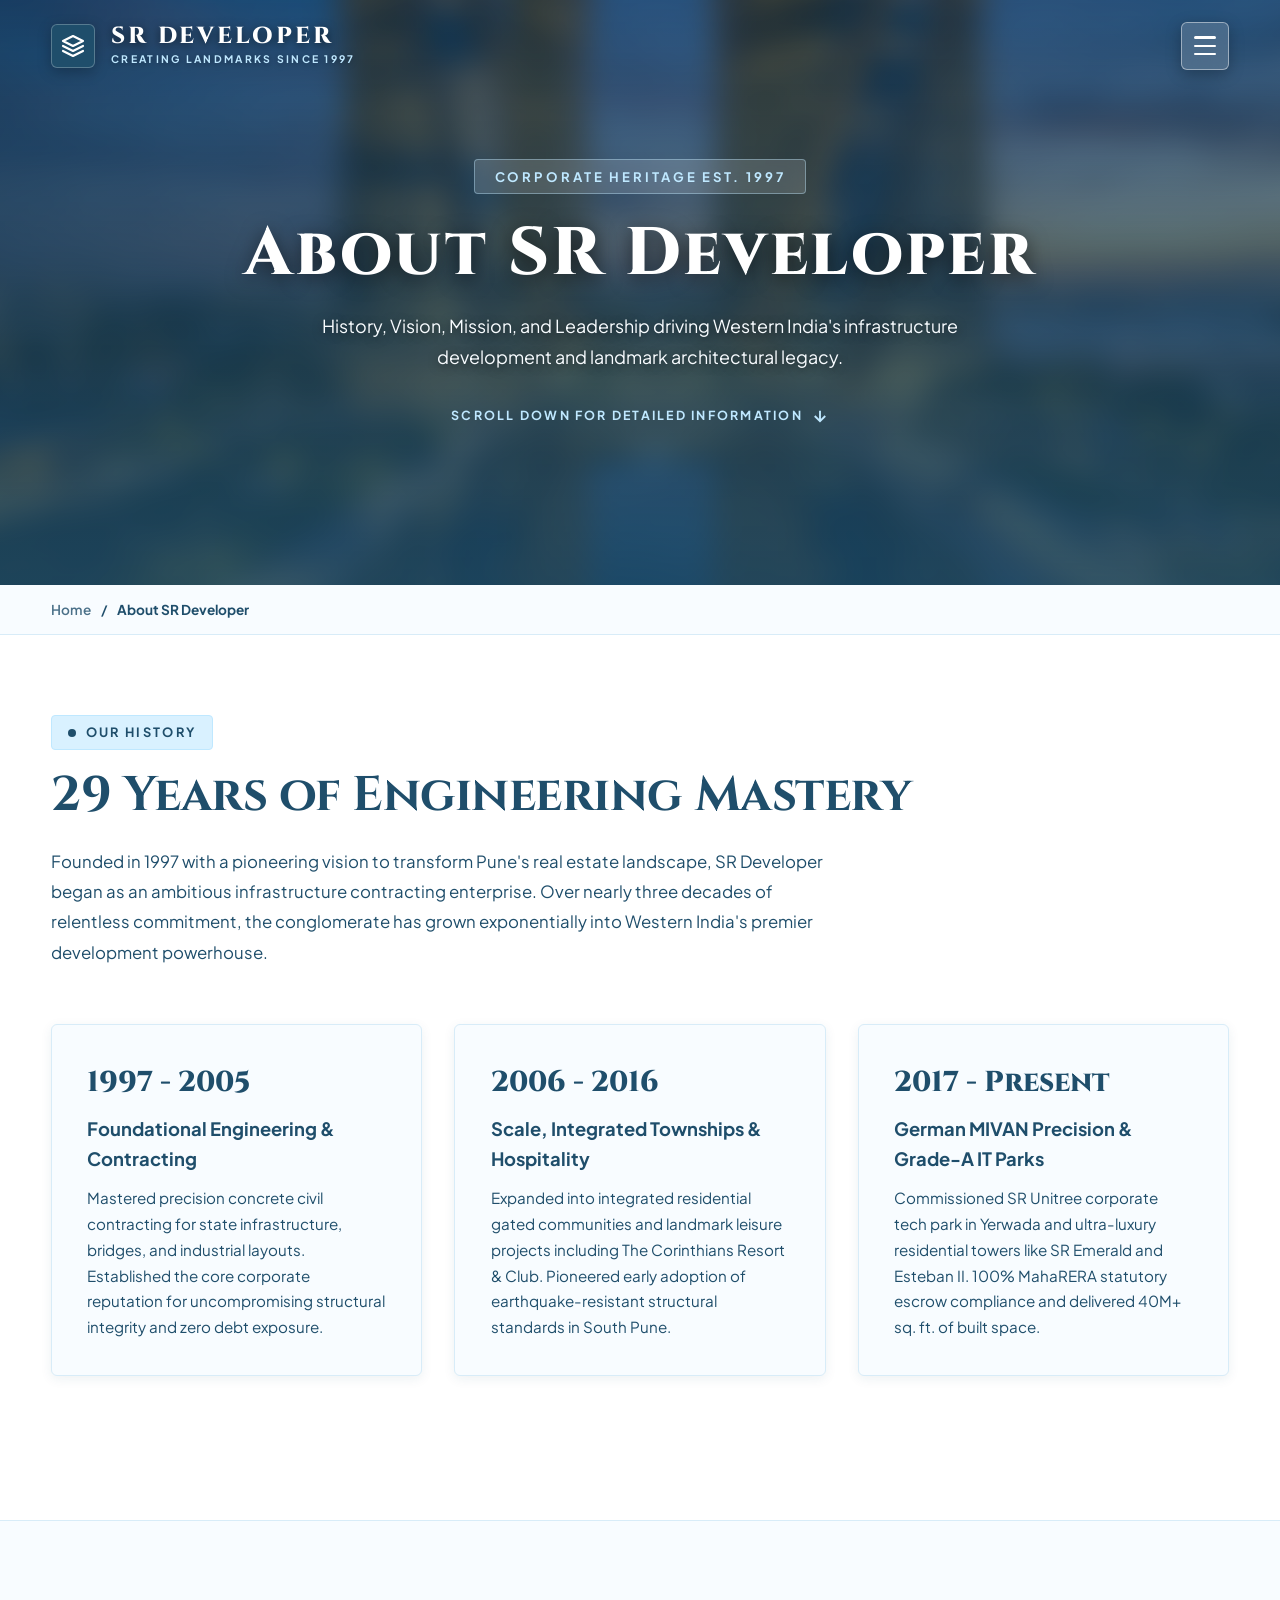
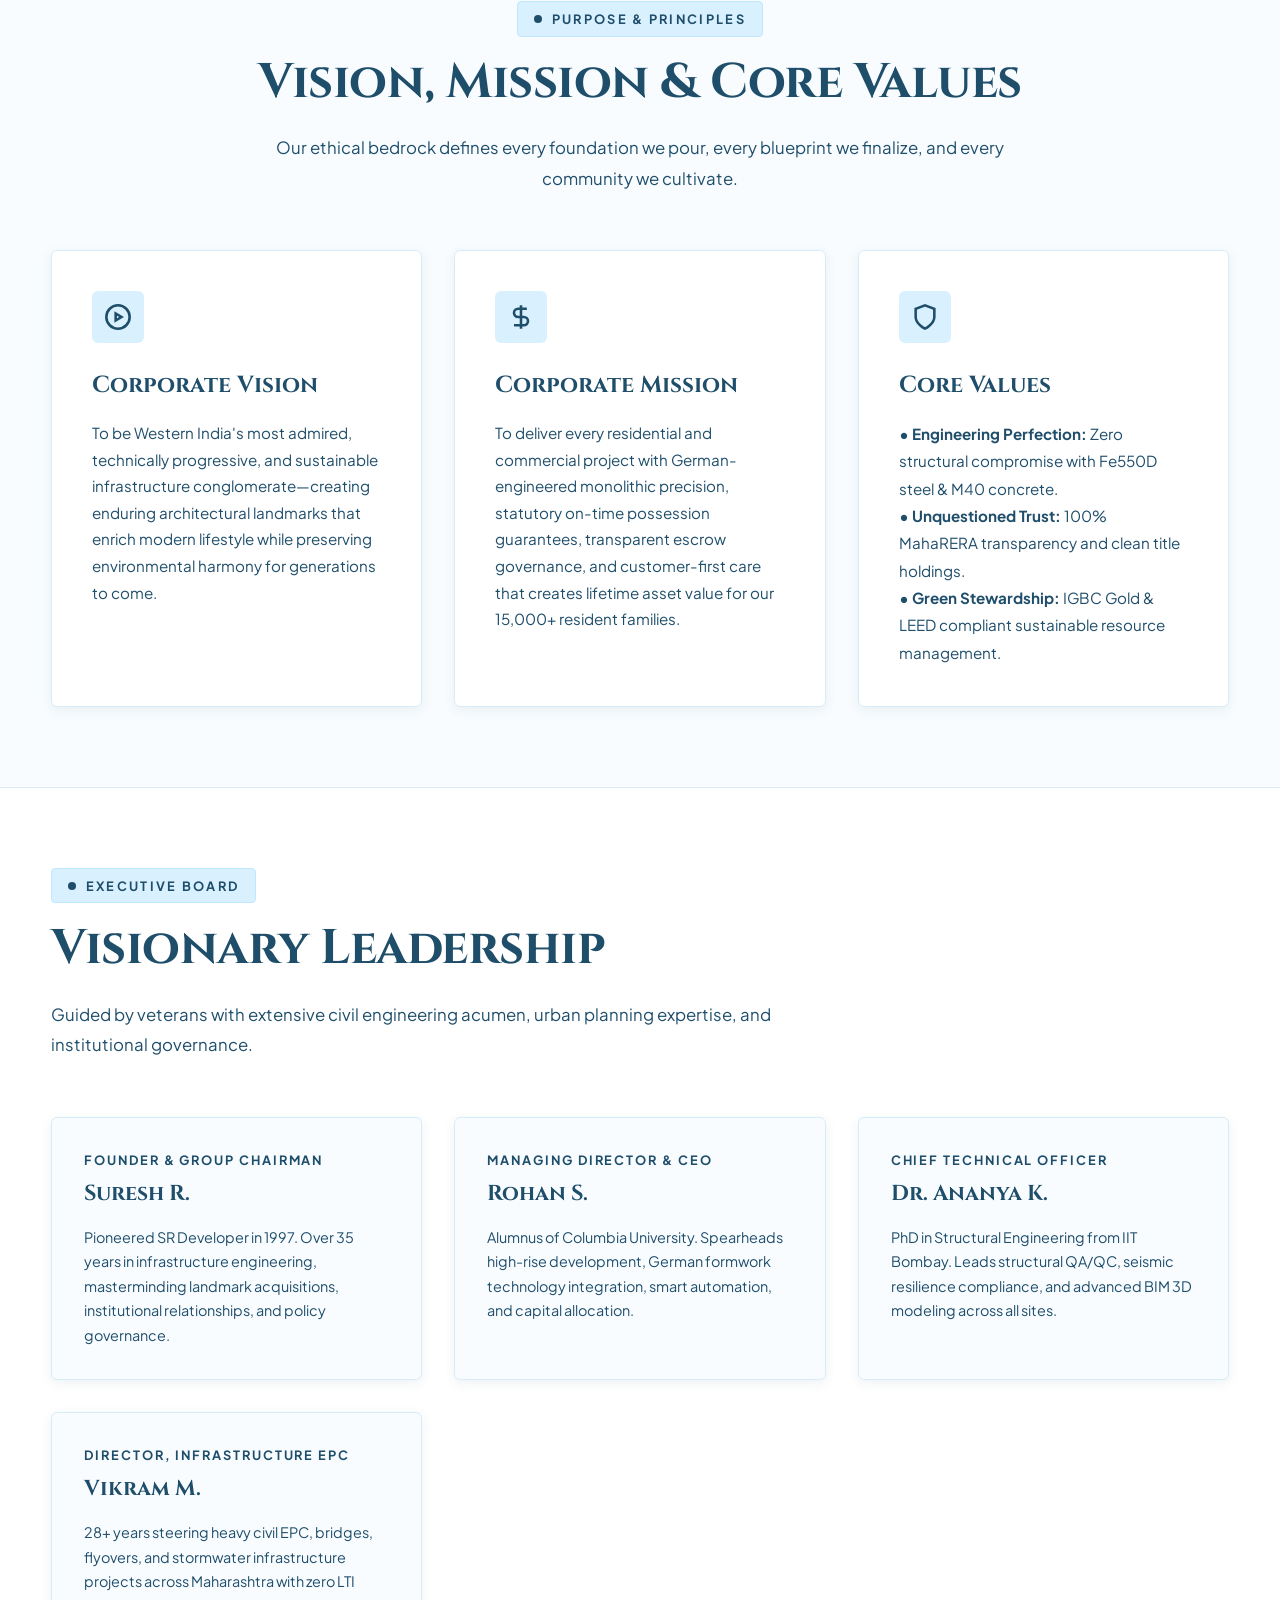
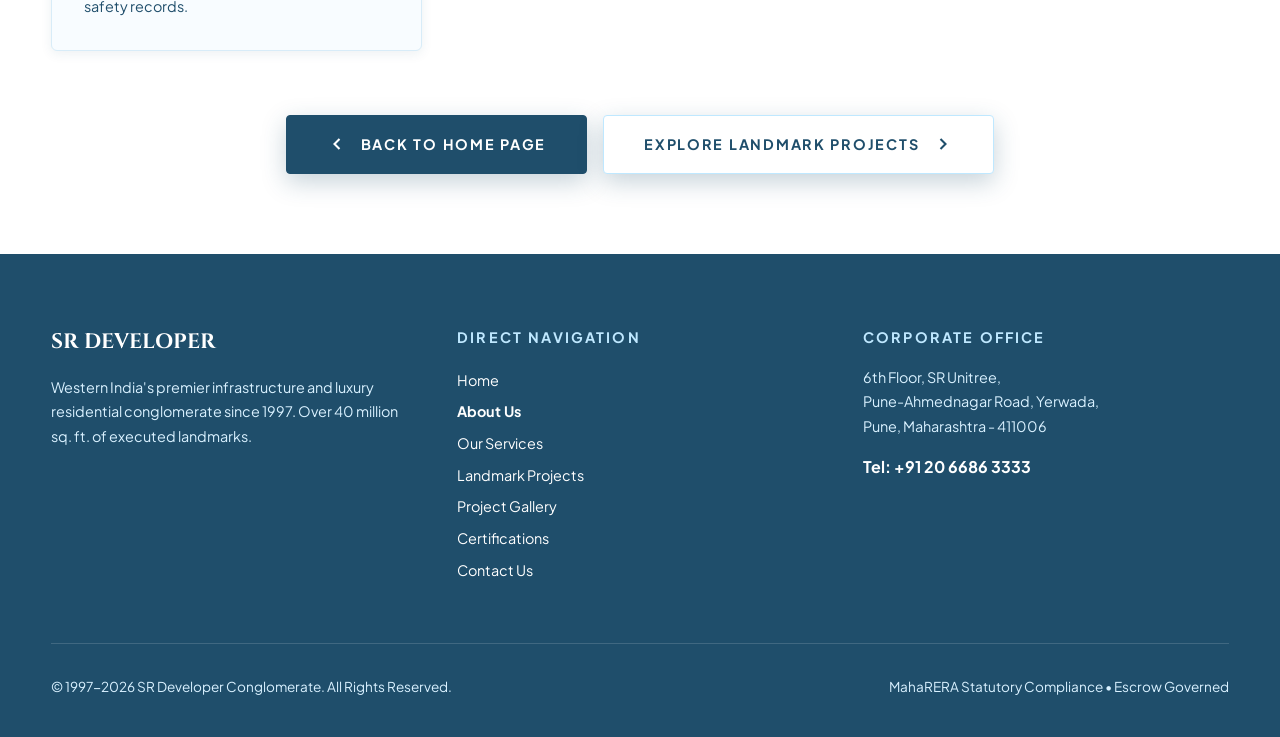
==== about.html @ 2638660e "Implement dark blue typography and dedicated subpages with 2s intro animation and blurred heroes" ====
<!DOCTYPE html>
<html lang="en">
<head>
  <meta charset="UTF-8">
  <meta name="viewport" content="width=device-width, initial-scale=1.0">
  <title>About SR Developer | History, Vision, Mission &amp; Leadership</title>
  <meta name="description" content="Discover the 29-year legacy of SR Developer. Learn about our founding history, corporate vision, nation-building mission, and executive leadership team.">
  <link rel="canonical" href="https://srdeveloper.com/about.html">

  <!-- Google Fonts: Cinzel & Plus Jakarta Sans -->
  <link rel="preconnect" href="https://fonts.googleapis.com">
  <link rel="preconnect" href="https://fonts.gstatic.com" crossorigin>
  <link href="https://fonts.googleapis.com/css2?family=Cinzel:wght@500;600;700;800&family=Plus+Jakarta+Sans:wght@300;400;500;600;700;800&display=swap" rel="stylesheet">

  <link rel="stylesheet" href="styles.css">
</head>
<body>

  <!-- Dynamic Scroll Progress Indicator -->
  <div class="scroll-progress-bar" id="scrollProgressBar"></div>

  <!-- 2-Second Sub-Page Intro Animation Curtain -->
  <div class="intro-curtain" id="introCurtain" data-intro-title="ABOUT SR DEVELOPER" data-intro-subtitle="HISTORY • VISION • MISSION • LEADERSHIP">
    <div class="intro-container">
      <div class="intro-text-step" id="introStep1"></div>
    </div>
  </div>

  <!-- Transparent-to-Solid Sticky Header -->
  <header class="main-header" id="mainHeader">
    <div class="container header-inner">
      <a href="index.html?from=subpage" class="brand-logo" aria-label="SR Developer Homepage">
        <div class="logo-symbol">
          <svg viewBox="0 0 24 24" fill="none" stroke="currentColor" stroke-width="2.2" stroke-linecap="round" stroke-linejoin="round">
            <polygon points="12 2 2 7 12 12 22 7 12 2" />
            <polyline points="2 17 12 22 22 17" />
            <polyline points="2 12 12 17 22 12" />
          </svg>
        </div>
        <div class="logo-text-block">
          <span class="logo-brand-name">SR DEVELOPER</span>
          <span class="logo-tagline">Creating Landmarks Since 1997</span>
        </div>
      </a>

      <!-- 3-Line Hamburger Menu Toggle Button (Right Corner) -->
      <div class="header-actions">
        <button class="menu-toggle-btn" id="menuToggleBtn" aria-label="Toggle Navigation Menu">
          <span></span>
          <span></span>
          <span></span>
        </button>
      </div>
    </div>
  </header>

  <!-- Fullscreen Interactive Mega Menu Overlay -->
  <div class="mega-menu-overlay" id="megaMenuOverlay">
    <button class="mega-menu-close-btn" onclick="closeMegaMenu()" aria-label="Close Menu">
      <svg width="22" height="22" viewBox="0 0 24 24" fill="none" stroke="currentColor" stroke-width="2.5"><path d="M18 6 6 18"/><path d="m6 6 12 12"/></svg>
    </button>
    <div class="mega-menu-left">
      <div>
        <p class="mega-menu-header-tag">SR Developer Conglomerate Navigation</p>
        <ul class="mega-menu-links">
          <li class="mega-menu-item" data-preview="assets/images/hero.jpg" data-caption-title="Home Page" data-caption-desc="Return to the executive homepage showcase.">
            <a href="index.html?from=subpage">
              <div class="menu-main-row">
                <span class="menu-num">00</span>
                <span class="menu-title">Home</span>
              </div>
              <span class="menu-subitems">Main Overview &amp; Interactive Showcase</span>
            </a>
          </li>
          <li class="mega-menu-item active" data-preview="assets/images/hero.jpg" data-caption-title="About SR Developer" data-caption-desc="Founded in 1997. Over 29 years of architectural distinction, ethical governance, and nation-building.">
            <a href="about.html">
              <div class="menu-main-row">
                <span class="menu-num">01</span>
                <span class="menu-title">About</span>
              </div>
              <span class="menu-subitems">History, Vision, Mission, Leadership</span>
            </a>
          </li>
          <li class="mega-menu-item" data-preview="assets/images/unitree.jpg" data-caption-title="Our Core Business Verticals" data-caption-desc="End-to-end engineering excellence across high-rise residential construction, civil infrastructure EPC, and integrated master developments.">
            <a href="services.html">
              <div class="menu-main-row">
                <span class="menu-num">02</span>
                <span class="menu-title">Our Services</span>
              </div>
              <span class="menu-subitems">Construction, Infrastructure, Development</span>
            </a>
          </li>
          <li class="mega-menu-item" data-preview="assets/images/emerald.jpg" data-caption-title="Prestigious Landmark Projects" data-caption-desc="Explore ultra-luxury gated residences, commercial IT business towers, and mixed-use urban landmarks.">
            <a href="projects.html">
              <div class="menu-main-row">
                <span class="menu-num">03</span>
                <span class="menu-title">Projects</span>
              </div>
              <span class="menu-subitems">Ongoing, Completed, Upcoming Projects</span>
            </a>
          </li>
          <li class="mega-menu-item" data-preview="assets/images/esteban.jpg" data-caption-title="Project Visual Gallery" data-caption-desc="High-definition architectural photography, cinematic walkthrough videos, and aerial drone site perspectives.">
            <a href="gallery.html">
              <div class="menu-main-row">
                <span class="menu-num">04</span>
                <span class="menu-title">Project Gallery</span>
              </div>
              <span class="menu-subitems">Photos, Videos, Drone Views</span>
            </a>
          </li>
          <li class="mega-menu-item" data-preview="assets/images/luxury-interior.jpg" data-caption-title="Certifications &amp; Accolades" data-caption-desc="Triple ISO quality compliance, CREDAI &amp; BAI awards, and over 10 million safe LTI-free work hours.">
            <a href="certifications.html">
              <div class="menu-main-row">
                <span class="menu-num">05</span>
                <span class="menu-title">Certifications</span>
              </div>
              <span class="menu-subitems">ISO, Awards, Safety Certificates</span>
            </a>
          </li>
          <li class="mega-menu-item" data-preview="assets/images/corinthians.jpg" data-caption-title="Contact &amp; Connect" data-caption-desc="Institutional enquiry desk, corporate office map in Yerwada, and direct WhatsApp concierge assistance.">
            <a href="contact.html">
              <div class="menu-main-row">
                <span class="menu-num">06</span>
                <span class="menu-title">Contact Us</span>
              </div>
              <span class="menu-subitems">Enquiry Form, Map, WhatsApp</span>
            </a>
          </li>
        </ul>
      </div>

      <div class="mega-menu-footer">
        <div>
          <strong style="color: var(--dark-blue);">Headquarters:</strong> 6th Floor, SR Unitree, Yerwada, Pune - 411006
        </div>
        <div>
          <a href="tel:+912066863333" style="color: var(--dark-blue); font-weight: 700;">+91 20 6686 3333</a>
        </div>
      </div>
    </div>

    <div class="mega-menu-right">
      <img src="assets/images/hero.jpg" alt="Preview Showcase" class="mega-preview-bg" id="megaPreviewImg">
      <div class="mega-preview-overlay"></div>
      <div class="mega-preview-caption">
        <h4 id="megaCaptionTitle">About SR Developer</h4>
        <p id="megaCaptionDesc">Founded in 1997. Over 29 years of architectural distinction, ethical governance, and nation-building.</p>
      </div>
    </div>
  </div>

  <!-- Sub-Page Hero Banner with Blurred Background & Large Title -->
  <section class="subpage-hero">
    <div class="subpage-hero-bg" style="background-image: url('assets/images/hero.jpg');"></div>
    <div class="subpage-hero-overlay"></div>
    <div class="subpage-hero-content">
      <span class="subpage-hero-tag">Corporate Heritage Est. 1997</span>
      <h1 class="subpage-hero-title">About SR Developer</h1>
      <p class="subpage-hero-desc">History, Vision, Mission, and Leadership driving Western India's infrastructure development and landmark architectural legacy.</p>
      <div class="subpage-scroll-cue">
        <span>Scroll Down For Detailed Information</span>
        <svg viewBox="0 0 24 24" fill="none" stroke="currentColor" stroke-width="2.5"><path d="M12 5v14M19 12l-7 7-7-7"/></svg>
      </div>
    </div>
  </section>

  <!-- Breadcrumb Navigation Bar -->
  <nav class="breadcrumb-strip" style="background: var(--off-white); border-bottom: 1px solid var(--border-subtle); padding: 0.85rem 0;" aria-label="Breadcrumb">
    <div class="container" style="display: flex; align-items: center; gap: 0.6rem; font-size: 0.85rem; font-weight: 600; color: var(--dark-blue);">
      <a href="index.html?from=subpage" style="color: var(--dark-blue); opacity: 0.8;">Home</a>
      <span>/</span>
      <span style="color: var(--dark-blue); font-weight: 700;">About SR Developer</span>
    </div>
  </nav>

  <!-- Full History Section -->
  <section style="padding: 5rem 0; background: var(--pure-white);">
    <div class="container">
      <div style="max-width: 900px; margin-bottom: 3.5rem;">
        <span class="section-tag">Our History</span>
        <h2 class="section-heading">29 Years of Engineering Mastery</h2>
        <p class="section-subtext">
          Founded in 1997 with a pioneering vision to transform Pune's real estate landscape, SR Developer began as an ambitious infrastructure contracting enterprise. Over nearly three decades of relentless commitment, the conglomerate has grown exponentially into Western India's premier development powerhouse.
        </p>
      </div>

      <div style="display: grid; grid-template-columns: repeat(auto-fit, minmax(320px, 1fr)); gap: 2rem; margin-bottom: 4rem;">
        <div style="background: var(--off-white); padding: 2.2rem; border-radius: 6px; border: 1.5px solid var(--border-subtle); box-shadow: var(--shadow-sm);">
          <div style="font-family: var(--font-serif); font-size: 1.8rem; font-weight: 800; color: var(--dark-blue); margin-bottom: 0.5rem;">1997 - 2005</div>
          <h3 style="font-size: 1.15rem; font-weight: 700; color: var(--dark-blue); margin-bottom: 0.75rem;">Foundational Engineering &amp; Contracting</h3>
          <p style="color: var(--text-body); font-size: 0.95rem; line-height: 1.7;">
            Mastered precision concrete civil contracting for state infrastructure, bridges, and industrial layouts. Established the core corporate reputation for uncompromising structural integrity and zero debt exposure.
          </p>
        </div>

        <div style="background: var(--off-white); padding: 2.2rem; border-radius: 6px; border: 1.5px solid var(--border-subtle); box-shadow: var(--shadow-sm);">
          <div style="font-family: var(--font-serif); font-size: 1.8rem; font-weight: 800; color: var(--dark-blue); margin-bottom: 0.5rem;">2006 - 2016</div>
          <h3 style="font-size: 1.15rem; font-weight: 700; color: var(--dark-blue); margin-bottom: 0.75rem;">Scale, Integrated Townships &amp; Hospitality</h3>
          <p style="color: var(--text-body); font-size: 0.95rem; line-height: 1.7;">
            Expanded into integrated residential gated communities and landmark leisure projects including The Corinthians Resort &amp; Club. Pioneered early adoption of earthquake-resistant structural standards in South Pune.
          </p>
        </div>

        <div style="background: var(--off-white); padding: 2.2rem; border-radius: 6px; border: 1.5px solid var(--border-subtle); box-shadow: var(--shadow-sm);">
          <div style="font-family: var(--font-serif); font-size: 1.8rem; font-weight: 800; color: var(--dark-blue); margin-bottom: 0.5rem;">2017 - Present</div>
          <h3 style="font-size: 1.15rem; font-weight: 700; color: var(--dark-blue); margin-bottom: 0.75rem;">German MIVAN Precision &amp; Grade-A IT Parks</h3>
          <p style="color: var(--text-body); font-size: 0.95rem; line-height: 1.7;">
            Commissioned SR Unitree corporate tech park in Yerwada and ultra-luxury residential towers like SR Emerald and Esteban II. 100% MahaRERA statutory escrow compliance and delivered 40M+ sq. ft. of built space.
          </p>
        </div>
      </div>
    </div>
  </section>

  <!-- Vision, Mission & Values -->
  <section style="padding: 5rem 0; background: var(--off-white); border-top: 1px solid var(--border-subtle); border-bottom: 1px solid var(--border-subtle);">
    <div class="container">
      <div style="text-align: center; max-width: 800px; margin: 0 auto 3.5rem auto;">
        <span class="section-tag">Purpose &amp; Principles</span>
        <h2 class="section-heading">Vision, Mission &amp; Core Values</h2>
        <p class="section-subtext" style="margin: 0 auto;">Our ethical bedrock defines every foundation we pour, every blueprint we finalize, and every community we cultivate.</p>
      </div>

      <div style="display: grid; grid-template-columns: repeat(auto-fit, minmax(320px, 1fr)); gap: 2rem;">
        <!-- Vision -->
        <div style="background: var(--pure-white); padding: 2.5rem; border-radius: 6px; border: 1.5px solid var(--border-subtle); box-shadow: var(--shadow-sm);">
          <div style="width: 52px; height: 52px; background: var(--light-sky-blue); border-radius: 6px; display: flex; align-items: center; justify-content: center; margin-bottom: 1.5rem; color: var(--dark-blue);">
            <svg width="28" height="28" viewBox="0 0 24 24" fill="none" stroke="currentColor" stroke-width="2.2"><circle cx="12" cy="12" r="10"/><path d="m10 15 5-3-5-3v6Z"/></svg>
          </div>
          <h3 style="font-family: var(--font-serif); font-size: 1.45rem; font-weight: 700; color: var(--dark-blue); margin-bottom: 1rem;">Corporate Vision</h3>
          <p style="color: var(--text-body); font-size: 0.95rem; line-height: 1.75;">
            To be Western India's most admired, technically progressive, and sustainable infrastructure conglomerate—creating enduring architectural landmarks that enrich modern lifestyle while preserving environmental harmony for generations to come.
          </p>
        </div>

        <!-- Mission -->
        <div style="background: var(--pure-white); padding: 2.5rem; border-radius: 6px; border: 1.5px solid var(--border-subtle); box-shadow: var(--shadow-sm);">
          <div style="width: 52px; height: 52px; background: var(--light-sky-blue); border-radius: 6px; display: flex; align-items: center; justify-content: center; margin-bottom: 1.5rem; color: var(--dark-blue);">
            <svg width="28" height="28" viewBox="0 0 24 24" fill="none" stroke="currentColor" stroke-width="2.2"><path d="M12 2v20M17 5H9.5a3.5 3.5 0 0 0 0 7h5a3.5 3.5 0 0 1 0 7H6"/></svg>
          </div>
          <h3 style="font-family: var(--font-serif); font-size: 1.45rem; font-weight: 700; color: var(--dark-blue); margin-bottom: 1rem;">Corporate Mission</h3>
          <p style="color: var(--text-body); font-size: 0.95rem; line-height: 1.75;">
            To deliver every residential and commercial project with German-engineered monolithic precision, statutory on-time possession guarantees, transparent escrow governance, and customer-first care that creates lifetime asset value for our 15,000+ resident families.
          </p>
        </div>

        <!-- Values -->
        <div style="background: var(--pure-white); padding: 2.5rem; border-radius: 6px; border: 1.5px solid var(--border-subtle); box-shadow: var(--shadow-sm);">
          <div style="width: 52px; height: 52px; background: var(--light-sky-blue); border-radius: 6px; display: flex; align-items: center; justify-content: center; margin-bottom: 1.5rem; color: var(--dark-blue);">
            <svg width="28" height="28" viewBox="0 0 24 24" fill="none" stroke="currentColor" stroke-width="2.2"><path d="M12 22s8-4 8-10V5l-8-3-8 3v7c0 6 8 10 8 10z"/></svg>
          </div>
          <h3 style="font-family: var(--font-serif); font-size: 1.45rem; font-weight: 700; color: var(--dark-blue); margin-bottom: 1rem;">Core Values</h3>
          <ul style="list-style: none; padding: 0; color: var(--text-body); font-size: 0.95rem; line-height: 1.8;">
            <li><strong style="color: var(--dark-blue);">• Engineering Perfection:</strong> Zero structural compromise with Fe550D steel &amp; M40 concrete.</li>
            <li><strong style="color: var(--dark-blue);">• Unquestioned Trust:</strong> 100% MahaRERA transparency and clean title holdings.</li>
            <li><strong style="color: var(--dark-blue);">• Green Stewardship:</strong> IGBC Gold &amp; LEED compliant sustainable resource management.</li>
          </ul>
        </div>
      </div>
    </div>
  </section>

  <!-- Executive Leadership Directory -->
  <section style="padding: 5rem 0; background: var(--pure-white);">
    <div class="container">
      <div style="max-width: 850px; margin-bottom: 3.5rem;">
        <span class="section-tag">Executive Board</span>
        <h2 class="section-heading">Visionary Leadership</h2>
        <p class="section-subtext">Guided by veterans with extensive civil engineering acumen, urban planning expertise, and institutional governance.</p>
      </div>

      <div style="display: grid; grid-template-columns: repeat(auto-fit, minmax(280px, 1fr)); gap: 2rem;">
        <!-- Leader 1 -->
        <div style="background: var(--off-white); border-radius: 6px; border: 1.5px solid var(--border-subtle); overflow: hidden; box-shadow: var(--shadow-sm);">
          <div style="padding: 2rem;">
            <div style="font-size: 0.8rem; font-weight: 700; text-transform: uppercase; color: var(--dark-blue); letter-spacing: 0.15em; margin-bottom: 0.4rem;">Founder &amp; Group Chairman</div>
            <h3 style="font-family: var(--font-serif); font-size: 1.35rem; font-weight: 700; color: var(--dark-blue); margin-bottom: 0.85rem;">Suresh R.</h3>
            <p style="color: var(--text-body); font-size: 0.9rem; line-height: 1.7;">
              Pioneered SR Developer in 1997. Over 35 years in infrastructure engineering, masterminding landmark acquisitions, institutional relationships, and policy governance.
            </p>
          </div>
        </div>

        <!-- Leader 2 -->
        <div style="background: var(--off-white); border-radius: 6px; border: 1.5px solid var(--border-subtle); overflow: hidden; box-shadow: var(--shadow-sm);">
          <div style="padding: 2rem;">
            <div style="font-size: 0.8rem; font-weight: 700; text-transform: uppercase; color: var(--dark-blue); letter-spacing: 0.15em; margin-bottom: 0.4rem;">Managing Director &amp; CEO</div>
            <h3 style="font-family: var(--font-serif); font-size: 1.35rem; font-weight: 700; color: var(--dark-blue); margin-bottom: 0.85rem;">Rohan S.</h3>
            <p style="color: var(--text-body); font-size: 0.9rem; line-height: 1.7;">
              Alumnus of Columbia University. Spearheads high-rise development, German formwork technology integration, smart automation, and capital allocation.
            </p>
          </div>
        </div>

        <!-- Leader 3 -->
        <div style="background: var(--off-white); border-radius: 6px; border: 1.5px solid var(--border-subtle); overflow: hidden; box-shadow: var(--shadow-sm);">
          <div style="padding: 2rem;">
            <div style="font-size: 0.8rem; font-weight: 700; text-transform: uppercase; color: var(--dark-blue); letter-spacing: 0.15em; margin-bottom: 0.4rem;">Chief Technical Officer</div>
            <h3 style="font-family: var(--font-serif); font-size: 1.35rem; font-weight: 700; color: var(--dark-blue); margin-bottom: 0.85rem;">Dr. Ananya K.</h3>
            <p style="color: var(--text-body); font-size: 0.9rem; line-height: 1.7;">
              PhD in Structural Engineering from IIT Bombay. Leads structural QA/QC, seismic resilience compliance, and advanced BIM 3D modeling across all sites.
            </p>
          </div>
        </div>

        <!-- Leader 4 -->
        <div style="background: var(--off-white); border-radius: 6px; border: 1.5px solid var(--border-subtle); overflow: hidden; box-shadow: var(--shadow-sm);">
          <div style="padding: 2rem;">
            <div style="font-size: 0.8rem; font-weight: 700; text-transform: uppercase; color: var(--dark-blue); letter-spacing: 0.15em; margin-bottom: 0.4rem;">Director, Infrastructure EPC</div>
            <h3 style="font-family: var(--font-serif); font-size: 1.35rem; font-weight: 700; color: var(--dark-blue); margin-bottom: 0.85rem;">Vikram M.</h3>
            <p style="color: var(--text-body); font-size: 0.9rem; line-height: 1.7;">
              28+ years steering heavy civil EPC, bridges, flyovers, and stormwater infrastructure projects across Maharashtra with zero LTI safety records.
            </p>
          </div>
        </div>
      </div>

      <!-- Action Row -->
      <div class="teaser-action-row" style="margin-top: 4rem;">
        <a href="index.html?from=subpage" class="btn-teaser-view">
          <svg width="20" height="20" viewBox="0 0 24 24" fill="none" stroke="currentColor" stroke-width="2.5"><path d="m15 18-6-6 6-6"/></svg>
          Back To Home Page
        </a>
        <a href="projects.html" class="btn-teaser-view" style="margin-left: 1rem; background: var(--pure-white); color: var(--dark-blue); border-color: var(--soft-sky-blue);">
          Explore Landmark Projects
          <svg width="20" height="20" viewBox="0 0 24 24" fill="none" stroke="currentColor" stroke-width="2.5"><path d="m9 18 6-6-6-6"/></svg>
        </a>
      </div>
    </div>
  </section>

  <!-- Corporate Footer -->
  <footer style="background: var(--dark-blue); color: var(--pure-white); padding: 4.5rem 0 2.5rem 0;">
    <div class="container">
      <div style="display: grid; grid-template-columns: repeat(auto-fit, minmax(240px, 1fr)); gap: 2.5rem; margin-bottom: 3.5rem;">
        <div>
          <h4 style="font-family: var(--font-serif); font-size: 1.3rem; margin-bottom: 1rem; color: var(--pure-white);">SR DEVELOPER</h4>
          <p style="color: var(--light-sky-blue); font-size: 0.9rem; line-height: 1.7;">
            Western India's premier infrastructure and luxury residential conglomerate since 1997. Over 40 million sq. ft. of executed landmarks.
          </p>
        </div>
        <div>
          <h5 style="font-size: 0.9rem; text-transform: uppercase; letter-spacing: 0.15em; color: var(--soft-sky-blue); margin-bottom: 1rem;">Direct Navigation</h5>
          <ul style="list-style: none; padding: 0; line-height: 2.2; font-size: 0.9rem;">
            <li><a href="index.html?from=subpage" style="color: var(--pure-white);">Home</a></li>
            <li><a href="about.html" style="color: var(--pure-white); font-weight: 700;">About Us</a></li>
            <li><a href="services.html" style="color: var(--pure-white);">Our Services</a></li>
            <li><a href="projects.html" style="color: var(--pure-white);">Landmark Projects</a></li>
            <li><a href="gallery.html" style="color: var(--pure-white);">Project Gallery</a></li>
            <li><a href="certifications.html" style="color: var(--pure-white);">Certifications</a></li>
            <li><a href="contact.html" style="color: var(--pure-white);">Contact Us</a></li>
          </ul>
        </div>
        <div>
          <h5 style="font-size: 0.9rem; text-transform: uppercase; letter-spacing: 0.15em; color: var(--soft-sky-blue); margin-bottom: 1rem;">Corporate Office</h5>
          <p style="color: var(--light-sky-blue); font-size: 0.9rem; line-height: 1.7;">
            6th Floor, SR Unitree,<br>
            Pune-Ahmednagar Road, Yerwada,<br>
            Pune, Maharashtra - 411006
          </p>
          <p style="margin-top: 1rem; color: var(--pure-white); font-weight: 700;">
            Tel: +91 20 6686 3333
          </p>
        </div>
      </div>
      <div style="border-top: 1px solid rgba(255, 255, 255, 0.15); padding-top: 2rem; display: flex; justify-content: space-between; align-items: center; flex-wrap: wrap; gap: 1rem; font-size: 0.85rem; color: var(--light-sky-blue);">
        <div>&copy; 1997-2026 SR Developer Conglomerate. All Rights Reserved.</div>
        <div>MahaRERA Statutory Compliance &bull; Escrow Governed</div>
      </div>
    </div>
  </footer>

  <script src="script.js"></script>
</body>
</html>
---- styles.css ----
/* ==========================================================================
   SR DEVELOPER - EXECUTIVE CORPORATE REAL ESTATE DESIGN SYSTEM
   Palette: Pure White, Off White, Sky Blue, Primary Blue, Dark Blue
   Strict Constraint: No Black/Obsidian; Masterful Depth via Deep Blue (#1F4E6B)
   ========================================================================== */

:root {
  /* Brand Corporate Palette (User Specified) */
  --pure-white: #FFFFFF;
  --off-white: #F8FCFF;
  --light-sky-blue: #D9F1FF;
  --soft-sky-blue: #BFE8FF;
  --primary-blue: #1F4E6B;   /* Dark Blue across website as requested */
  --accent-blue: #2F80A8;    /* Kept for subtle badges/borders */
  --dark-blue: #1F4E6B;      /* Executive Dark Blue */
  --light-gray-text: #1F4E6B; /* Rich dark blue contrast (WCAG AAA) */

  /* Executive Contrast Tokens (Rich Depth, Zero Muddy/Obsidian Black) */
  --bg-primary: var(--pure-white);
  --bg-secondary: var(--off-white);
  --bg-accent-light: var(--light-sky-blue);
  --bg-accent-soft: var(--soft-sky-blue);
  --bg-azure-soft: #EEF7FC;

  --text-dark: #1F4E6B;
  --text-primary: #1F4E6B;
  --text-body: #1F4E6B;      /* Pure dark blue readability */
  --text-subtle: #1F4E6B;    /* High contrast dark blue */
  --text-muted: #1F4E6B;     /* Crisp dark blue */
  --text-white: var(--pure-white);

  --border-subtle: #D8ECF8;
  --border-light: var(--light-sky-blue);
  --border-medium: var(--soft-sky-blue);
  --border-primary: var(--dark-blue);
  --border-dark: var(--dark-blue);

  /* Elevation Shadows (Tailored Deep Blue Tints) */
  --shadow-sm: 0 3px 12px rgba(31, 78, 107, 0.08);
  --shadow-md: 0 10px 28px rgba(31, 78, 107, 0.12);
  --shadow-lg: 0 20px 50px rgba(31, 78, 107, 0.18);
  --shadow-blue: 0 8px 24px rgba(47, 128, 168, 0.28);

  /* Typography */
  --font-serif: 'Cinzel', Georgia, serif;
  --font-sans: 'Plus Jakarta Sans', -apple-system, BlinkMacSystemFont, 'Segoe UI', Roboto, sans-serif;

  /* Transitions */
  --transition-fast: 0.2s cubic-bezier(0.16, 1, 0.3, 1);
  --transition-smooth: 0.35s cubic-bezier(0.16, 1, 0.3, 1);
  --transition-cinematic: 0.7s cubic-bezier(0.19, 1, 0.22, 1);
}

/* Reset */
*, *::before, *::after {
  box-sizing: border-box;
  margin: 0;
  padding: 0;
}

html {
  scroll-behavior: smooth;
  font-size: 16px;
  -webkit-font-smoothing: antialiased;
  -moz-osx-font-smoothing: grayscale;
  width: 100%;
  max-width: 100vw;
  overflow-x: hidden;
  scrollbar-width: thin;
  scrollbar-color: var(--primary-blue) var(--off-white);
}

body {
  font-family: var(--font-sans);
  color: var(--text-dark);
  background-color: var(--bg-secondary);
  line-height: 1.6;
  width: 100%;
  max-width: 100vw;
  overflow-x: hidden;
  margin: 0;
  padding: 0;
}

/* Custom Sleek Scrollbar */
::-webkit-scrollbar {
  width: 7px;
  height: 7px;
}

::-webkit-scrollbar-track {
  background: var(--off-white);
}

::-webkit-scrollbar-thumb {
  background: var(--primary-blue);
  border-radius: 999px;
  border: 1.5px solid var(--off-white);
}

::-webkit-scrollbar-thumb:hover {
  background: var(--dark-blue);
}

/* Dynamic Top Scroll Indicator */
.scroll-progress-bar {
  position: fixed;
  top: 0;
  left: 0;
  height: 3px;
  width: 0%;
  background: linear-gradient(90deg, var(--soft-sky-blue), var(--primary-blue));
  z-index: 999999;
  transition: width 0.1s ease-out;
  box-shadow: 0 0 10px rgba(47, 128, 168, 0.5);
  pointer-events: none;
}

img {
  max-width: 100%;
  height: auto;
  display: block;
}

a {
  color: inherit;
  text-decoration: none;
  transition: all var(--transition-fast);
}

button {
  font-family: inherit;
  cursor: pointer;
  border: none;
  background: none;
  outline: none;
}

input, select, textarea {
  font-family: inherit;
  font-size: 0.95rem;
  outline: none;
}

.font-serif {
  font-family: var(--font-serif);
}

/* Layout Container */
.container {
  width: 100%;
  max-width: 1820px;
  margin: 0 auto;
  padding: 0 clamp(1.5rem, 4vw, 4.5rem);
}

/* Typography Hierarchy */
.section-tag {
  display: inline-flex;
  align-items: center;
  gap: 0.6rem;
  font-size: 0.8rem;
  font-weight: 700;
  text-transform: uppercase;
  letter-spacing: 0.18em;
  color: var(--primary-blue);
  background: var(--light-sky-blue);
  padding: 0.4rem 1rem;
  border-radius: 4px;
  margin-bottom: 1rem;
  border: 1px solid var(--soft-sky-blue);
}

.section-tag::before {
  content: '';
  width: 8px;
  height: 8px;
  background: var(--primary-blue);
  border-radius: 50%;
  display: inline-block;
}

.section-heading {
  font-family: var(--font-serif);
  font-size: clamp(2.2rem, 3.8vw, 3.3rem);
  font-weight: 700;
  line-height: 1.25;
  color: var(--dark-blue);
  margin-bottom: 1.25rem;
  letter-spacing: -0.01em;
}

.section-subtext {
  font-size: 1.05rem;
  color: var(--light-gray-text);
  line-height: 1.8;
  max-width: 800px;
}

/* Executive Buttons */
.btn-primary-blue {
  display: inline-flex;
  align-items: center;
  justify-content: center;
  gap: 0.75rem;
  padding: 0.95rem 2.2rem;
  background: var(--primary-blue);
  color: var(--pure-white);
  font-size: 0.86rem;
  font-weight: 700;
  letter-spacing: 0.12em;
  text-transform: uppercase;
  border-radius: 4px;
  border: 1px solid var(--primary-blue);
  box-shadow: var(--shadow-blue);
  transition: all var(--transition-smooth);
}

.btn-primary-blue:hover {
  background: var(--dark-blue);
  border-color: var(--dark-blue);
  box-shadow: var(--shadow-md);
  transform: translateY(-2px);
  color: var(--pure-white);
}

.btn-outline-blue {
  display: inline-flex;
  align-items: center;
  justify-content: center;
  gap: 0.75rem;
  padding: 0.95rem 2.2rem;
  background: var(--pure-white);
  color: var(--dark-blue);
  font-size: 0.86rem;
  font-weight: 700;
  letter-spacing: 0.12em;
  text-transform: uppercase;
  border-radius: 4px;
  border: 1.5px solid var(--soft-sky-blue);
  transition: all var(--transition-smooth);
}

.btn-outline-blue:hover {
  background: var(--light-sky-blue);
  border-color: var(--primary-blue);
  color: var(--primary-blue);
  transform: translateY(-2px);
}

/* ==========================================================================
   SUBPAGE BLURRED HERO & TEASER ACTION ROW STYLES
   ========================================================================== */
.subpage-hero {
  position: relative;
  width: 100%;
  height: 65vh;
  min-height: 480px;
  overflow: hidden;
  display: flex;
  align-items: center;
  justify-content: center;
  background-color: var(--dark-blue);
}

.subpage-hero-bg {
  position: absolute;
  top: -20px;
  left: -20px;
  right: -20px;
  bottom: -20px;
  background-size: cover;
  background-position: center;
  filter: blur(14px) brightness(0.68);
  -webkit-filter: blur(14px) brightness(0.68);
  transform: scale(1.08);
  will-change: transform;
}

.subpage-hero-overlay {
  position: absolute;
  inset: 0;
  background: linear-gradient(180deg, rgba(31, 78, 107, 0.45) 0%, rgba(31, 78, 107, 0.82) 100%);
  z-index: 1;
}

.subpage-hero-content {
  position: relative;
  z-index: 2;
  text-align: center;
  padding: 0 1.5rem;
  max-width: 960px;
  margin: 0 auto;
}

.subpage-hero-tag {
  display: inline-block;
  font-size: 0.82rem;
  font-weight: 700;
  text-transform: uppercase;
  letter-spacing: 0.22em;
  color: var(--soft-sky-blue);
  background: rgba(255, 255, 255, 0.15);
  border: 1px solid rgba(191, 232, 255, 0.4);
  padding: 0.4rem 1.2rem;
  border-radius: 4px;
  margin-bottom: 1.25rem;
  backdrop-filter: blur(8px);
}

.subpage-hero-title {
  font-family: var(--font-serif);
  font-size: clamp(2.5rem, 5.5vw, 4.2rem);
  font-weight: 800;
  letter-spacing: 0.04em;
  color: var(--pure-white);
  line-height: 1.2;
  text-shadow: 0 4px 20px rgba(0, 0, 0, 0.6);
  margin-bottom: 1rem;
}

.subpage-hero-desc {
  font-size: 1.12rem;
  color: #F8FCFF;
  max-width: 720px;
  margin: 0 auto 1.8rem auto;
  line-height: 1.7;
  text-shadow: 0 2px 10px rgba(0, 0, 0, 0.5);
}

.subpage-scroll-cue {
  display: inline-flex;
  align-items: center;
  gap: 0.5rem;
  font-size: 0.78rem;
  font-weight: 700;
  letter-spacing: 0.18em;
  text-transform: uppercase;
  color: var(--soft-sky-blue);
  animation: bounceCue 2s infinite ease-in-out;
}

.subpage-scroll-cue svg {
  width: 18px;
  height: 18px;
}

@keyframes bounceCue {
  0%, 100% { transform: translateY(0); }
  50% { transform: translateY(6px); }
}

/* Teaser Card & Action Row for Index */
.teaser-action-row {
  margin-top: 2.8rem;
  text-align: center;
  display: flex;
  justify-content: center;
}

.btn-teaser-view {
  display: inline-flex;
  align-items: center;
  justify-content: center;
  gap: 0.85rem;
  padding: 1.05rem 2.5rem;
  background: var(--dark-blue);
  color: var(--pure-white);
  font-size: 0.9rem;
  font-weight: 700;
  letter-spacing: 0.12em;
  text-transform: uppercase;
  border-radius: 4px;
  border: 1.5px solid var(--dark-blue);
  box-shadow: 0 8px 24px rgba(31, 78, 107, 0.25);
  transition: all var(--transition-smooth);
  cursor: pointer;
}

.btn-teaser-view:hover {
  background: #15374C;
  border-color: #15374C;
  transform: translateY(-3px);
  box-shadow: 0 12px 30px rgba(31, 78, 107, 0.35);
  color: var(--pure-white);
}

.btn-teaser-view svg {
  transition: transform var(--transition-fast);
}

.btn-teaser-view:hover svg {
  transform: translateX(4px);
}

/* ==========================================================================
   CINEMATIC INTRO ANIMATION
   ========================================================================== */
.intro-curtain {
  position: fixed;
  inset: 0;
  z-index: 99999;
  background: linear-gradient(135deg, var(--pure-white) 0%, var(--off-white) 60%, var(--light-sky-blue) 100%);
  display: flex;
  flex-direction: column;
  justify-content: center;
  align-items: center;
  overflow: hidden;
  transition: transform 0.95s cubic-bezier(0.77, 0, 0.175, 1);
  will-change: transform;
}

.intro-curtain.slide-up {
  transform: translateY(-100%);
}

.intro-curtain.hidden {
  display: none !important;
}

.intro-container {
  position: relative;
  z-index: 2;
  text-align: center;
  width: 100%;
  max-width: 900px;
  min-height: 240px;
  display: flex;
  justify-content: center;
  align-items: center;
  padding: 0 1.5rem;
}

.intro-text-step {
  position: absolute;
  width: 100%;
  display: flex;
  flex-direction: column;
  align-items: center;
  justify-content: center;
  opacity: 0;
  transform: translateY(20px);
  transition: opacity 1s cubic-bezier(0.4, 0, 0.2, 1), transform 1s cubic-bezier(0.4, 0, 0.2, 1);
  pointer-events: none;
}

.intro-text-step.active {
  opacity: 1;
  transform: translateY(0);
  pointer-events: auto;
}

.intro-text-step.exit {
  opacity: 0;
  transform: translateY(-20px);
  transition: opacity 1s cubic-bezier(0.4, 0, 0.2, 1), transform 1s cubic-bezier(0.4, 0, 0.2, 1);
}

.intro-huge-title {
  font-family: var(--font-serif);
  font-size: clamp(2.8rem, 6.8vw, 5.5rem);
  font-weight: 800;
  letter-spacing: 0.22em;
  text-align: center;
  line-height: 1.15;
  color: var(--dark-blue);
  text-shadow: 0 8px 30px rgba(31, 78, 107, 0.15);
}

.intro-subtitle-title {
  font-family: var(--font-serif);
  font-size: clamp(2.2rem, 5vw, 4.2rem);
  font-weight: 700;
  letter-spacing: 0.2em;
  text-align: center;
  line-height: 1.2;
  color: var(--primary-blue);
}

/* ==========================================================================
   TRANSPARENT-TO-SOLID HEADER:
   AT TOP: TRANSPARENT BAR, LOGO (LEFT) & 3-LINE ICON (RIGHT) CLEARLY VISIBLE
   ON SCROLL: SOLID CORPORATE ACRYLIC BAR APPEARS WITH CRISP CONTRAST
   ========================================================================== */
.main-header {
  position: fixed;
  top: 0;
  left: 0;
  width: 100%;
  z-index: 999;
  transform: translateY(0);
  opacity: 1;
  pointer-events: auto;
  transition: background 0.35s ease, border-color 0.35s ease, box-shadow 0.35s ease, padding 0.35s ease;
  background: transparent;
  border-bottom: 1.5px solid transparent;
  box-shadow: none;
  padding: 1.35rem 0;
}

/* Header bar appears when page is scrolled */
.main-header.scrolled {
  background: rgba(255, 255, 255, 0.98);
  backdrop-filter: blur(16px);
  -webkit-backdrop-filter: blur(16px);
  border-bottom: 1.5px solid var(--soft-sky-blue);
  box-shadow: 0 4px 25px rgba(31, 78, 107, 0.12);
  padding: 0.95rem 0;
}

.main-header .container,
.main-header .header-inner {
  width: 100%;
  max-width: 100% !important;
  margin: 0 !important;
  padding-left: clamp(1.5rem, 4vw, 4.5rem) !important;
  padding-right: clamp(1.5rem, 4vw, 4.5rem) !important;
  display: flex;
  align-items: center;
  justify-content: space-between;
}

/* Brand Logo */
.brand-logo {
  display: flex;
  align-items: center;
  gap: 1rem;
}

.logo-symbol {
  width: 44px;
  height: 44px;
  background: linear-gradient(135deg, var(--primary-blue) 0%, var(--dark-blue) 100%);
  display: flex;
  align-items: center;
  justify-content: center;
  border-radius: 6px;
  box-shadow: 0 4px 14px rgba(0, 0, 0, 0.25);
  border: 1px solid rgba(255, 255, 255, 0.25);
  transition: transform var(--transition-fast);
}

.brand-logo:hover .logo-symbol {
  transform: scale(1.05);
}

.logo-symbol svg {
  width: 24px;
  height: 24px;
  color: var(--pure-white);
}

.logo-text-block {
  display: flex;
  flex-direction: column;
}

.logo-brand-name {
  font-family: var(--font-serif);
  font-size: 1.45rem;
  font-weight: 800;
  letter-spacing: 0.12em;
  line-height: 1.1;
  color: var(--pure-white);
  text-shadow: 0 2px 10px rgba(0, 0, 0, 0.6);
  transition: color var(--transition-fast), text-shadow var(--transition-fast);
}

.main-header.scrolled .logo-brand-name {
  color: var(--dark-blue);
  text-shadow: none;
}

.logo-tagline {
  font-size: 0.65rem;
  text-transform: uppercase;
  letter-spacing: 0.22em;
  color: var(--soft-sky-blue);
  font-weight: 700;
  margin-top: 2px;
  text-shadow: 0 1px 6px rgba(0, 0, 0, 0.4);
  transition: color var(--transition-fast), text-shadow var(--transition-fast);
}

.main-header.scrolled .logo-tagline {
  color: var(--primary-blue);
  text-shadow: none;
}

/* 3-Line Hamburger Menu Toggle Button (Right Corner) */
.menu-toggle-btn {
  width: 48px;
  height: 48px;
  border-radius: 6px;
  border: 1.5px solid rgba(255, 255, 255, 0.45);
  background: rgba(255, 255, 255, 0.16);
  backdrop-filter: blur(10px);
  -webkit-backdrop-filter: blur(10px);
  display: flex;
  flex-direction: column;
  align-items: center;
  justify-content: center;
  gap: 6px;
  transition: all var(--transition-fast);
  box-shadow: 0 4px 15px rgba(0, 0, 0, 0.25);
  cursor: pointer;
}

.menu-toggle-btn:hover {
  background: rgba(255, 255, 255, 0.32);
  border-color: var(--pure-white);
  transform: scale(1.06);
}

.menu-toggle-btn span {
  display: block;
  width: 22px;
  height: 2.2px;
  background-color: var(--pure-white);
  border-radius: 2px;
  transition: all var(--transition-smooth);
}

.main-header.scrolled .menu-toggle-btn {
  background: var(--off-white);
  border-color: var(--soft-sky-blue);
  box-shadow: var(--shadow-sm);
}

.main-header.scrolled .menu-toggle-btn:hover {
  background: var(--light-sky-blue);
  border-color: var(--primary-blue);
}

.main-header.scrolled .menu-toggle-btn span {
  background-color: var(--dark-blue);
}

.menu-toggle-btn.active span:nth-child(1) {
  transform: translateY(8px) rotate(45deg);
  background-color: var(--primary-blue) !important;
}

.menu-toggle-btn.active span:nth-child(2) {
  opacity: 0;
}

.menu-toggle-btn.active span:nth-child(3) {
  transform: translateY(-8px) rotate(-45deg);
  background-color: var(--primary-blue) !important;
}

/* ==========================================================================
   FULLSCREEN MEGA MENU OVERLAY
   ========================================================================== */
.mega-menu-overlay {
  position: fixed;
  top: 0;
  left: 0;
  width: 100vw;
  height: 100vh;
  background: var(--pure-white);
  z-index: 10000;
  display: flex;
  opacity: 0;
  visibility: hidden;
  transition: all var(--transition-cinematic);
}

.mega-menu-overlay.open {
  opacity: 1;
  visibility: visible;
}

.mega-menu-close-btn {
  position: absolute;
  top: 2rem;
  right: clamp(1.5rem, 4vw, 4.5rem);
  width: 46px;
  height: 46px;
  border-radius: 50%;
  border: 1.5px solid var(--soft-sky-blue);
  background: var(--pure-white);
  display: flex;
  align-items: center;
  justify-content: center;
  color: var(--dark-blue);
  font-size: 1.2rem;
  cursor: pointer;
  z-index: 10001;
  box-shadow: var(--shadow-sm);
  transition: all var(--transition-fast);
}

.mega-menu-close-btn:hover {
  background: var(--light-sky-blue);
  color: var(--primary-blue);
}

.mega-menu-left {
  width: 55%;
  height: 100%;
  padding: 6.5rem 5rem 4rem clamp(2rem, 5vw, 6rem);
  display: flex;
  flex-direction: column;
  justify-content: space-between;
  overflow-y: auto;
  background: var(--off-white);
  border-right: 1.5px solid var(--light-sky-blue);
}

.mega-menu-header-tag {
  font-size: 0.78rem;
  text-transform: uppercase;
  letter-spacing: 0.22em;
  color: var(--primary-blue);
  font-weight: 800;
  margin-bottom: 2rem;
}

.mega-menu-links {
  list-style: none;
  display: flex;
  flex-direction: column;
  gap: 1.2rem;
}

.mega-menu-item {
  border-bottom: 1px solid var(--light-sky-blue);
  padding-bottom: 0.9rem;
}

.mega-menu-item a {
  display: flex;
  flex-direction: column;
  gap: 0.25rem;
}

.mega-menu-item .menu-main-row {
  display: flex;
  align-items: center;
  gap: 1.2rem;
}

.mega-menu-item .menu-num {
  font-family: var(--font-sans);
  font-size: 0.88rem;
  color: var(--primary-blue);
  font-weight: 800;
}

.mega-menu-item .menu-title {
  font-family: var(--font-serif);
  font-size: clamp(1.6rem, 2.4vw, 2.2rem);
  color: var(--dark-blue);
  font-weight: 700;
  letter-spacing: 0.02em;
  transition: all var(--transition-fast);
}

.mega-menu-item .menu-subitems {
  font-size: 0.88rem;
  color: var(--light-gray-text);
  margin-left: 2.6rem;
  letter-spacing: 0.04em;
  font-weight: 500;
  transition: color var(--transition-fast);
}

.mega-menu-item:hover .menu-title,
.mega-menu-item.active .menu-title {
  color: var(--primary-blue);
  transform: translateX(8px);
}

.mega-menu-item:hover .menu-subitems {
  color: var(--dark-blue);
}

.mega-menu-footer {
  margin-top: 2rem;
  padding-top: 1.5rem;
  border-top: 1px solid var(--light-sky-blue);
  display: flex;
  justify-content: space-between;
  align-items: center;
  font-size: 0.92rem;
  color: var(--light-gray-text);
}

.mega-menu-right {
  width: 45%;
  height: 100%;
  position: relative;
  overflow: hidden;
  background: var(--light-sky-blue);
}

.mega-preview-bg {
  width: 100%;
  height: 100%;
  object-fit: cover;
  transition: transform 0.8s ease;
}

.mega-preview-overlay {
  position: absolute;
  inset: 0;
  background: linear-gradient(to top, rgba(31, 78, 107, 0.92) 0%, rgba(31, 78, 107, 0.25) 55%, transparent 100%);
}

.mega-preview-caption {
  position: absolute;
  bottom: 4rem;
  left: 4rem;
  right: 4rem;
  color: var(--pure-white);
}

.mega-preview-caption h4 {
  font-family: var(--font-serif);
  font-size: 1.9rem;
  margin-bottom: 0.6rem;
  font-weight: 700;
}

.mega-preview-caption p {
  font-size: 0.95rem;
  color: var(--light-sky-blue);
  line-height: 1.6;
}

/* ==========================================================================
   HERO BANNER SHOWCASE SLIDER (RICH CONTRAST, ZERO OVER-LIGHT WASH)
   ========================================================================== */
.hero-section {
  position: relative;
  width: 100%;
  height: 100vh;
  min-height: 720px;
  overflow: hidden;
  background-color: var(--dark-blue);
}

.hero-slider-wrap {
  position: absolute;
  inset: 0;
}

.hero-slide {
  position: absolute;
  inset: 0;
  opacity: 0;
  visibility: hidden;
  transition: opacity 1.2s cubic-bezier(0.4, 0, 0.2, 1), transform 6s cubic-bezier(0.25, 1, 0.5, 1);
  transform: scale(1.04);
}

.hero-slide.active {
  opacity: 1;
  visibility: visible;
  transform: scale(1);
}

.hero-slide img {
  width: 100%;
  height: 100%;
  object-fit: cover;
}

/* Deep cinematic scrim overlay - makes photography pop and text razor-sharp */
.hero-slide::after {
  content: '';
  position: absolute;
  inset: 0;
  background: linear-gradient(to top, rgba(31, 78, 107, 0.92) 0%, rgba(31, 78, 107, 0.35) 45%, rgba(31, 78, 107, 0.15) 100%);
}

.hero-slide-caption {
  position: absolute;
  bottom: clamp(2.5rem, 5vw, 4.5rem);
  left: clamp(1.5rem, 4vw, 4.5rem);
  z-index: 10;
  max-width: 900px;
  display: flex;
  flex-direction: column;
  gap: 0.45rem;
  background: none;
  border: none;
  box-shadow: none;
  padding: 0;
}

.hero-caption-tag {
  font-family: var(--font-sans);
  font-size: clamp(0.95rem, 1.25vw, 1.15rem);
  font-weight: 700;
  letter-spacing: 0.18em;
  text-transform: uppercase;
  color: var(--soft-sky-blue);
  text-shadow: 0 2px 14px rgba(0, 0, 0, 0.85);
  margin: 0;
  padding: 0;
  display: block;
  background: none;
  border: none;
}

.hero-caption-title {
  font-family: var(--font-serif);
  font-size: clamp(1.75rem, 3vw, 2.75rem);
  font-weight: 700;
  line-height: 1.2;
  letter-spacing: 0.04em;
  color: var(--pure-white);
  text-shadow: 0 4px 22px rgba(0, 0, 0, 0.95);
  margin: 0;
}

/* ==========================================================================
   MILESTONES STRIP (RICH DARK BLUE EXECUTIVE CREDIBILITY BAND)
   ========================================================================== */
.milestones-strip {
  background: var(--dark-blue);
  color: var(--pure-white);
  padding: 3.5rem 0;
  position: relative;
  z-index: 5;
  border-top: 1px solid rgba(217, 241, 255, 0.2);
  border-bottom: 1px solid rgba(217, 241, 255, 0.2);
  box-shadow: var(--shadow-md);
}

.milestones-grid {
  display: grid;
  grid-template-columns: repeat(5, 1fr);
  gap: 2rem;
  text-align: center;
}

.milestone-item {
  position: relative;
}

.milestone-item:not(:last-child)::after {
  content: '';
  position: absolute;
  right: 0;
  top: 15%;
  height: 70%;
  width: 1px;
  background: rgba(217, 241, 255, 0.25);
}

.milestone-number {
  font-family: var(--font-serif);
  font-size: clamp(2.3rem, 3.5vw, 3.4rem);
  font-weight: 800;
  color: var(--soft-sky-blue);
  line-height: 1;
  margin-bottom: 0.5rem;
}

.milestone-label {
  font-size: 0.84rem;
  text-transform: uppercase;
  letter-spacing: 0.12em;
  color: var(--light-sky-blue);
  font-weight: 700;
}

/* ==========================================================================
   1. ABOUT SECTION (History, Vision, Mission, Leadership)
   ========================================================================== */
.section-about {
  padding: 7.5rem 0;
  background-color: var(--pure-white);
  position: relative;
}

.about-editorial-grid {
  display: grid;
  grid-template-columns: 1.05fr 0.95fr;
  gap: clamp(2.5rem, 5vw, 5.5rem);
  align-items: center;
  margin-bottom: 5rem;
}

.about-image-card {
  position: relative;
  border-radius: 8px;
  overflow: hidden;
  box-shadow: var(--shadow-lg);
  border: 1.5px solid var(--light-sky-blue);
}

.about-image-card img {
  width: 100%;
  height: 520px;
  object-fit: cover;
  transition: transform var(--transition-cinematic);
}

.about-image-card:hover img {
  transform: scale(1.03);
}

.about-badge-legacy {
  position: absolute;
  top: 1.5rem;
  left: 1.5rem;
  background: var(--dark-blue);
  color: var(--pure-white);
  padding: 0.45rem 1.1rem;
  font-size: 0.78rem;
  font-weight: 800;
  letter-spacing: 0.12em;
  text-transform: uppercase;
  border-radius: 4px;
  box-shadow: var(--shadow-md);
}

.about-floating-stat {
  position: absolute;
  bottom: 2rem;
  right: 2rem;
  background: var(--pure-white);
  padding: 1.6rem 2.2rem;
  box-shadow: var(--shadow-lg);
  border-left: 4px solid var(--primary-blue);
  border-radius: 4px;
  max-width: 280px;
}

.about-floating-stat .stat-num {
  font-family: var(--font-serif);
  font-size: 2.4rem;
  font-weight: 800;
  color: var(--dark-blue);
  line-height: 1;
  margin-bottom: 0.3rem;
}

.about-floating-stat .stat-desc {
  font-size: 0.85rem;
  color: var(--light-gray-text);
  line-height: 1.5;
}

/* 4 Pillars Grid */
.about-pillars-grid {
  display: grid;
  grid-template-columns: repeat(auto-fit, minmax(280px, 1fr));
  gap: 2rem;
}

.about-pillar-card {
  background: var(--off-white);
  border: 1.5px solid var(--light-sky-blue);
  border-radius: 8px;
  padding: 2.4rem;
  box-shadow: var(--shadow-sm);
  transition: all var(--transition-smooth);
}

.about-pillar-card:hover {
  transform: translateY(-6px);
  border-color: var(--primary-blue);
  box-shadow: var(--shadow-md);
  background: var(--pure-white);
}

.pillar-icon-box {
  width: 54px;
  height: 54px;
  border-radius: 6px;
  background: var(--light-sky-blue);
  color: var(--primary-blue);
  display: flex;
  align-items: center;
  justify-content: center;
  margin-bottom: 1.4rem;
  border: 1px solid var(--soft-sky-blue);
}

.pillar-icon-box svg {
  width: 26px;
  height: 26px;
}

.pillar-title {
  font-family: var(--font-serif);
  font-size: 1.35rem;
  color: var(--dark-blue);
  margin-bottom: 0.8rem;
  font-weight: 700;
}

.pillar-text {
  font-size: 0.92rem;
  color: var(--light-gray-text);
  line-height: 1.7;
}

/* ==========================================================================
   2. OUR SERVICES SECTION (Construction, Infrastructure, Development)
   ========================================================================== */
.section-services {
  padding: 7.5rem 0;
  background-color: var(--bg-azure-soft);
  border-top: 1.5px solid var(--border-medium);
  border-bottom: 1.5px solid var(--border-medium);
}

.services-header {
  text-align: center;
  max-width: 820px;
  margin: 0 auto 4.5rem;
}

.services-grid {
  display: grid;
  grid-template-columns: repeat(3, 1fr);
  gap: 2.5rem;
}

.service-card {
  background: var(--pure-white);
  border: 1.5px solid var(--light-sky-blue);
  border-radius: 8px;
  overflow: hidden;
  box-shadow: var(--shadow-sm);
  transition: all var(--transition-smooth);
  display: flex;
  flex-direction: column;
}

.service-card:hover {
  transform: translateY(-8px);
  border-color: var(--primary-blue);
  box-shadow: var(--shadow-lg);
}

.service-image {
  position: relative;
  height: 250px;
  overflow: hidden;
}

.service-image img {
  width: 100%;
  height: 100%;
  object-fit: cover;
  transition: transform var(--transition-cinematic);
}

.service-card:hover .service-image img {
  transform: scale(1.05);
}

.service-content {
  padding: 2.4rem;
  flex: 1;
  display: flex;
  flex-direction: column;
}

.service-tag {
  font-size: 0.74rem;
  text-transform: uppercase;
  letter-spacing: 0.18em;
  color: var(--primary-blue);
  font-weight: 800;
  margin-bottom: 0.6rem;
}

.service-title {
  font-family: var(--font-serif);
  font-size: 1.6rem;
  color: var(--dark-blue);
  font-weight: 700;
  margin-bottom: 1rem;
}

.service-desc {
  font-size: 0.94rem;
  color: var(--light-gray-text);
  line-height: 1.7;
  margin-bottom: 1.5rem;
  flex: 1;
}

.service-features-list {
  list-style: none;
  display: flex;
  flex-direction: column;
  gap: 0.75rem;
  margin-bottom: 1.8rem;
}

.service-features-list li {
  display: flex;
  align-items: center;
  gap: 0.65rem;
  font-size: 0.88rem;
  color: var(--dark-blue);
  font-weight: 600;
}

.service-features-list li svg {
  color: var(--primary-blue);
  flex-shrink: 0;
}

/* ==========================================================================
   3. PROJECTS SECTION (Ongoing, Completed, Upcoming)
   ========================================================================== */
.section-projects {
  padding: 7.5rem 0;
  background-color: var(--pure-white);
  position: relative;
}

.projects-header-row {
  display: flex;
  justify-content: space-between;
  align-items: flex-end;
  margin-bottom: 3.5rem;
  flex-wrap: wrap;
  gap: 1.5rem;
}

.projects-filter-tabs {
  display: flex;
  align-items: center;
  gap: 0.6rem;
  background: var(--light-sky-blue);
  padding: 0.4rem;
  border-radius: 6px;
  border: 1px solid var(--soft-sky-blue);
}

.filter-tab-btn {
  padding: 0.65rem 1.4rem;
  font-size: 0.82rem;
  font-weight: 800;
  text-transform: uppercase;
  letter-spacing: 0.08em;
  color: var(--dark-blue);
  border-radius: 4px;
  transition: all var(--transition-fast);
}

.filter-tab-btn.active, .filter-tab-btn:hover {
  background: var(--primary-blue);
  color: var(--pure-white);
  box-shadow: var(--shadow-sm);
}

.projects-grid {
  display: grid;
  grid-template-columns: repeat(auto-fill, minmax(380px, 1fr));
  gap: 2.5rem;
}

.project-card {
  background: var(--off-white);
  border-radius: 8px;
  overflow: hidden;
  box-shadow: var(--shadow-sm);
  border: 1.5px solid var(--light-sky-blue);
  transition: all var(--transition-smooth);
  display: flex;
  flex-direction: column;
}

.project-card:hover {
  transform: translateY(-8px);
  box-shadow: var(--shadow-lg);
  border-color: var(--primary-blue);
  background: var(--pure-white);
}

.project-visual {
  position: relative;
  height: 275px;
  overflow: hidden;
  background: var(--light-sky-blue);
}

.project-visual img {
  width: 100%;
  height: 100%;
  object-fit: cover;
  transition: transform var(--transition-cinematic);
}

.project-card:hover .project-visual img {
  transform: scale(1.05);
}

.project-status-badge {
  position: absolute;
  top: 1.2rem;
  left: 1.2rem;
  background: var(--dark-blue);
  color: var(--pure-white);
  font-size: 0.74rem;
  font-weight: 800;
  text-transform: uppercase;
  letter-spacing: 0.1em;
  padding: 0.4rem 0.9rem;
  border-radius: 4px;
  box-shadow: var(--shadow-md);
}

.project-card-body {
  padding: 2.2rem;
  flex: 1;
  display: flex;
  flex-direction: column;
}

.project-location {
  font-size: 0.82rem;
  color: var(--primary-blue);
  margin-bottom: 0.4rem;
  display: flex;
  align-items: center;
  gap: 0.4rem;
  font-weight: 700;
}

.project-title {
  font-family: var(--font-serif);
  font-size: 1.6rem;
  font-weight: 700;
  color: var(--dark-blue);
  margin-bottom: 1.2rem;
}

.project-specs-row {
  display: grid;
  grid-template-columns: 1fr 1fr;
  gap: 0.8rem;
  padding: 1.1rem 0;
  border-top: 1px solid var(--light-sky-blue);
  border-bottom: 1px solid var(--light-sky-blue);
  margin-bottom: 1.6rem;
}

.spec-cell .spec-lbl {
  font-size: 0.72rem;
  text-transform: uppercase;
  color: var(--light-gray-text);
  letter-spacing: 0.05em;
  font-weight: 600;
}

.spec-cell .spec-val {
  font-size: 0.96rem;
  font-weight: 800;
  color: var(--dark-blue);
}

.project-card-footer {
  margin-top: auto;
  display: flex;
  justify-content: space-between;
  align-items: center;
  gap: 1rem;
}

.btn-card-inquire {
  flex: 1;
  padding: 0.75rem 1.2rem;
  background: var(--pure-white);
  border: 1.5px solid var(--soft-sky-blue);
  color: var(--dark-blue);
  font-size: 0.82rem;
  font-weight: 700;
  text-transform: uppercase;
  letter-spacing: 0.08em;
  border-radius: 4px;
  text-align: center;
  transition: all var(--transition-fast);
}

.btn-card-inquire:hover {
  background: var(--primary-blue);
  color: var(--pure-white);
  border-color: var(--primary-blue);
}

.btn-card-details {
  padding: 0.75rem 1.2rem;
  background: var(--primary-blue);
  color: var(--pure-white);
  font-size: 0.82rem;
  font-weight: 700;
  text-transform: uppercase;
  letter-spacing: 0.08em;
  border-radius: 4px;
  text-align: center;
  transition: all var(--transition-fast);
}

.btn-card-details:hover {
  background: var(--dark-blue);
}

/* ==========================================================================
   4. PROJECT GALLERY SECTION (Photos, Videos, Drone Views)
   ========================================================================== */
.section-gallery {
  padding: 7.5rem 0;
  background-color: var(--off-white);
  border-top: 1.5px solid var(--light-sky-blue);
  border-bottom: 1.5px solid var(--light-sky-blue);
}

.gallery-header {
  text-align: center;
  max-width: 820px;
  margin: 0 auto 3.5rem;
}

.gallery-filter-tabs {
  display: flex;
  justify-content: center;
  align-items: center;
  gap: 0.6rem;
  margin-bottom: 3.5rem;
}

.gallery-grid {
  display: grid;
  grid-template-columns: repeat(auto-fill, minmax(360px, 1fr));
  gap: 2.2rem;
}

.gallery-item {
  position: relative;
  height: 290px;
  border-radius: 8px;
  overflow: hidden;
  box-shadow: var(--shadow-sm);
  border: 1.5px solid var(--light-sky-blue);
  cursor: pointer;
}

.gallery-item img {
  width: 100%;
  height: 100%;
  object-fit: cover;
  transition: transform var(--transition-cinematic);
}

.gallery-item:hover img {
  transform: scale(1.06);
}

.gallery-item-overlay {
  position: absolute;
  inset: 0;
  background: linear-gradient(to top, rgba(31, 78, 107, 0.95) 0%, rgba(31, 78, 107, 0.3) 60%, transparent 100%);
  opacity: 0.85;
  transition: opacity var(--transition-smooth);
}

.gallery-item:hover .gallery-item-overlay {
  opacity: 0.95;
}

.gallery-badge {
  position: absolute;
  top: 1.2rem;
  right: 1.2rem;
  background: var(--pure-white);
  color: var(--primary-blue);
  font-size: 0.72rem;
  font-weight: 800;
  text-transform: uppercase;
  letter-spacing: 0.12em;
  padding: 0.4rem 0.85rem;
  border-radius: 4px;
  display: flex;
  align-items: center;
  gap: 0.4rem;
  box-shadow: var(--shadow-sm);
}

.gallery-caption {
  position: absolute;
  bottom: 1.8rem;
  left: 1.8rem;
  right: 1.8rem;
  color: var(--pure-white);
}

.gallery-caption h4 {
  font-family: var(--font-serif);
  font-size: 1.35rem;
  margin-bottom: 0.3rem;
  font-weight: 700;
}

.gallery-caption p {
  font-size: 0.85rem;
  color: var(--soft-sky-blue);
  font-weight: 500;
}

/* ==========================================================================
   5. CERTIFICATIONS & COMPLIANCE SECTION (RICH DEEP BLUE EXECUTIVE CONTRAST)
   ========================================================================== */
.section-certifications {
  padding: 7.5rem 0;
  background: linear-gradient(135deg, #18415a 0%, var(--dark-blue) 100%);
  color: var(--pure-white);
  position: relative;
  border-top: 1px solid rgba(217, 241, 255, 0.2);
  border-bottom: 1px solid rgba(217, 241, 255, 0.2);
  box-shadow: var(--shadow-md);
}

.section-certifications .section-tag {
  background: rgba(217, 241, 255, 0.15);
  color: var(--light-sky-blue);
  border-color: rgba(217, 241, 255, 0.35);
}

.section-certifications .section-tag::before {
  background: var(--light-sky-blue);
}

.section-certifications .section-heading {
  color: var(--pure-white);
}

.section-certifications .section-subtext {
  color: #cbe7f7;
}

.certifications-header {
  text-align: center;
  max-width: 820px;
  margin: 0 auto 4.5rem;
}

.certifications-grid {
  display: grid;
  grid-template-columns: repeat(auto-fit, minmax(280px, 1fr));
  gap: 2.2rem;
}

.cert-card {
  background: rgba(255, 255, 255, 0.08);
  border: 1.5px solid rgba(217, 241, 255, 0.22);
  backdrop-filter: blur(10px);
  -webkit-backdrop-filter: blur(10px);
  border-radius: 8px;
  padding: 2.6rem;
  text-align: center;
  box-shadow: 0 8px 30px rgba(0, 0, 0, 0.18);
  transition: all var(--transition-smooth);
}

.cert-card:hover {
  transform: translateY(-6px);
  border-color: var(--soft-sky-blue);
  box-shadow: 0 14px 40px rgba(0, 0, 0, 0.3);
  background: rgba(255, 255, 255, 0.14);
}

.cert-badge-icon {
  width: 66px;
  height: 66px;
  background: rgba(217, 241, 255, 0.16);
  color: var(--soft-sky-blue);
  border-radius: 50%;
  display: flex;
  align-items: center;
  justify-content: center;
  margin: 0 auto 1.5rem;
  border: 2px solid rgba(217, 241, 255, 0.35);
}

.cert-title {
  font-family: var(--font-serif);
  font-size: 1.35rem;
  color: var(--pure-white);
  font-weight: 700;
  margin-bottom: 0.65rem;
}

.cert-desc {
  font-size: 0.92rem;
  color: #cce7f8;
  line-height: 1.7;
}

/* ==========================================================================
   6. CONTACT US SECTION (Enquiry Form, Map, WhatsApp)
   ========================================================================== */
.section-contact {
  padding: 7.5rem 0;
  background-color: var(--off-white);
  border-top: 1.5px solid var(--light-sky-blue);
}

.contact-grid {
  display: grid;
  grid-template-columns: 1.15fr 0.85fr;
  gap: clamp(2.5rem, 5vw, 5rem);
}

.contact-form-card {
  background: var(--pure-white);
  border: 1.5px solid var(--light-sky-blue);
  border-radius: 8px;
  padding: 3.2rem;
  box-shadow: var(--shadow-md);
}

.form-title {
  font-family: var(--font-serif);
  font-size: 1.95rem;
  color: var(--dark-blue);
  font-weight: 700;
  margin-bottom: 0.5rem;
}

.form-subtitle {
  font-size: 0.95rem;
  color: var(--light-gray-text);
  margin-bottom: 2rem;
  line-height: 1.6;
}

.form-grid-2 {
  display: grid;
  grid-template-columns: 1fr 1fr;
  gap: 1.4rem;
  margin-bottom: 1.4rem;
}

.form-control-group {
  display: flex;
  flex-direction: column;
  gap: 0.45rem;
}

.form-control-group label {
  font-size: 0.82rem;
  font-weight: 800;
  color: var(--dark-blue);
  text-transform: uppercase;
  letter-spacing: 0.06em;
}

.form-input {
  width: 100%;
  padding: 0.9rem 1.1rem;
  background: var(--off-white);
  border: 1.5px solid var(--light-sky-blue);
  border-radius: 4px;
  color: var(--dark-blue);
  transition: all var(--transition-fast);
}

.form-input:focus {
  border-color: var(--primary-blue);
  background: var(--pure-white);
  box-shadow: 0 0 0 3px rgba(47, 128, 168, 0.15);
}

.form-checkbox-row {
  display: flex;
  align-items: center;
  gap: 0.75rem;
  margin: 1.4rem 0 2rem;
}

.form-checkbox-row input {
  accent-color: var(--primary-blue);
  width: 18px;
  height: 18px;
}

.form-checkbox-row label {
  font-size: 0.88rem;
  color: var(--light-gray-text);
}

.btn-form-submit {
  width: 100%;
  padding: 1.15rem;
  background: var(--primary-blue);
  color: var(--pure-white);
  font-size: 0.9rem;
  font-weight: 800;
  text-transform: uppercase;
  letter-spacing: 0.12em;
  border-radius: 4px;
  transition: all var(--transition-smooth);
  box-shadow: var(--shadow-blue);
}

.btn-form-submit:hover {
  background: var(--dark-blue);
  box-shadow: var(--shadow-md);
}

.contact-channels-col {
  display: flex;
  flex-direction: column;
  gap: 2rem;
}

.channel-card {
  background: var(--pure-white);
  border: 1.5px solid var(--light-sky-blue);
  border-radius: 8px;
  padding: 2.4rem;
  box-shadow: var(--shadow-sm);
}

.channel-card-whatsapp {
  background: linear-gradient(135deg, #e8f9ed 0%, var(--pure-white) 100%);
  border-color: #b7e8c3;
}

.channel-title {
  font-family: var(--font-serif);
  font-size: 1.35rem;
  color: var(--dark-blue);
  margin-bottom: 0.6rem;
  font-weight: 700;
  display: flex;
  align-items: center;
  gap: 0.75rem;
}

.btn-whatsapp-direct {
  display: inline-flex;
  align-items: center;
  justify-content: center;
  gap: 0.75rem;
  width: 100%;
  padding: 1rem;
  background: #25d366;
  color: #ffffff;
  font-size: 0.9rem;
  font-weight: 800;
  border-radius: 4px;
  text-transform: uppercase;
  letter-spacing: 0.08em;
  margin-top: 1.2rem;
  box-shadow: 0 4px 15px rgba(37, 211, 102, 0.3);
  transition: all var(--transition-fast);
}

.btn-whatsapp-direct:hover {
  background: #1eb956;
  transform: translateY(-2px);
  color: #ffffff;
}

.map-embed-wrapper {
  border-radius: 6px;
  overflow: hidden;
  height: 220px;
  border: 1px solid var(--light-sky-blue);
  margin-top: 1rem;
}

.map-embed-wrapper iframe {
  width: 100%;
  height: 100%;
  border: 0;
}

/* ==========================================================================
   FOOTER (RICH DEEP DARK BLUE #1F4E6B EXECUTIVE FOUNDATION)
   ========================================================================== */
.site-footer {
  background-color: var(--dark-blue);
  border-top: 2px solid var(--primary-blue);
  padding: 6.5rem 0 2.5rem;
  color: #cce7f5;
}

.footer-top-grid {
  display: grid;
  grid-template-columns: 1.4fr 0.9fr 0.9fr 1fr;
  gap: 3.5rem;
  padding-bottom: 4rem;
  border-bottom: 1px solid rgba(217, 241, 255, 0.15);
}

.footer-brand-col p {
  font-size: 0.92rem;
  line-height: 1.8;
  color: #cce7f5;
  margin: 1.4rem 0 1.8rem;
}

.footer-heading {
  font-family: var(--font-serif);
  font-size: 1.2rem;
  color: var(--pure-white);
  letter-spacing: 0.04em;
  margin-bottom: 1.4rem;
  font-weight: 700;
  position: relative;
}

.footer-heading::after {
  content: '';
  position: absolute;
  bottom: -6px;
  left: 0;
  width: 28px;
  height: 2px;
  background: var(--soft-sky-blue);
}

.footer-links-list {
  list-style: none;
  display: flex;
  flex-direction: column;
  gap: 0.8rem;
}

.footer-links-list a {
  font-size: 0.92rem;
  color: #d9f1ff;
  transition: all var(--transition-fast);
}

.footer-links-list a:hover {
  color: var(--pure-white);
  transform: translateX(4px);
  display: inline-block;
}

.social-links {
  display: flex;
  gap: 0.8rem;
}

.social-link {
  width: 40px;
  height: 40px;
  border-radius: 4px;
  background: rgba(255, 255, 255, 0.1);
  border: 1px solid rgba(217, 241, 255, 0.2);
  color: var(--pure-white);
  display: flex;
  align-items: center;
  justify-content: center;
  transition: all var(--transition-fast);
}

.social-link:hover {
  background: var(--primary-blue);
  color: var(--pure-white);
  border-color: var(--primary-blue);
  transform: translateY(-2px);
}

.footer-rera-note {
  font-size: 0.8rem;
  line-height: 1.7;
  color: #a8cfdf;
  padding: 2.2rem 0;
  border-bottom: 1px solid rgba(217, 241, 255, 0.15);
}

.footer-bottom-row {
  display: flex;
  justify-content: space-between;
  align-items: center;
  padding-top: 2rem;
  font-size: 0.88rem;
  color: #a8cfdf;
  flex-wrap: wrap;
  gap: 1rem;
}

.footer-bottom-row a {
  color: #d9f1ff;
}

.footer-bottom-row a:hover {
  color: var(--pure-white);
}

/* ==========================================================================
   INTERACTIVE PROJECT DETAILS MODAL
   ========================================================================== */
.modal-backdrop {
  position: fixed;
  inset: 0;
  background: rgba(31, 78, 107, 0.6);
  backdrop-filter: blur(8px);
  z-index: 10000;
  display: flex;
  align-items: center;
  justify-content: center;
  opacity: 0;
  visibility: hidden;
  transition: all var(--transition-smooth);
  padding: 1.5rem;
}

.modal-backdrop.open {
  opacity: 1;
  visibility: visible;
}

.project-modal-container {
  background: var(--pure-white);
  border-radius: 8px;
  max-width: 900px;
  width: 100%;
  max-height: 90vh;
  overflow-y: auto;
  position: relative;
  box-shadow: var(--shadow-lg);
  border: 1.5px solid var(--soft-sky-blue);
}

.modal-close-btn {
  position: absolute;
  top: 1.5rem;
  right: 1.5rem;
  z-index: 15;
  width: 40px;
  height: 40px;
  background: var(--pure-white);
  border-radius: 50%;
  border: 1px solid var(--light-sky-blue);
  display: flex;
  align-items: center;
  justify-content: center;
  color: var(--dark-blue);
  box-shadow: var(--shadow-sm);
  transition: all var(--transition-fast);
}

.modal-close-btn:hover {
  background: var(--primary-blue);
  color: var(--pure-white);
}

.modal-header-hero {
  position: relative;
  height: 320px;
}

.modal-header-hero img {
  width: 100%;
  height: 100%;
  object-fit: cover;
}

.modal-header-overlay {
  position: absolute;
  inset: 0;
  background: linear-gradient(to top, rgba(31, 78, 107, 0.95) 0%, transparent 60%);
  display: flex;
  flex-direction: column;
  justify-content: flex-end;
  padding: 2.5rem;
  color: var(--pure-white);
}

.modal-body-content {
  padding: 2.5rem;
}

.modal-specs-grid {
  display: grid;
  grid-template-columns: repeat(4, 1fr);
  gap: 1.2rem;
  margin-bottom: 2rem;
}

.modal-spec-item {
  background: var(--off-white);
  border: 1px solid var(--light-sky-blue);
  border-radius: 6px;
  padding: 1.2rem;
}

.modal-spec-item .label {
  font-size: 0.72rem;
  text-transform: uppercase;
  color: var(--light-gray-text);
  font-weight: 600;
}

.modal-spec-item .value {
  font-size: 1.15rem;
  font-weight: 800;
  color: var(--dark-blue);
}

/* Toast */
.toast-notification {
  position: fixed;
  bottom: 2rem;
  right: 2rem;
  background: var(--pure-white);
  border: 2px solid var(--primary-blue);
  border-radius: 6px;
  padding: 1.2rem 1.6rem;
  display: flex;
  align-items: center;
  gap: 1rem;
  box-shadow: var(--shadow-lg);
  z-index: 99999;
  transform: translateY(120%);
  opacity: 0;
  transition: all var(--transition-smooth);
}

.toast-notification.show {
  transform: translateY(0);
  opacity: 1;
}

.toast-icon {
  width: 24px;
  height: 24px;
  color: var(--primary-blue);
}

/* Responsive Media Queries */
@media (max-width: 1200px) {
  .services-grid {
    grid-template-columns: repeat(2, 1fr);
  }
  .milestones-grid {
    grid-template-columns: repeat(3, 1fr);
  }
  .footer-top-grid {
    grid-template-columns: 1fr 1fr;
    gap: 2.5rem;
  }
}

@media (max-width: 992px) {
  .mega-menu-overlay {
    flex-direction: column;
  }
  .mega-menu-left {
    width: 100%;
    height: 100%;
    padding: 6rem 2rem 3rem;
  }
  .mega-menu-right {
    display: none;
  }
  .about-editorial-grid,
  .contact-grid {
    grid-template-columns: 1fr;
  }
  .services-grid {
    grid-template-columns: 1fr;
  }
  .modal-specs-grid {
    grid-template-columns: 1fr 1fr;
  }
}

@media (max-width: 768px) {
  .hero-slide-caption {
    left: 1.2rem;
    right: 1.2rem;
    bottom: 2rem;
    padding: 0;
  }
  .milestones-grid {
    grid-template-columns: 1fr 1fr;
  }
  .form-grid-2 {
    grid-template-columns: 1fr;
  }
  .footer-top-grid {
    grid-template-columns: 1fr;
  }
}
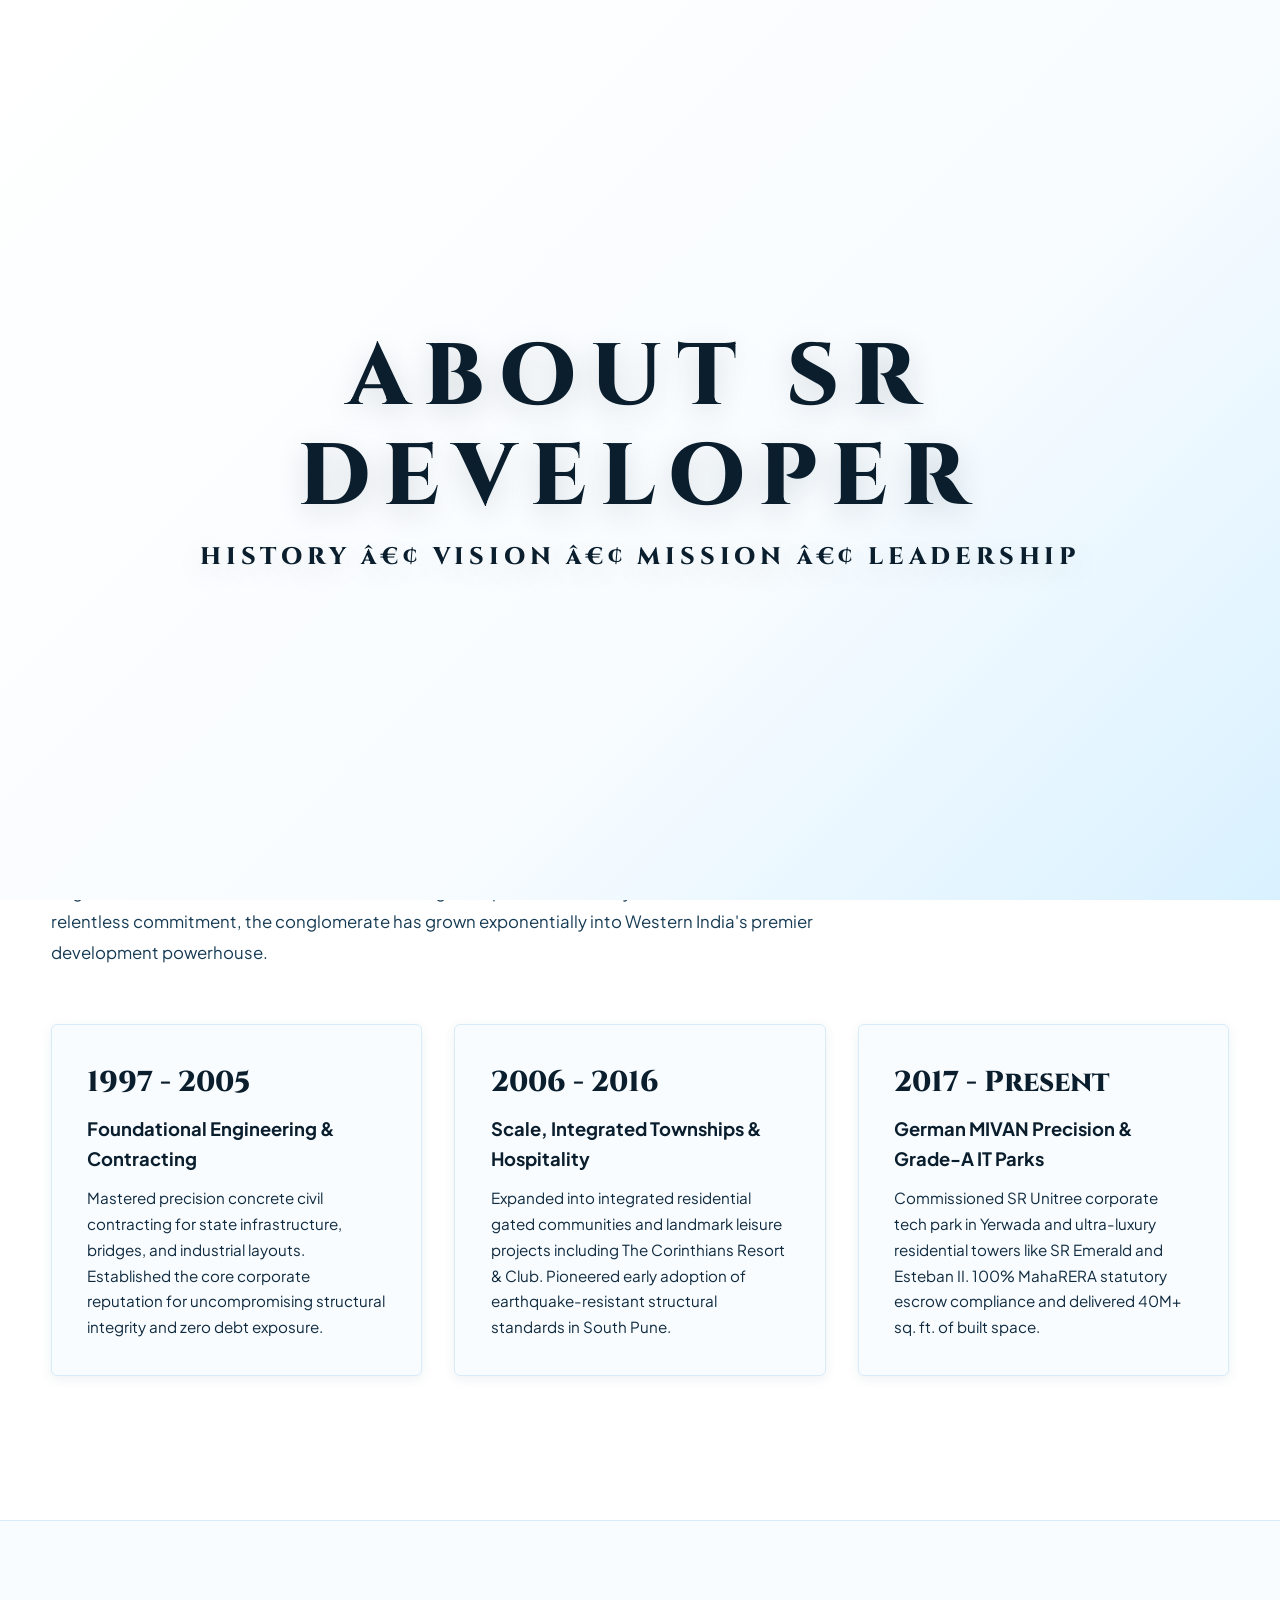
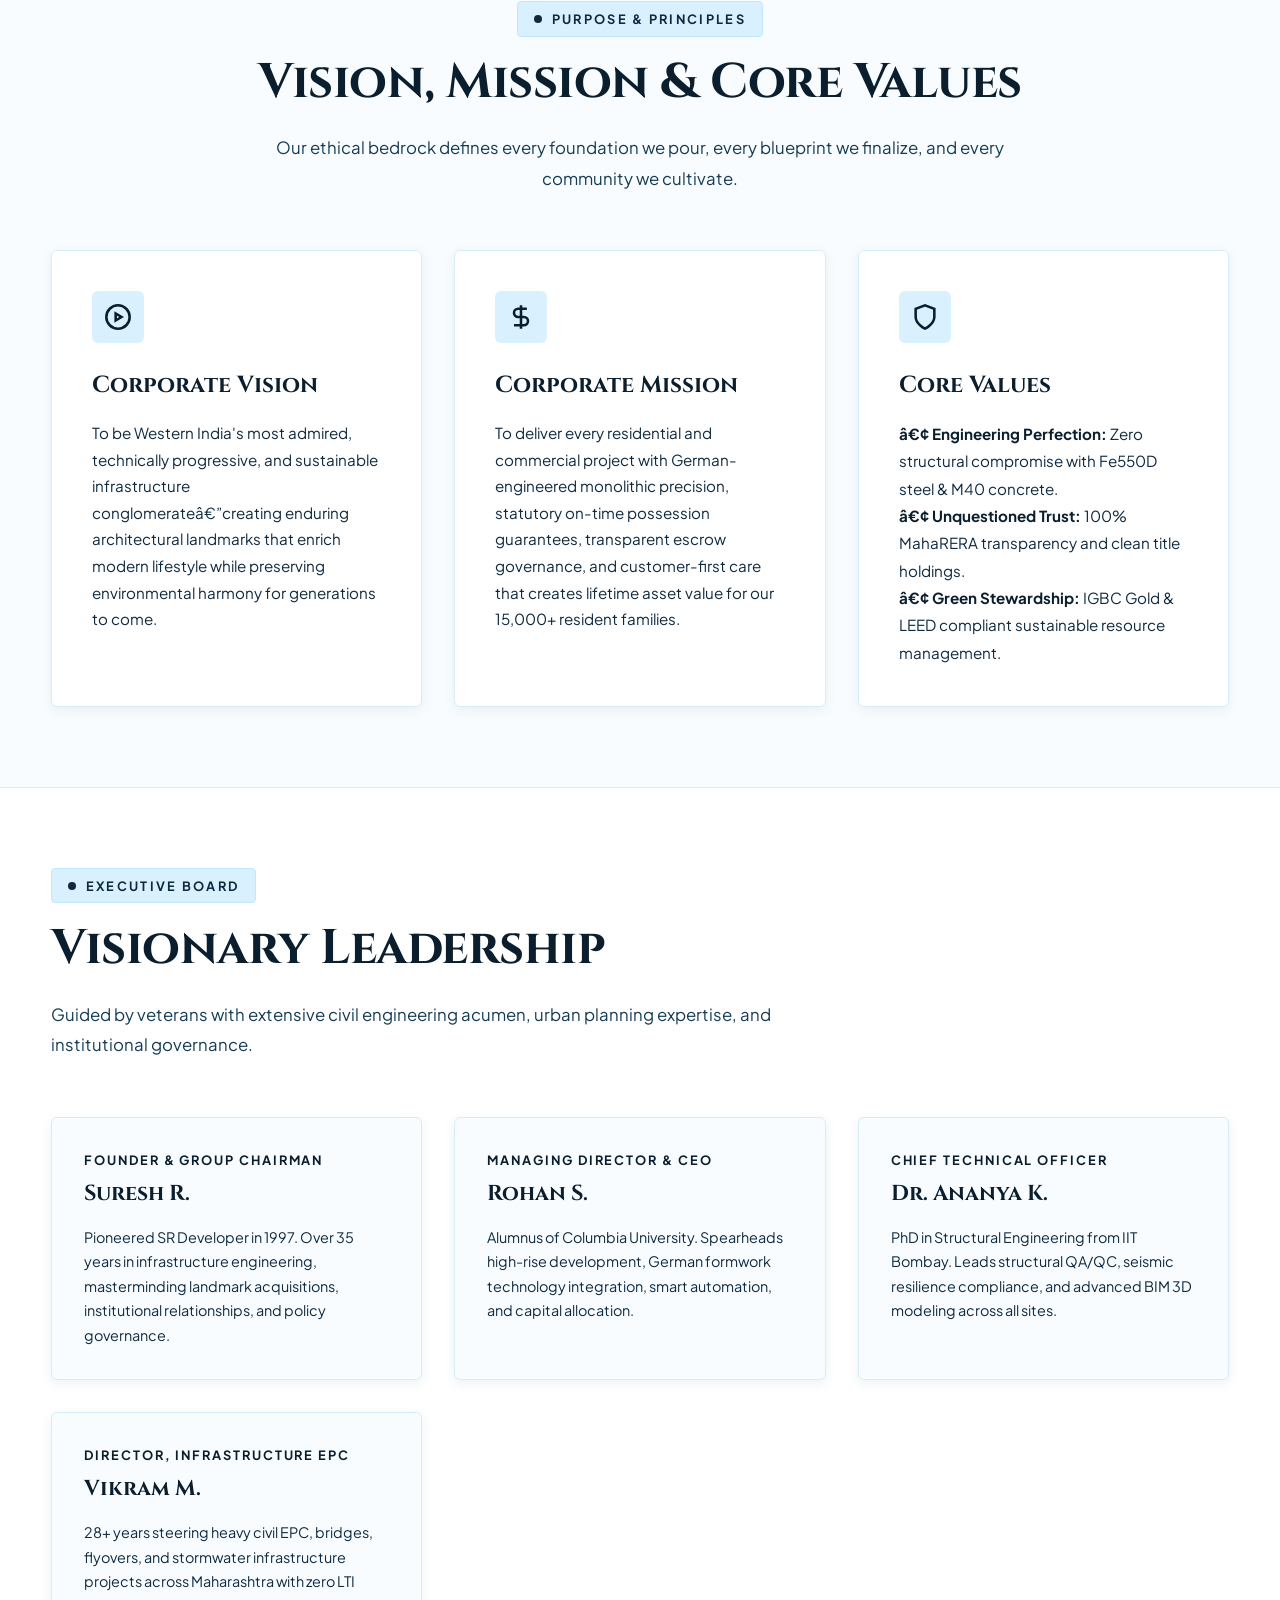
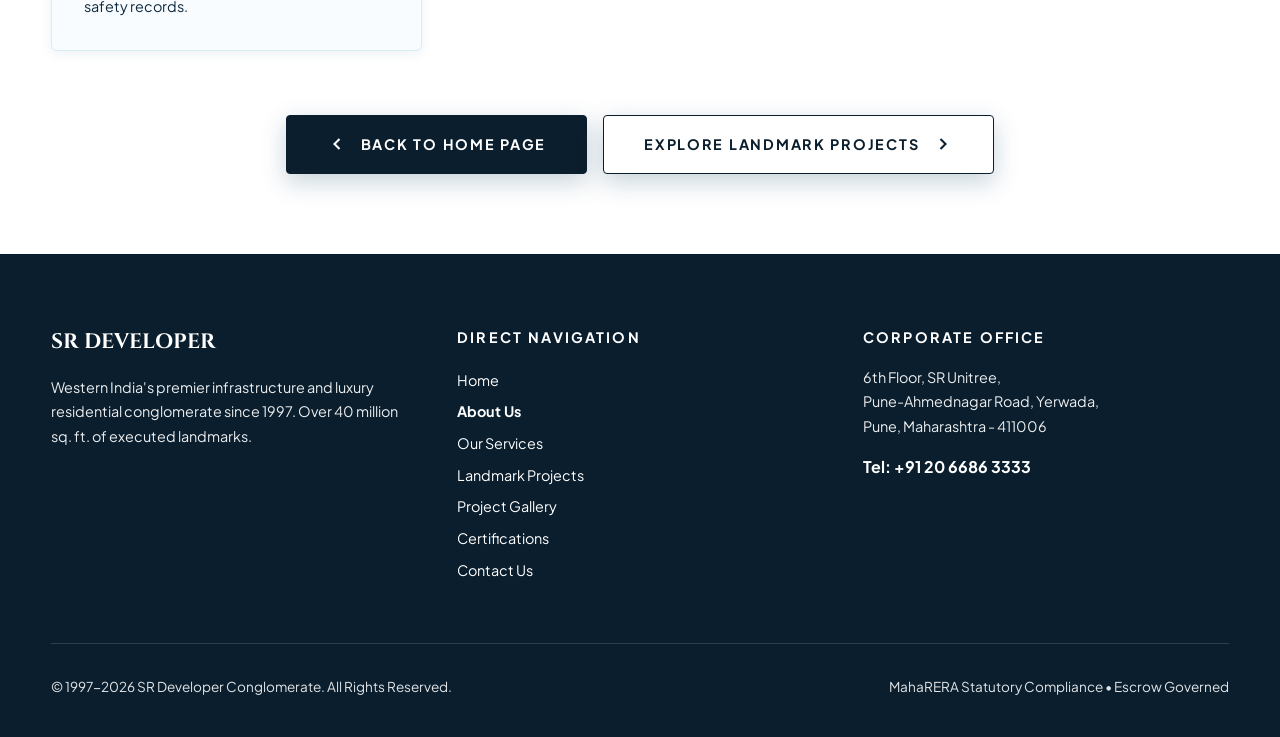
==== commit 9889d5ac: "style: enhance typography to deep executive dark blue and restore 2s homepage refresh intro" ====
--- a/about.html
+++ b/about.html
@@ -1,4 +1,4 @@
-<!DOCTYPE html>
+﻿<!DOCTYPE html>
 <html lang="en">
 <head>
   <meta charset="UTF-8">
@@ -20,7 +20,7 @@
   <div class="scroll-progress-bar" id="scrollProgressBar"></div>
 
   <!-- 2-Second Sub-Page Intro Animation Curtain -->
-  <div class="intro-curtain" id="introCurtain" data-intro-title="ABOUT SR DEVELOPER" data-intro-subtitle="HISTORY • VISION • MISSION • LEADERSHIP">
+  <div class="intro-curtain" id="introCurtain" data-intro-title="ABOUT SR DEVELOPER" data-intro-subtitle="HISTORY â€¢ VISION â€¢ MISSION â€¢ LEADERSHIP">
     <div class="intro-container">
       <div class="intro-text-step" id="introStep1"></div>
     </div>
@@ -229,7 +229,7 @@
           </div>
           <h3 style="font-family: var(--font-serif); font-size: 1.45rem; font-weight: 700; color: var(--dark-blue); margin-bottom: 1rem;">Corporate Vision</h3>
           <p style="color: var(--text-body); font-size: 0.95rem; line-height: 1.75;">
-            To be Western India's most admired, technically progressive, and sustainable infrastructure conglomerate—creating enduring architectural landmarks that enrich modern lifestyle while preserving environmental harmony for generations to come.
+            To be Western India's most admired, technically progressive, and sustainable infrastructure conglomerateâ€”creating enduring architectural landmarks that enrich modern lifestyle while preserving environmental harmony for generations to come.
           </p>
         </div>
 
@@ -251,9 +251,9 @@
           </div>
           <h3 style="font-family: var(--font-serif); font-size: 1.45rem; font-weight: 700; color: var(--dark-blue); margin-bottom: 1rem;">Core Values</h3>
           <ul style="list-style: none; padding: 0; color: var(--text-body); font-size: 0.95rem; line-height: 1.8;">
-            <li><strong style="color: var(--dark-blue);">• Engineering Perfection:</strong> Zero structural compromise with Fe550D steel &amp; M40 concrete.</li>
-            <li><strong style="color: var(--dark-blue);">• Unquestioned Trust:</strong> 100% MahaRERA transparency and clean title holdings.</li>
-            <li><strong style="color: var(--dark-blue);">• Green Stewardship:</strong> IGBC Gold &amp; LEED compliant sustainable resource management.</li>
+            <li><strong style="color: var(--dark-blue);">â€¢ Engineering Perfection:</strong> Zero structural compromise with Fe550D steel &amp; M40 concrete.</li>
+            <li><strong style="color: var(--dark-blue);">â€¢ Unquestioned Trust:</strong> 100% MahaRERA transparency and clean title holdings.</li>
+            <li><strong style="color: var(--dark-blue);">â€¢ Green Stewardship:</strong> IGBC Gold &amp; LEED compliant sustainable resource management.</li>
           </ul>
         </div>
       </div>
@@ -321,7 +321,7 @@
           <svg width="20" height="20" viewBox="0 0 24 24" fill="none" stroke="currentColor" stroke-width="2.5"><path d="m15 18-6-6 6-6"/></svg>
           Back To Home Page
         </a>
-        <a href="projects.html" class="btn-teaser-view" style="margin-left: 1rem; background: var(--pure-white); color: var(--dark-blue); border-color: var(--soft-sky-blue);">
+        <a href="projects.html" class="btn-teaser-view" style="margin-left: 1rem; background: var(--pure-white); color: var(--dark-blue); border-color: var(--dark-blue);">
           Explore Landmark Projects
           <svg width="20" height="20" viewBox="0 0 24 24" fill="none" stroke="currentColor" stroke-width="2.5"><path d="m9 18 6-6-6-6"/></svg>
         </a>
@@ -335,12 +335,12 @@
       <div style="display: grid; grid-template-columns: repeat(auto-fit, minmax(240px, 1fr)); gap: 2.5rem; margin-bottom: 3.5rem;">
         <div>
           <h4 style="font-family: var(--font-serif); font-size: 1.3rem; margin-bottom: 1rem; color: var(--pure-white);">SR DEVELOPER</h4>
-          <p style="color: var(--light-sky-blue); font-size: 0.9rem; line-height: 1.7;">
+          <p style="color: rgba(255, 255, 255, 0.92); font-size: 0.9rem; line-height: 1.7;">
             Western India's premier infrastructure and luxury residential conglomerate since 1997. Over 40 million sq. ft. of executed landmarks.
           </p>
         </div>
         <div>
-          <h5 style="font-size: 0.9rem; text-transform: uppercase; letter-spacing: 0.15em; color: var(--soft-sky-blue); margin-bottom: 1rem;">Direct Navigation</h5>
+          <h5 style="font-size: 0.9rem; text-transform: uppercase; letter-spacing: 0.15em; color: var(--pure-white); margin-bottom: 1rem;">Direct Navigation</h5>
           <ul style="list-style: none; padding: 0; line-height: 2.2; font-size: 0.9rem;">
             <li><a href="index.html?from=subpage" style="color: var(--pure-white);">Home</a></li>
             <li><a href="about.html" style="color: var(--pure-white); font-weight: 700;">About Us</a></li>
@@ -352,8 +352,8 @@
           </ul>
         </div>
         <div>
-          <h5 style="font-size: 0.9rem; text-transform: uppercase; letter-spacing: 0.15em; color: var(--soft-sky-blue); margin-bottom: 1rem;">Corporate Office</h5>
-          <p style="color: var(--light-sky-blue); font-size: 0.9rem; line-height: 1.7;">
+          <h5 style="font-size: 0.9rem; text-transform: uppercase; letter-spacing: 0.15em; color: var(--pure-white); margin-bottom: 1rem;">Corporate Office</h5>
+          <p style="color: rgba(255, 255, 255, 0.92); font-size: 0.9rem; line-height: 1.7;">
             6th Floor, SR Unitree,<br>
             Pune-Ahmednagar Road, Yerwada,<br>
             Pune, Maharashtra - 411006
@@ -363,7 +363,7 @@
           </p>
         </div>
       </div>
-      <div style="border-top: 1px solid rgba(255, 255, 255, 0.15); padding-top: 2rem; display: flex; justify-content: space-between; align-items: center; flex-wrap: wrap; gap: 1rem; font-size: 0.85rem; color: var(--light-sky-blue);">
+      <div style="border-top: 1px solid rgba(255, 255, 255, 0.15); padding-top: 2rem; display: flex; justify-content: space-between; align-items: center; flex-wrap: wrap; gap: 1rem; font-size: 0.85rem; color: rgba(255, 255, 255, 0.88);">
         <div>&copy; 1997-2026 SR Developer Conglomerate. All Rights Reserved.</div>
         <div>MahaRERA Statutory Compliance &bull; Escrow Governed</div>
       </div>
--- a/styles.css
+++ b/styles.css
@@ -5,28 +5,28 @@
    ========================================================================== */
 
 :root {
-  /* Brand Corporate Palette (User Specified) */
+  /* Brand Corporate Palette (User Specified: White, Off White, Sky Blue, Dark Blue) */
   --pure-white: #FFFFFF;
   --off-white: #F8FCFF;
   --light-sky-blue: #D9F1FF;
   --soft-sky-blue: #BFE8FF;
-  --primary-blue: #1F4E6B;   /* Dark Blue across website as requested */
-  --accent-blue: #2F80A8;    /* Kept for subtle badges/borders */
-  --dark-blue: #1F4E6B;      /* Executive Dark Blue */
-  --light-gray-text: #1F4E6B; /* Rich dark blue contrast (WCAG AAA) */
-
-  /* Executive Contrast Tokens (Rich Depth, Zero Muddy/Obsidian Black) */
+  --primary-blue: #0F2A3F;   /* Deep Executive Dark Blue (Rich Contrast) */
+  --accent-blue: #163B54;    /* Strong Dark Blue Accent */
+  --dark-blue: #0A1E2D;      /* Deepest High-Contrast Dark Blue */
+  --light-gray-text: #163B54; /* Crisp Dark Blue Contrast (Zero washed out text) */
+
+  /* Executive Contrast Tokens */
   --bg-primary: var(--pure-white);
   --bg-secondary: var(--off-white);
   --bg-accent-light: var(--light-sky-blue);
   --bg-accent-soft: var(--soft-sky-blue);
   --bg-azure-soft: #EEF7FC;
 
-  --text-dark: #1F4E6B;
-  --text-primary: #1F4E6B;
-  --text-body: #1F4E6B;      /* Pure dark blue readability */
-  --text-subtle: #1F4E6B;    /* High contrast dark blue */
-  --text-muted: #1F4E6B;     /* Crisp dark blue */
+  --text-dark: #0A1E2D;
+  --text-primary: #0A1E2D;
+  --text-body: #0F2A3F;      /* Rich dark blue readability */
+  --text-subtle: #163B54;    /* High contrast dark blue */
+  --text-muted: #163B54;     /* Crisp dark blue */
   --text-white: var(--pure-white);
 
   --border-subtle: #D8ECF8;
@@ -296,13 +296,13 @@
 .subpage-hero-tag {
   display: inline-block;
   font-size: 0.82rem;
-  font-weight: 700;
+  font-weight: 800;
   text-transform: uppercase;
   letter-spacing: 0.22em;
-  color: var(--soft-sky-blue);
-  background: rgba(255, 255, 255, 0.15);
-  border: 1px solid rgba(191, 232, 255, 0.4);
-  padding: 0.4rem 1.2rem;
+  color: #FFFFFF;
+  background: rgba(10, 30, 45, 0.45);
+  border: 1px solid rgba(255, 255, 255, 0.4);
+  padding: 0.45rem 1.3rem;
   border-radius: 4px;
   margin-bottom: 1.25rem;
   backdrop-filter: blur(8px);
@@ -321,7 +321,7 @@
 
 .subpage-hero-desc {
   font-size: 1.12rem;
-  color: #F8FCFF;
+  color: #FFFFFF;
   max-width: 720px;
   margin: 0 auto 1.8rem auto;
   line-height: 1.7;
@@ -333,10 +333,10 @@
   align-items: center;
   gap: 0.5rem;
   font-size: 0.78rem;
-  font-weight: 700;
+  font-weight: 800;
   letter-spacing: 0.18em;
   text-transform: uppercase;
-  color: var(--soft-sky-blue);
+  color: #FFFFFF;
   animation: bounceCue 2s infinite ease-in-out;
 }
 
@@ -464,17 +464,18 @@
   text-align: center;
   line-height: 1.15;
   color: var(--dark-blue);
-  text-shadow: 0 8px 30px rgba(31, 78, 107, 0.15);
+  text-shadow: 0 8px 30px rgba(10, 30, 45, 0.15);
 }
 
 .intro-subtitle-title {
   font-family: var(--font-serif);
-  font-size: clamp(2.2rem, 5vw, 4.2rem);
-  font-weight: 700;
-  letter-spacing: 0.2em;
+  font-size: clamp(2.6rem, 6vw, 4.8rem);
+  font-weight: 800;
+  letter-spacing: 0.22em;
   text-align: center;
-  line-height: 1.2;
-  color: var(--primary-blue);
+  line-height: 1.15;
+  color: var(--dark-blue);
+  text-shadow: 0 8px 30px rgba(10, 30, 45, 0.15);
 }
 
 /* ==========================================================================
@@ -575,10 +576,10 @@
   font-size: 0.65rem;
   text-transform: uppercase;
   letter-spacing: 0.22em;
-  color: var(--soft-sky-blue);
+  color: #FFFFFF;
   font-weight: 700;
   margin-top: 2px;
-  text-shadow: 0 1px 6px rgba(0, 0, 0, 0.4);
+  text-shadow: 0 1px 6px rgba(0, 0, 0, 0.6);
   transition: color var(--transition-fast), text-shadow var(--transition-fast);
 }
 
@@ -826,7 +827,8 @@
 
 .mega-preview-caption p {
   font-size: 0.95rem;
-  color: var(--light-sky-blue);
+  color: #FFFFFF;
+  opacity: 0.95;
   line-height: 1.6;
 }
 
@@ -894,11 +896,11 @@
 .hero-caption-tag {
   font-family: var(--font-sans);
   font-size: clamp(0.95rem, 1.25vw, 1.15rem);
-  font-weight: 700;
+  font-weight: 800;
   letter-spacing: 0.18em;
   text-transform: uppercase;
-  color: var(--soft-sky-blue);
-  text-shadow: 0 2px 14px rgba(0, 0, 0, 0.85);
+  color: #FFFFFF;
+  text-shadow: 0 2px 14px rgba(0, 0, 0, 0.95);
   margin: 0;
   padding: 0;
   display: block;
@@ -956,7 +958,7 @@
   font-family: var(--font-serif);
   font-size: clamp(2.3rem, 3.5vw, 3.4rem);
   font-weight: 800;
-  color: var(--soft-sky-blue);
+  color: #FFFFFF;
   line-height: 1;
   margin-bottom: 0.5rem;
 }
@@ -965,7 +967,8 @@
   font-size: 0.84rem;
   text-transform: uppercase;
   letter-spacing: 0.12em;
-  color: var(--light-sky-blue);
+  color: #FFFFFF;
+  opacity: 0.95;
   font-weight: 700;
 }
 
@@ -1507,8 +1510,9 @@
 
 .gallery-caption p {
   font-size: 0.85rem;
-  color: var(--soft-sky-blue);
-  font-weight: 500;
+  color: #FFFFFF;
+  opacity: 0.95;
+  font-weight: 600;
 }
 
 /* ==========================================================================
@@ -1525,13 +1529,14 @@
 }
 
 .section-certifications .section-tag {
-  background: rgba(217, 241, 255, 0.15);
-  color: var(--light-sky-blue);
-  border-color: rgba(217, 241, 255, 0.35);
+  background: rgba(255, 255, 255, 0.2);
+  color: #FFFFFF;
+  border-color: rgba(255, 255, 255, 0.4);
+  font-weight: 800;
 }
 
 .section-certifications .section-tag::before {
-  background: var(--light-sky-blue);
+  background: #FFFFFF;
 }
 
 .section-certifications .section-heading {
@@ -1576,14 +1581,14 @@
 .cert-badge-icon {
   width: 66px;
   height: 66px;
-  background: rgba(217, 241, 255, 0.16);
-  color: var(--soft-sky-blue);
+  background: rgba(255, 255, 255, 0.2);
+  color: #FFFFFF;
   border-radius: 50%;
   display: flex;
   align-items: center;
   justify-content: center;
   margin: 0 auto 1.5rem;
-  border: 2px solid rgba(217, 241, 255, 0.35);
+  border: 2px solid rgba(255, 255, 255, 0.4);
 }
 
 .cert-title {
@@ -1596,7 +1601,8 @@
 
 .cert-desc {
   font-size: 0.92rem;
-  color: #cce7f8;
+  color: #FFFFFF;
+  opacity: 0.95;
   line-height: 1.7;
 }
 
@@ -1835,12 +1841,14 @@
 
 .footer-links-list a {
   font-size: 0.92rem;
-  color: #d9f1ff;
+  color: #FFFFFF;
+  opacity: 0.92;
   transition: all var(--transition-fast);
 }
 
 .footer-links-list a:hover {
   color: var(--pure-white);
+  opacity: 1;
   transform: translateX(4px);
   display: inline-block;
 }
@@ -1873,7 +1881,7 @@
 .footer-rera-note {
   font-size: 0.8rem;
   line-height: 1.7;
-  color: #a8cfdf;
+  color: rgba(255, 255, 255, 0.9);
   padding: 2.2rem 0;
   border-bottom: 1px solid rgba(217, 241, 255, 0.15);
 }
@@ -1884,17 +1892,18 @@
   align-items: center;
   padding-top: 2rem;
   font-size: 0.88rem;
-  color: #a8cfdf;
+  color: rgba(255, 255, 255, 0.9);
   flex-wrap: wrap;
   gap: 1rem;
 }
 
 .footer-bottom-row a {
-  color: #d9f1ff;
+  color: #FFFFFF;
 }
 
 .footer-bottom-row a:hover {
   color: var(--pure-white);
+  text-decoration: underline;
 }
 
 /* ==========================================================================
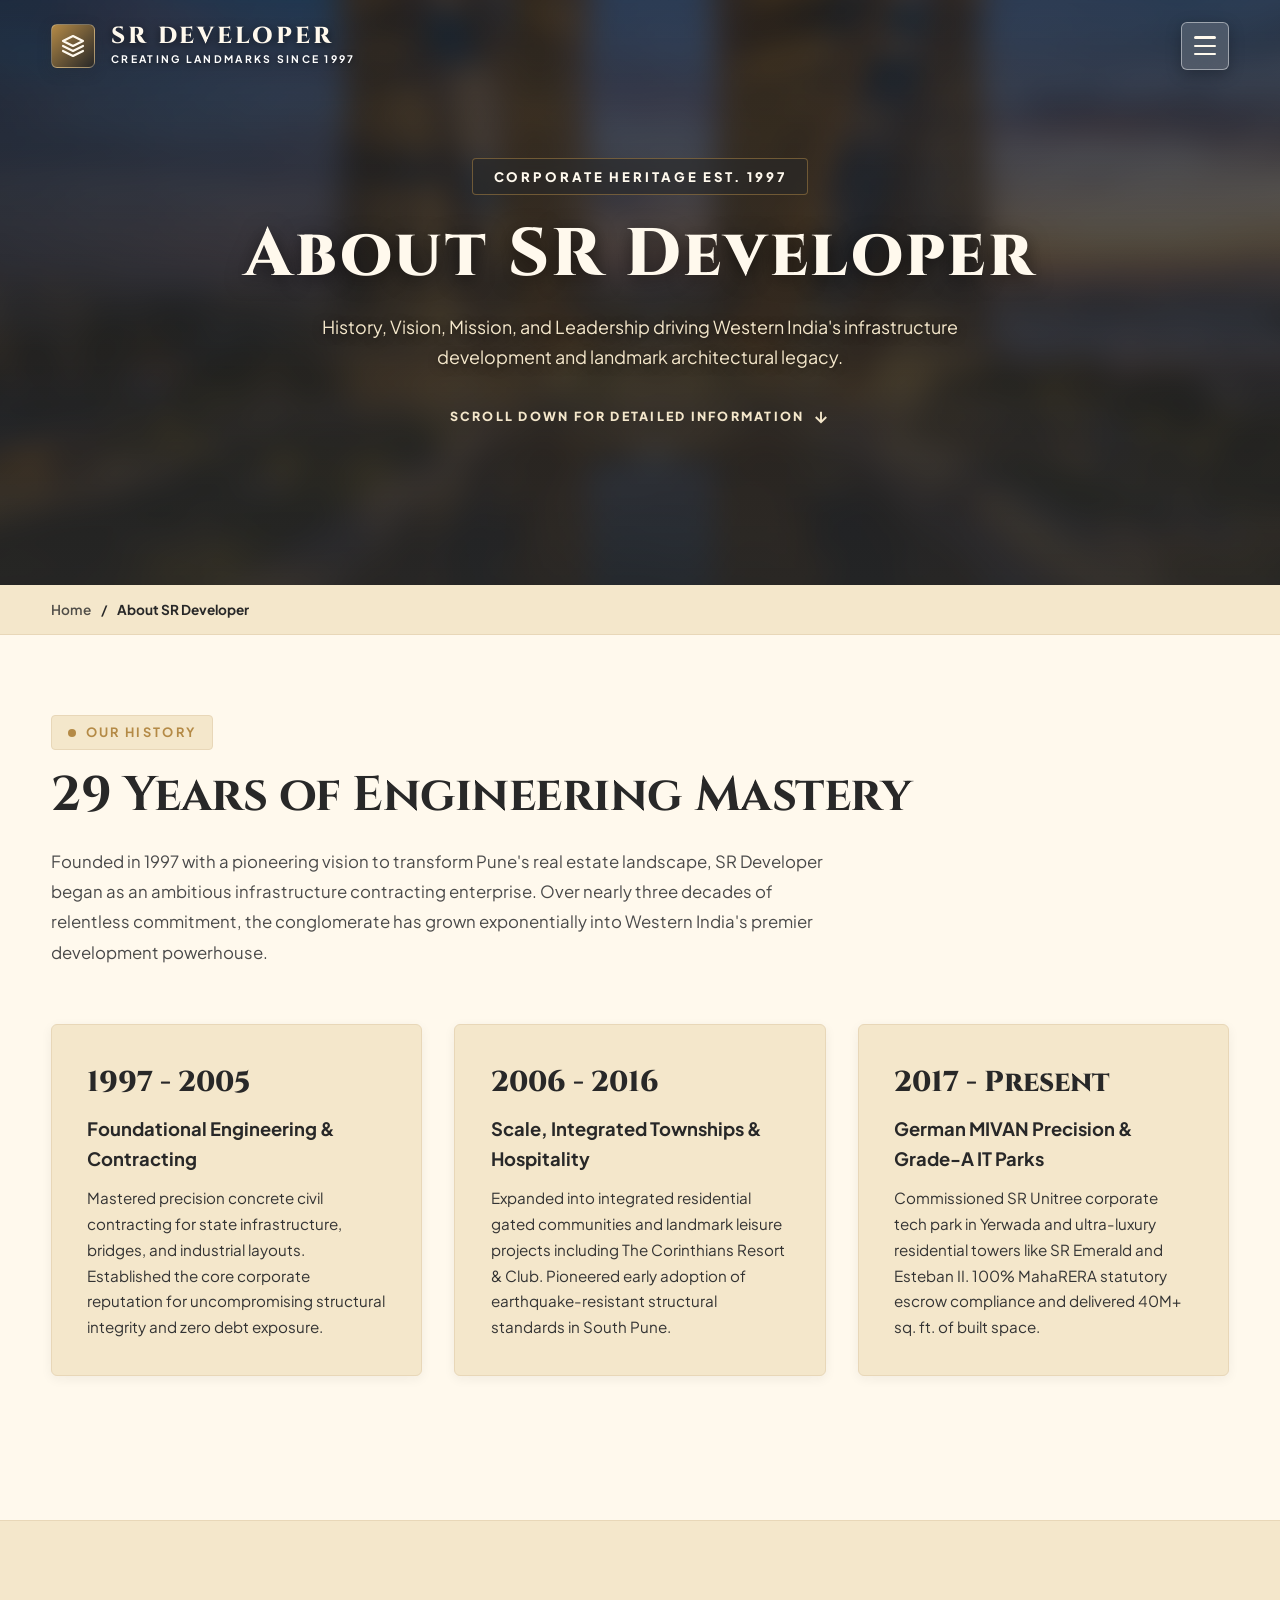
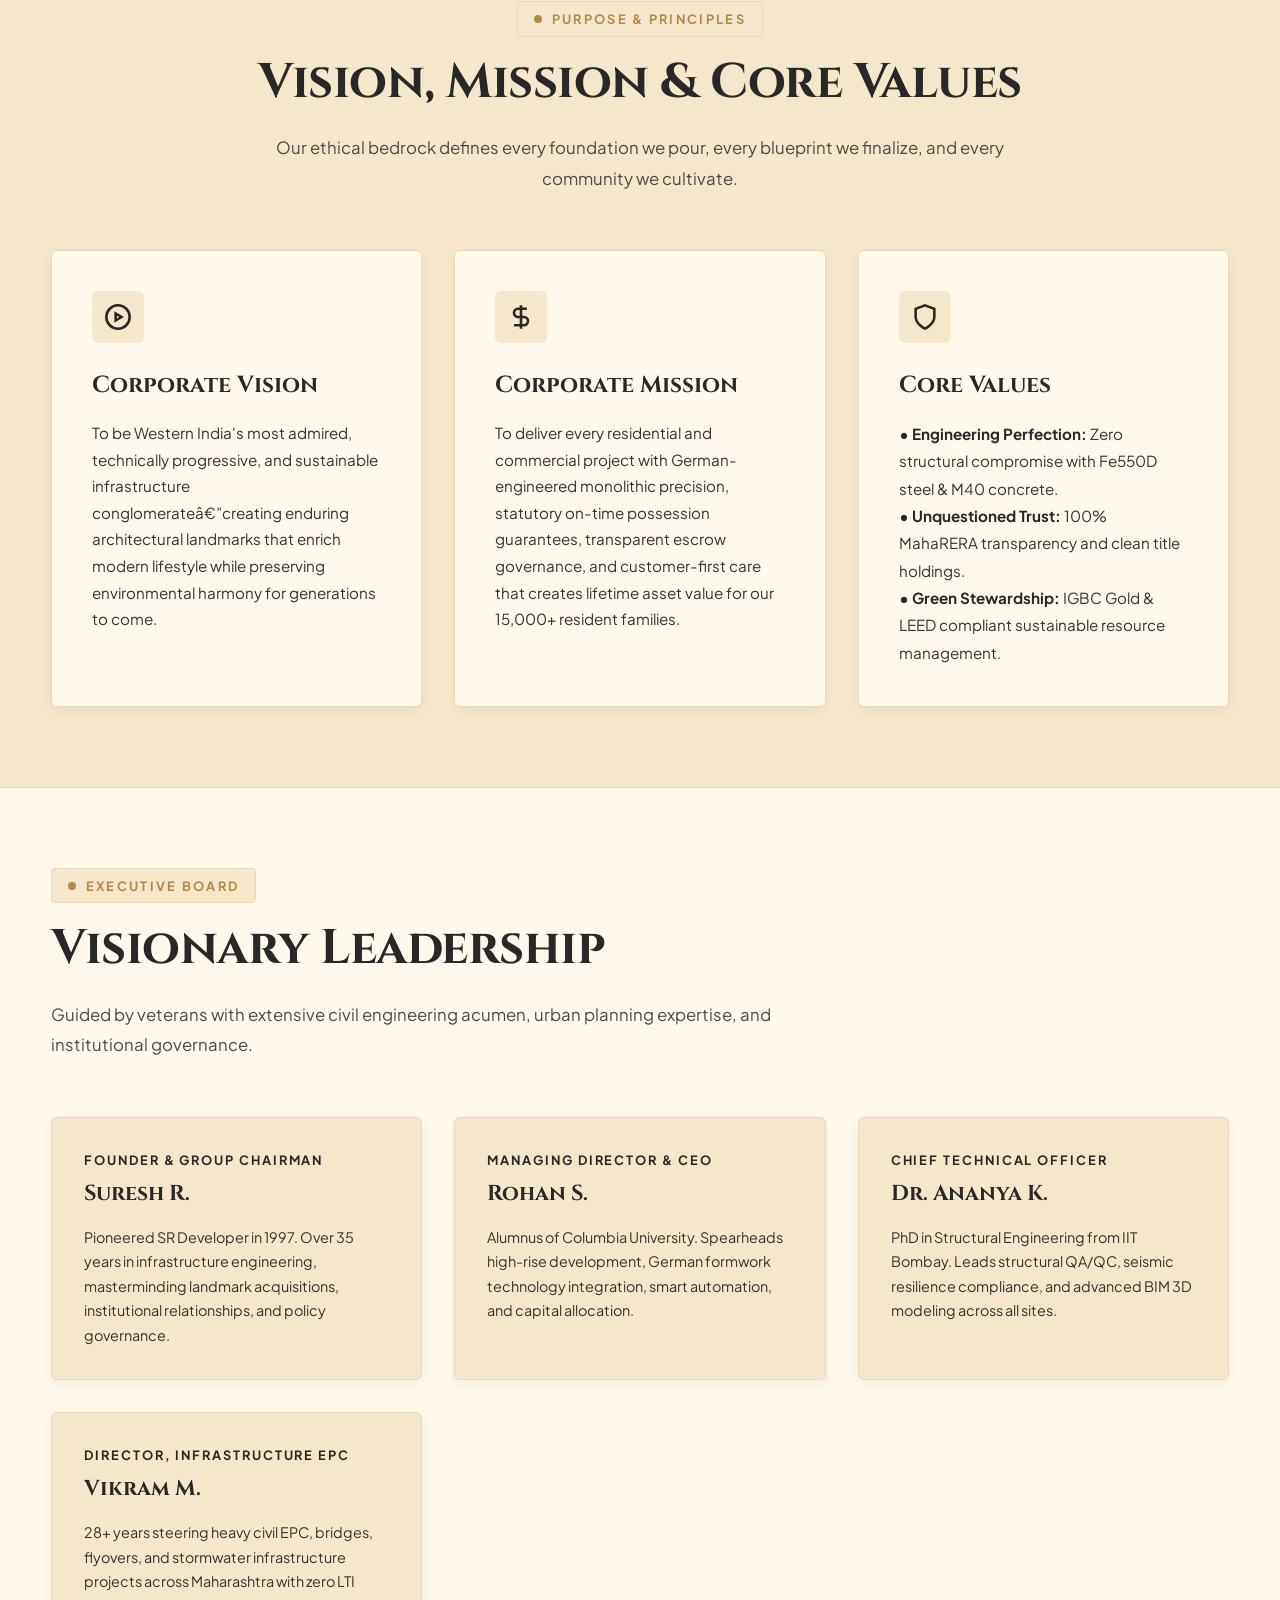
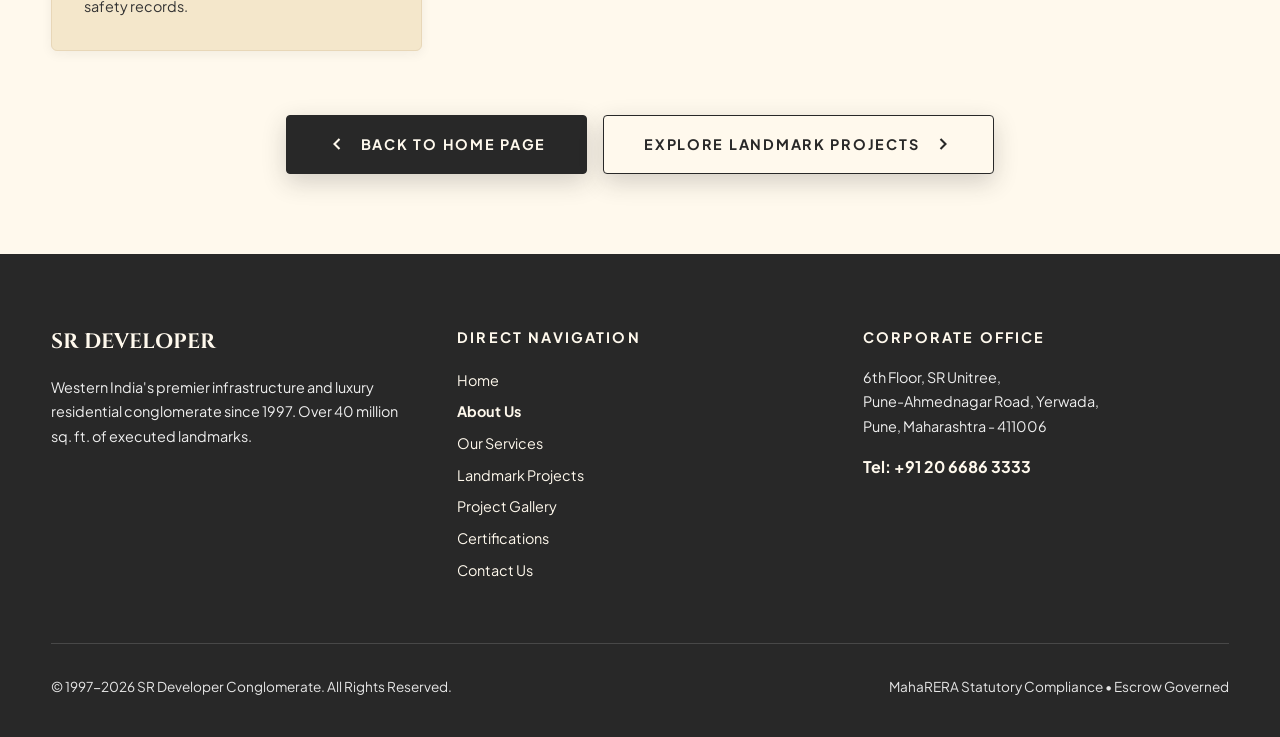
==== commit b708ad29: "feat: luxury cream and gold redesign, centered layouts, and engineering background" ====
--- a/about.html
+++ b/about.html
@@ -1,4 +1,4 @@
-﻿<!DOCTYPE html>
+<!DOCTYPE html>
 <html lang="en">
 <head>
   <meta charset="UTF-8">
@@ -19,8 +19,8 @@
   <!-- Dynamic Scroll Progress Indicator -->
   <div class="scroll-progress-bar" id="scrollProgressBar"></div>
 
-  <!-- 2-Second Sub-Page Intro Animation Curtain -->
-  <div class="intro-curtain" id="introCurtain" data-intro-title="ABOUT SR DEVELOPER" data-intro-subtitle="HISTORY â€¢ VISION â€¢ MISSION â€¢ LEADERSHIP">
+  <!-- Sub-Page Intro Animation Curtain -->
+  <div class="intro-curtain" id="introCurtain" data-intro-title="ABOUT US">
     <div class="intro-container">
       <div class="intro-text-step" id="introStep1"></div>
     </div>
@@ -251,9 +251,9 @@
           </div>
           <h3 style="font-family: var(--font-serif); font-size: 1.45rem; font-weight: 700; color: var(--dark-blue); margin-bottom: 1rem;">Core Values</h3>
           <ul style="list-style: none; padding: 0; color: var(--text-body); font-size: 0.95rem; line-height: 1.8;">
-            <li><strong style="color: var(--dark-blue);">â€¢ Engineering Perfection:</strong> Zero structural compromise with Fe550D steel &amp; M40 concrete.</li>
-            <li><strong style="color: var(--dark-blue);">â€¢ Unquestioned Trust:</strong> 100% MahaRERA transparency and clean title holdings.</li>
-            <li><strong style="color: var(--dark-blue);">â€¢ Green Stewardship:</strong> IGBC Gold &amp; LEED compliant sustainable resource management.</li>
+            <li><strong style="color: var(--dark-blue);">&bull; Engineering Perfection:</strong> Zero structural compromise with Fe550D steel &amp; M40 concrete.</li>
+            <li><strong style="color: var(--dark-blue);">&bull; Unquestioned Trust:</strong> 100% MahaRERA transparency and clean title holdings.</li>
+            <li><strong style="color: var(--dark-blue);">&bull; Green Stewardship:</strong> IGBC Gold &amp; LEED compliant sustainable resource management.</li>
           </ul>
         </div>
       </div>
--- a/styles.css
+++ b/styles.css
@@ -1,45 +1,57 @@
 /* ==========================================================================
-   SR DEVELOPER - EXECUTIVE CORPORATE REAL ESTATE DESIGN SYSTEM
-   Palette: Pure White, Off White, Sky Blue, Primary Blue, Dark Blue
-   Strict Constraint: No Black/Obsidian; Masterful Depth via Deep Blue (#1F4E6B)
+   SR DEVELOPER - LUXURY REAL ESTATE DESIGN SYSTEM
+   Palette: Warm Cream (#FFF9ED), Champagne Sand (#F4E7CB),
+            Antique Gold (#B48A46), Deep Charcoal (#282828)
    ========================================================================== */
 
 :root {
-  /* Brand Corporate Palette (User Specified: White, Off White, Sky Blue, Dark Blue) */
-  --pure-white: #FFFFFF;
-  --off-white: #F8FCFF;
-  --light-sky-blue: #D9F1FF;
-  --soft-sky-blue: #BFE8FF;
-  --primary-blue: #0F2A3F;   /* Deep Executive Dark Blue (Rich Contrast) */
-  --accent-blue: #163B54;    /* Strong Dark Blue Accent */
-  --dark-blue: #0A1E2D;      /* Deepest High-Contrast Dark Blue */
-  --light-gray-text: #163B54; /* Crisp Dark Blue Contrast (Zero washed out text) */
-
-  /* Executive Contrast Tokens */
-  --bg-primary: var(--pure-white);
-  --bg-secondary: var(--off-white);
-  --bg-accent-light: var(--light-sky-blue);
-  --bg-accent-soft: var(--soft-sky-blue);
-  --bg-azure-soft: #EEF7FC;
-
-  --text-dark: #0A1E2D;
-  --text-primary: #0A1E2D;
-  --text-body: #0F2A3F;      /* Rich dark blue readability */
-  --text-subtle: #163B54;    /* High contrast dark blue */
-  --text-muted: #163B54;     /* Crisp dark blue */
-  --text-white: var(--pure-white);
-
-  --border-subtle: #D8ECF8;
-  --border-light: var(--light-sky-blue);
-  --border-medium: var(--soft-sky-blue);
-  --border-primary: var(--dark-blue);
-  --border-dark: var(--dark-blue);
-
-  /* Elevation Shadows (Tailored Deep Blue Tints) */
-  --shadow-sm: 0 3px 12px rgba(31, 78, 107, 0.08);
-  --shadow-md: 0 10px 28px rgba(31, 78, 107, 0.12);
-  --shadow-lg: 0 20px 50px rgba(31, 78, 107, 0.18);
-  --shadow-blue: 0 8px 24px rgba(47, 128, 168, 0.28);
+  /* Brand Luxury Royal Palette (User Specified) */
+  --cream-white: #FFF9ED;
+  --sand-surface: #F4E7CB;
+  --sand-border: #E8D7B8;
+  --sand-dark: #DCC59B;
+  --gold-primary: #B48A46;
+  --gold-hover: #9E7434;
+  --gold-light: #C9A466;
+  --charcoal-dark: #282828;
+  --charcoal-medium: #3A3A3A;
+  --charcoal-soft: #555555;
+
+  /* Unified Design Tokens */
+  --pure-white: #FFF9ED;       /* #FFF9ED Warm Cream base canvas */
+  --off-white: #F4E7CB;        /* #F4E7CB Champagne Sand surface */
+  --light-sky-blue: #F4E7CB;   /* #F4E7CB Soft Sand surface */
+  --soft-sky-blue: #E8D7B8;    /* Muted sand border */
+  --primary-blue: #B48A46;     /* #B48A46 Warm Antique Gold Accent */
+  --accent-blue: #9E7434;      /* Deep Gold Hover */
+  --dark-blue: #282828;        /* #282828 Deep Charcoal Primary & Text */
+  --light-gray-text: #4A4A4A;  /* Charcoal Readable Text */
+
+  /* Surface & Background Tokens */
+  --bg-primary: #FFF9ED;
+  --bg-secondary: #F4E7CB;
+  --bg-accent-light: #F4E7CB;
+  --bg-accent-soft: #E8D7B8;
+  --bg-azure-soft: #FAF3E3;
+
+  --text-dark: #282828;
+  --text-primary: #282828;
+  --text-body: #333333;
+  --text-subtle: #4F4F4F;
+  --text-muted: #666666;
+  --text-white: #FFF9ED;
+
+  --border-subtle: #E8D7B8;
+  --border-light: #F4E7CB;
+  --border-medium: #DCC59B;
+  --border-primary: #B48A46;
+  --border-dark: #282828;
+
+  /* Elevation Shadows (Tailored Warm Gold & Charcoal Tints) */
+  --shadow-sm: 0 3px 12px rgba(40, 40, 40, 0.06);
+  --shadow-md: 0 10px 28px rgba(40, 40, 40, 0.10);
+  --shadow-lg: 0 20px 50px rgba(40, 40, 40, 0.14);
+  --shadow-blue: 0 8px 24px rgba(180, 138, 70, 0.28);
 
   /* Typography */
   --font-serif: 'Cinzel', Georgia, serif;
@@ -280,7 +292,7 @@
 .subpage-hero-overlay {
   position: absolute;
   inset: 0;
-  background: linear-gradient(180deg, rgba(31, 78, 107, 0.45) 0%, rgba(31, 78, 107, 0.82) 100%);
+  background: linear-gradient(180deg, rgba(40, 40, 40, 0.55) 0%, rgba(40, 40, 40, 0.88) 100%);
   z-index: 1;
 }
 
@@ -299,9 +311,9 @@
   font-weight: 800;
   text-transform: uppercase;
   letter-spacing: 0.22em;
-  color: #FFFFFF;
-  background: rgba(10, 30, 45, 0.45);
-  border: 1px solid rgba(255, 255, 255, 0.4);
+  color: #FFF9ED;
+  background: rgba(40, 40, 40, 0.6);
+  border: 1px solid rgba(180, 138, 70, 0.5);
   padding: 0.45rem 1.3rem;
   border-radius: 4px;
   margin-bottom: 1.25rem;
@@ -313,7 +325,7 @@
   font-size: clamp(2.5rem, 5.5vw, 4.2rem);
   font-weight: 800;
   letter-spacing: 0.04em;
-  color: var(--pure-white);
+  color: #FFF9ED;
   line-height: 1.2;
   text-shadow: 0 4px 20px rgba(0, 0, 0, 0.6);
   margin-bottom: 1rem;
@@ -321,7 +333,7 @@
 
 .subpage-hero-desc {
   font-size: 1.12rem;
-  color: #FFFFFF;
+  color: #F4E7CB;
   max-width: 720px;
   margin: 0 auto 1.8rem auto;
   line-height: 1.7;
@@ -336,7 +348,7 @@
   font-weight: 800;
   letter-spacing: 0.18em;
   text-transform: uppercase;
-  color: #FFFFFF;
+  color: #F4E7CB;
   animation: bounceCue 2s infinite ease-in-out;
 }
 
@@ -365,24 +377,24 @@
   gap: 0.85rem;
   padding: 1.05rem 2.5rem;
   background: var(--dark-blue);
-  color: var(--pure-white);
+  color: #FFF9ED;
   font-size: 0.9rem;
   font-weight: 700;
   letter-spacing: 0.12em;
   text-transform: uppercase;
   border-radius: 4px;
   border: 1.5px solid var(--dark-blue);
-  box-shadow: 0 8px 24px rgba(31, 78, 107, 0.25);
+  box-shadow: 0 8px 24px rgba(40, 40, 40, 0.2);
   transition: all var(--transition-smooth);
   cursor: pointer;
 }
 
 .btn-teaser-view:hover {
-  background: #15374C;
-  border-color: #15374C;
+  background: var(--primary-blue);
+  border-color: var(--primary-blue);
   transform: translateY(-3px);
-  box-shadow: 0 12px 30px rgba(31, 78, 107, 0.35);
-  color: var(--pure-white);
+  box-shadow: 0 12px 30px rgba(180, 138, 70, 0.35);
+  color: #FFF9ED;
 }
 
 .btn-teaser-view svg {
@@ -400,7 +412,7 @@
   position: fixed;
   inset: 0;
   z-index: 99999;
-  background: linear-gradient(135deg, var(--pure-white) 0%, var(--off-white) 60%, var(--light-sky-blue) 100%);
+  background: linear-gradient(135deg, #FFF9ED 0%, #F4E7CB 100%);
   display: flex;
   flex-direction: column;
   justify-content: center;
@@ -458,24 +470,24 @@
 
 .intro-huge-title {
   font-family: var(--font-serif);
-  font-size: clamp(2.8rem, 6.8vw, 5.5rem);
-  font-weight: 800;
-  letter-spacing: 0.22em;
+  font-size: clamp(1.8rem, 3.4vw, 2.75rem);
+  font-weight: 700;
+  letter-spacing: 0.18em;
   text-align: center;
-  line-height: 1.15;
+  line-height: 1.25;
   color: var(--dark-blue);
-  text-shadow: 0 8px 30px rgba(10, 30, 45, 0.15);
+  text-shadow: 0 4px 18px rgba(10, 30, 45, 0.1);
 }
 
 .intro-subtitle-title {
   font-family: var(--font-serif);
-  font-size: clamp(2.6rem, 6vw, 4.8rem);
-  font-weight: 800;
-  letter-spacing: 0.22em;
+  font-size: clamp(1rem, 1.8vw, 1.4rem);
+  font-weight: 600;
+  letter-spacing: 0.18em;
   text-align: center;
-  line-height: 1.15;
+  line-height: 1.35;
   color: var(--dark-blue);
-  text-shadow: 0 8px 30px rgba(10, 30, 45, 0.15);
+  text-shadow: 0 4px 18px rgba(10, 30, 45, 0.1);
 }
 
 /* ==========================================================================
@@ -501,11 +513,11 @@
 
 /* Header bar appears when page is scrolled */
 .main-header.scrolled {
-  background: rgba(255, 255, 255, 0.98);
+  background: rgba(255, 249, 237, 0.98);
   backdrop-filter: blur(16px);
   -webkit-backdrop-filter: blur(16px);
-  border-bottom: 1.5px solid var(--soft-sky-blue);
-  box-shadow: 0 4px 25px rgba(31, 78, 107, 0.12);
+  border-bottom: 1.5px solid var(--border-subtle);
+  box-shadow: 0 4px 25px rgba(40, 40, 40, 0.08);
   padding: 0.95rem 0;
 }
 
@@ -536,8 +548,8 @@
   align-items: center;
   justify-content: center;
   border-radius: 6px;
-  box-shadow: 0 4px 14px rgba(0, 0, 0, 0.25);
-  border: 1px solid rgba(255, 255, 255, 0.25);
+  box-shadow: 0 4px 14px rgba(40, 40, 40, 0.25);
+  border: 1px solid rgba(244, 231, 203, 0.35);
   transition: transform var(--transition-fast);
 }
 
@@ -807,7 +819,7 @@
 .mega-preview-overlay {
   position: absolute;
   inset: 0;
-  background: linear-gradient(to top, rgba(31, 78, 107, 0.92) 0%, rgba(31, 78, 107, 0.25) 55%, transparent 100%);
+  background: linear-gradient(to top, rgba(40, 40, 40, 0.92) 0%, rgba(40, 40, 40, 0.25) 55%, transparent 100%);
 }
 
 .mega-preview-caption {
@@ -875,7 +887,7 @@
   content: '';
   position: absolute;
   inset: 0;
-  background: linear-gradient(to top, rgba(31, 78, 107, 0.92) 0%, rgba(31, 78, 107, 0.35) 45%, rgba(31, 78, 107, 0.15) 100%);
+  background: linear-gradient(to top, rgba(40, 40, 40, 0.92) 0%, rgba(40, 40, 40, 0.35) 45%, rgba(40, 40, 40, 0.15) 100%);
 }
 
 .hero-slide-caption {
@@ -924,24 +936,28 @@
    ========================================================================== */
 .milestones-strip {
   background: var(--dark-blue);
-  color: var(--pure-white);
-  padding: 3.5rem 0;
+  color: #FFF9ED;
+  padding: 1.5rem 0;
   position: relative;
   z-index: 5;
-  border-top: 1px solid rgba(217, 241, 255, 0.2);
-  border-bottom: 1px solid rgba(217, 241, 255, 0.2);
-  box-shadow: var(--shadow-md);
+  border-top: 1px solid rgba(180, 138, 70, 0.35);
+  border-bottom: 1px solid rgba(180, 138, 70, 0.35);
+  box-shadow: var(--shadow-sm);
 }
 
 .milestones-grid {
   display: grid;
   grid-template-columns: repeat(5, 1fr);
-  gap: 2rem;
+  gap: 1.25rem;
   text-align: center;
+  align-items: center;
+  max-width: 1400px;
+  margin: 0 auto;
 }
 
 .milestone-item {
   position: relative;
+  padding: 0 0.5rem;
 }
 
 .milestone-item:not(:last-child)::after {
@@ -951,25 +967,26 @@
   top: 15%;
   height: 70%;
   width: 1px;
-  background: rgba(217, 241, 255, 0.25);
+  background: rgba(180, 138, 70, 0.3);
 }
 
 .milestone-number {
   font-family: var(--font-serif);
-  font-size: clamp(2.3rem, 3.5vw, 3.4rem);
-  font-weight: 800;
-  color: #FFFFFF;
-  line-height: 1;
-  margin-bottom: 0.5rem;
+  font-size: clamp(1.4rem, 2.2vw, 1.85rem);
+  font-weight: 700;
+  color: var(--primary-blue);
+  line-height: 1.1;
+  margin-bottom: 0.2rem;
 }
 
 .milestone-label {
-  font-size: 0.84rem;
+  font-size: 0.72rem;
   text-transform: uppercase;
-  letter-spacing: 0.12em;
-  color: #FFFFFF;
-  opacity: 0.95;
-  font-weight: 700;
+  letter-spacing: 0.08em;
+  color: #F4E7CB;
+  opacity: 0.9;
+  font-weight: 600;
+  line-height: 1.35;
 }
 
 /* ==========================================================================
@@ -1123,8 +1140,10 @@
 
 .services-grid {
   display: grid;
-  grid-template-columns: repeat(3, 1fr);
-  gap: 2.5rem;
+  grid-template-columns: repeat(3, minmax(0, 1fr));
+  gap: 2.2rem;
+  max-width: 1360px;
+  margin: 0 auto;
 }
 
 .service-card {
@@ -1262,8 +1281,10 @@
 
 .projects-grid {
   display: grid;
-  grid-template-columns: repeat(auto-fill, minmax(380px, 1fr));
-  gap: 2.5rem;
+  grid-template-columns: repeat(3, minmax(0, 1fr));
+  gap: 2.2rem;
+  max-width: 1360px;
+  margin: 0 auto;
 }
 
 .project-card {
@@ -1438,8 +1459,10 @@
 
 .gallery-grid {
   display: grid;
-  grid-template-columns: repeat(auto-fill, minmax(360px, 1fr));
+  grid-template-columns: repeat(3, minmax(0, 1fr));
   gap: 2.2rem;
+  max-width: 1360px;
+  margin: 0 auto;
 }
 
 .gallery-item {
@@ -1466,21 +1489,22 @@
 .gallery-item-overlay {
   position: absolute;
   inset: 0;
-  background: linear-gradient(to top, rgba(31, 78, 107, 0.95) 0%, rgba(31, 78, 107, 0.3) 60%, transparent 100%);
-  opacity: 0.85;
+  background: linear-gradient(to top, rgba(40, 40, 40, 0.95) 0%, rgba(40, 40, 40, 0.3) 60%, transparent 100%);
+  opacity: 0.88;
   transition: opacity var(--transition-smooth);
 }
 
 .gallery-item:hover .gallery-item-overlay {
-  opacity: 0.95;
+  opacity: 0.96;
 }
 
 .gallery-badge {
   position: absolute;
   top: 1.2rem;
   right: 1.2rem;
-  background: var(--pure-white);
+  background: rgba(40, 40, 40, 0.85);
   color: var(--primary-blue);
+  border: 1px solid rgba(180, 138, 70, 0.45);
   font-size: 0.72rem;
   font-weight: 800;
   text-transform: uppercase;
@@ -1491,6 +1515,7 @@
   align-items: center;
   gap: 0.4rem;
   box-shadow: var(--shadow-sm);
+  backdrop-filter: blur(6px);
 }
 
 .gallery-caption {
@@ -1516,35 +1541,65 @@
 }
 
 /* ==========================================================================
-   5. CERTIFICATIONS & COMPLIANCE SECTION (RICH DEEP BLUE EXECUTIVE CONTRAST)
+   5. CERTIFICATIONS & COMPLIANCE SECTION (GLOBAL ENGINEERING STANDARDS BACKGROUND)
    ========================================================================== */
 .section-certifications {
+  position: relative;
   padding: 7.5rem 0;
-  background: linear-gradient(135deg, #18415a 0%, var(--dark-blue) 100%);
-  color: var(--pure-white);
+  color: #FFF9ED;
+  overflow: hidden;
+  border-top: 1.5px solid rgba(180, 138, 70, 0.35);
+  border-bottom: 1.5px solid rgba(180, 138, 70, 0.35);
+  box-shadow: var(--shadow-md);
+  background-color: var(--dark-blue);
+}
+
+.section-certifications::before {
+  content: '';
+  position: absolute;
+  inset: 0;
+  background-image: url('assets/images/engineering-standards.jpg');
+  background-size: cover;
+  background-position: center;
+  background-repeat: no-repeat;
+  filter: brightness(0.35) contrast(1.15);
+  transform: scale(1.02);
+  z-index: 0;
+}
+
+.section-certifications::after {
+  content: '';
+  position: absolute;
+  inset: 0;
+  background: radial-gradient(circle at center, rgba(40, 40, 40, 0.72) 0%, rgba(20, 20, 20, 0.92) 100%);
+  z-index: 1;
+}
+
+.section-certifications .container {
   position: relative;
-  border-top: 1px solid rgba(217, 241, 255, 0.2);
-  border-bottom: 1px solid rgba(217, 241, 255, 0.2);
-  box-shadow: var(--shadow-md);
+  z-index: 2;
 }
 
 .section-certifications .section-tag {
-  background: rgba(255, 255, 255, 0.2);
-  color: #FFFFFF;
-  border-color: rgba(255, 255, 255, 0.4);
+  background: rgba(40, 40, 40, 0.75);
+  color: var(--primary-blue);
+  border: 1px solid rgba(180, 138, 70, 0.5);
   font-weight: 800;
+  backdrop-filter: blur(8px);
 }
 
 .section-certifications .section-tag::before {
-  background: #FFFFFF;
+  background: var(--primary-blue);
 }
 
 .section-certifications .section-heading {
-  color: var(--pure-white);
+  color: #FFF9ED;
+  text-shadow: 0 4px 20px rgba(0, 0, 0, 0.85);
 }
 
 .section-certifications .section-subtext {
-  color: #cbe7f7;
+  color: #F4E7CB;
+  text-shadow: 0 2px 10px rgba(0, 0, 0, 0.7);
 }
 
 .certifications-header {
@@ -1557,52 +1612,54 @@
   display: grid;
   grid-template-columns: repeat(auto-fit, minmax(280px, 1fr));
   gap: 2.2rem;
+  max-width: 1360px;
+  margin: 0 auto;
 }
 
 .cert-card {
-  background: rgba(255, 255, 255, 0.08);
-  border: 1.5px solid rgba(217, 241, 255, 0.22);
-  backdrop-filter: blur(10px);
-  -webkit-backdrop-filter: blur(10px);
+  background: rgba(40, 40, 40, 0.72);
+  border: 1.5px solid rgba(180, 138, 70, 0.35);
+  backdrop-filter: blur(12px);
+  -webkit-backdrop-filter: blur(12px);
   border-radius: 8px;
   padding: 2.6rem;
   text-align: center;
-  box-shadow: 0 8px 30px rgba(0, 0, 0, 0.18);
+  box-shadow: 0 10px 35px rgba(0, 0, 0, 0.4);
   transition: all var(--transition-smooth);
 }
 
 .cert-card:hover {
   transform: translateY(-6px);
-  border-color: var(--soft-sky-blue);
-  box-shadow: 0 14px 40px rgba(0, 0, 0, 0.3);
-  background: rgba(255, 255, 255, 0.14);
+  border-color: var(--primary-blue);
+  box-shadow: 0 16px 45px rgba(180, 138, 70, 0.25);
+  background: rgba(40, 40, 40, 0.88);
 }
 
 .cert-badge-icon {
   width: 66px;
   height: 66px;
-  background: rgba(255, 255, 255, 0.2);
-  color: #FFFFFF;
+  background: rgba(180, 138, 70, 0.18);
+  color: var(--primary-blue);
   border-radius: 50%;
   display: flex;
   align-items: center;
   justify-content: center;
   margin: 0 auto 1.5rem;
-  border: 2px solid rgba(255, 255, 255, 0.4);
+  border: 2px solid rgba(180, 138, 70, 0.5);
 }
 
 .cert-title {
   font-family: var(--font-serif);
   font-size: 1.35rem;
-  color: var(--pure-white);
+  color: #FFF9ED;
   font-weight: 700;
   margin-bottom: 0.65rem;
 }
 
 .cert-desc {
   font-size: 0.92rem;
-  color: #FFFFFF;
-  opacity: 0.95;
+  color: #F4E7CB;
+  opacity: 0.92;
   line-height: 1.7;
 }
 
@@ -1912,7 +1969,7 @@
 .modal-backdrop {
   position: fixed;
   inset: 0;
-  background: rgba(31, 78, 107, 0.6);
+  background: rgba(40, 40, 40, 0.75);
   backdrop-filter: blur(8px);
   z-index: 10000;
   display: flex;
@@ -1978,12 +2035,12 @@
 .modal-header-overlay {
   position: absolute;
   inset: 0;
-  background: linear-gradient(to top, rgba(31, 78, 107, 0.95) 0%, transparent 60%);
+  background: linear-gradient(to top, rgba(40, 40, 40, 0.95) 0%, transparent 60%);
   display: flex;
   flex-direction: column;
   justify-content: flex-end;
   padding: 2.5rem;
-  color: var(--pure-white);
+  color: #FFF9ED;
 }
 
 .modal-body-content {
@@ -2049,8 +2106,11 @@
 
 /* Responsive Media Queries */
 @media (max-width: 1200px) {
-  .services-grid {
-    grid-template-columns: repeat(2, 1fr);
+  .services-grid,
+  .projects-grid,
+  .gallery-grid {
+    grid-template-columns: repeat(2, minmax(0, 1fr));
+    max-width: 900px;
   }
   .milestones-grid {
     grid-template-columns: repeat(3, 1fr);
@@ -2077,8 +2137,11 @@
   .contact-grid {
     grid-template-columns: 1fr;
   }
-  .services-grid {
+  .services-grid,
+  .projects-grid,
+  .gallery-grid {
     grid-template-columns: 1fr;
+    max-width: 520px;
   }
   .modal-specs-grid {
     grid-template-columns: 1fr 1fr;
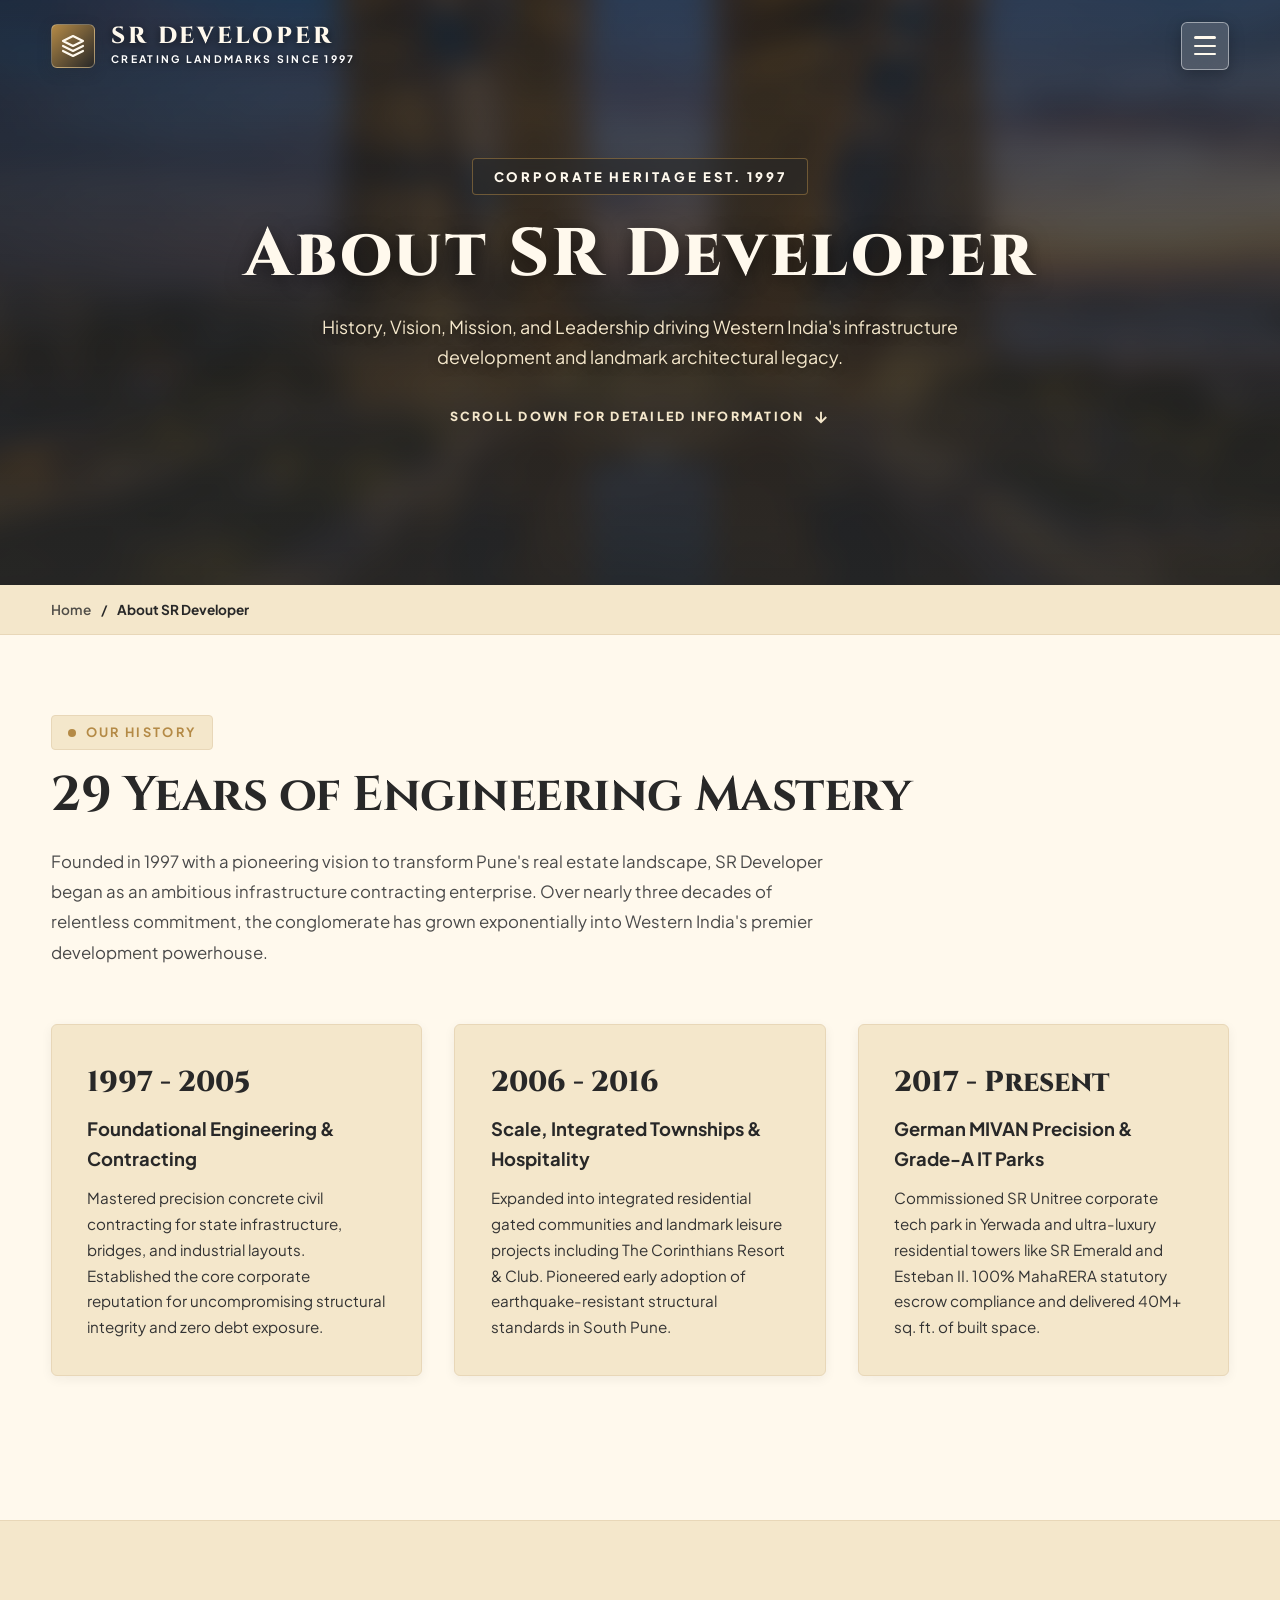
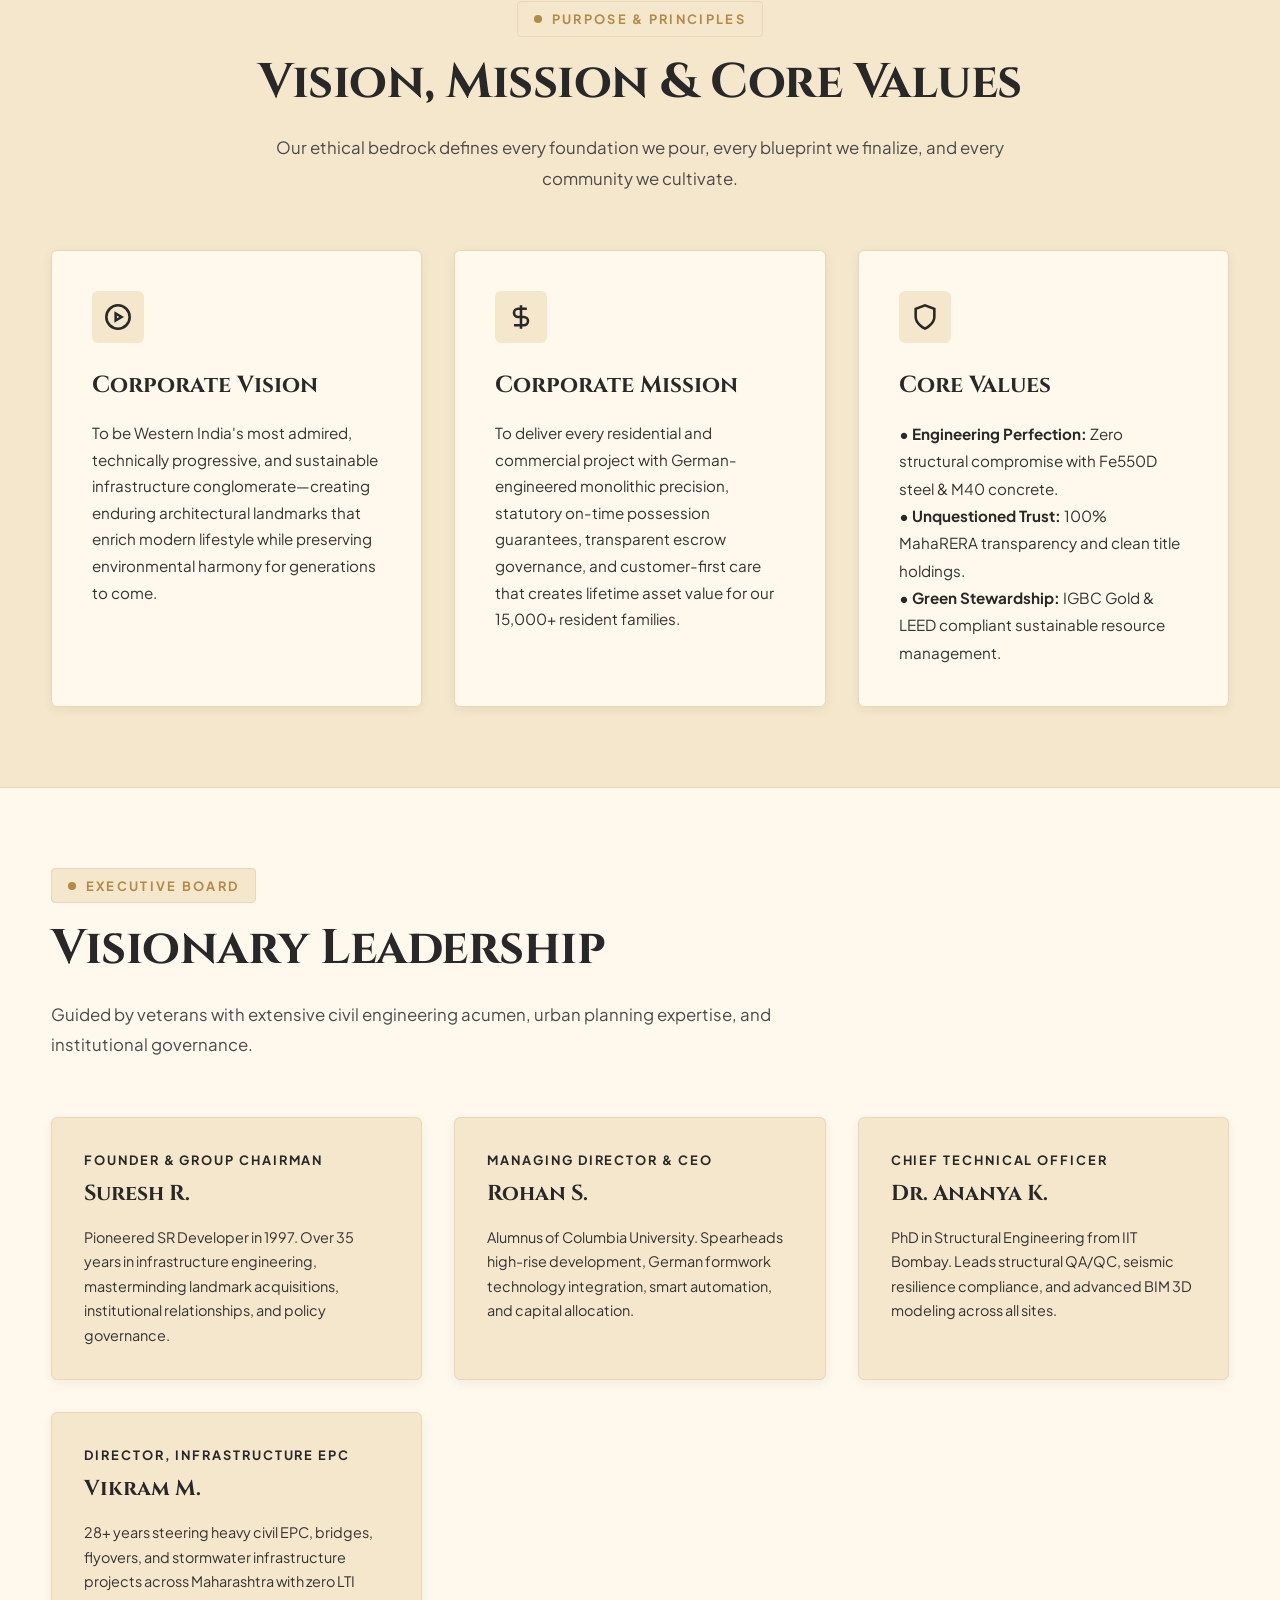
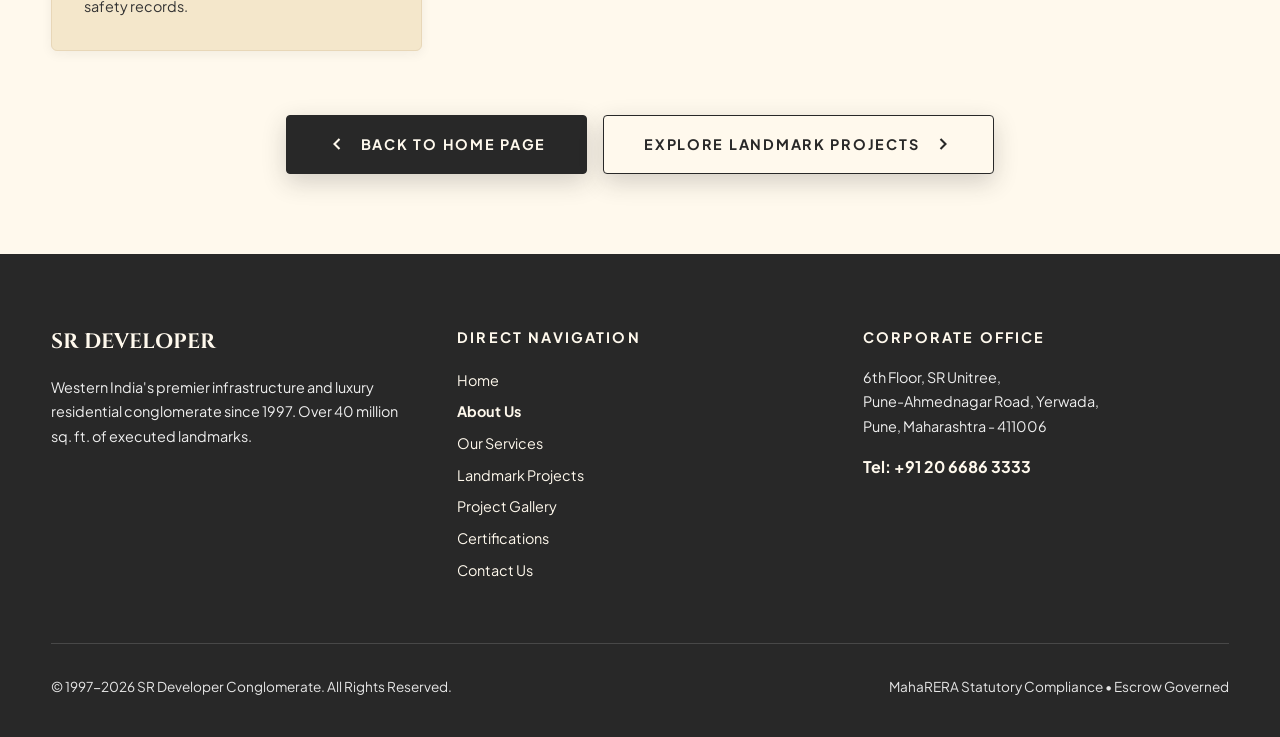
==== commit 4fc9d7b2: "fix: resolve character encoding for rupee symbols, dashes, and budget range dropdown" ====
--- a/about.html
+++ b/about.html
@@ -229,7 +229,7 @@
           </div>
           <h3 style="font-family: var(--font-serif); font-size: 1.45rem; font-weight: 700; color: var(--dark-blue); margin-bottom: 1rem;">Corporate Vision</h3>
           <p style="color: var(--text-body); font-size: 0.95rem; line-height: 1.75;">
-            To be Western India's most admired, technically progressive, and sustainable infrastructure conglomerateâ€”creating enduring architectural landmarks that enrich modern lifestyle while preserving environmental harmony for generations to come.
+            To be Western India's most admired, technically progressive, and sustainable infrastructure conglomerate&mdash;creating enduring architectural landmarks that enrich modern lifestyle while preserving environmental harmony for generations to come.
           </p>
         </div>
 
--- a/styles.css
+++ b/styles.css
@@ -2104,7 +2104,10 @@
   color: var(--primary-blue);
 }
 
-/* Responsive Media Queries */
+/* ==========================================================================
+   COMPREHENSIVE RESPONSIVE SYSTEM (DESKTOP, TABLET & MOBILE PERFECTION)
+   ========================================================================== */
+
 @media (max-width: 1200px) {
   .services-grid,
   .projects-grid,
@@ -2141,27 +2144,421 @@
   .projects-grid,
   .gallery-grid {
     grid-template-columns: 1fr;
-    max-width: 520px;
+    max-width: 540px;
   }
   .modal-specs-grid {
     grid-template-columns: 1fr 1fr;
   }
 }
 
+/* Tablet & Mobile Devices (<= 768px) */
 @media (max-width: 768px) {
+  .container {
+    padding-left: 1.25rem !important;
+    padding-right: 1.25rem !important;
+  }
+
+  /* Compact Section Paddings for smooth scrolling */
+  .section-about,
+  .section-services,
+  .section-projects,
+  .section-gallery,
+  .section-certifications,
+  .section-contact {
+    padding: 3.5rem 0;
+  }
+
+  .section-heading {
+    font-size: clamp(1.6rem, 5.5vw, 2.1rem);
+    margin-bottom: 0.75rem;
+  }
+
+  .section-subtext {
+    font-size: 0.92rem;
+    line-height: 1.65;
+    margin-bottom: 2rem;
+  }
+
+  .section-tag {
+    font-size: 0.72rem;
+    padding: 0.35rem 0.8rem;
+    letter-spacing: 0.12em;
+    margin-bottom: 0.75rem;
+  }
+
+  .teaser-action-row {
+    margin-top: 2.2rem;
+  }
+
+  /* Full-width thumb-friendly action buttons */
+  .btn-teaser-view,
+  .btn-primary-blue {
+    width: 100%;
+    max-width: 100%;
+    padding: 0.9rem 1.4rem;
+    font-size: 0.82rem;
+    justify-content: center;
+    text-align: center;
+  }
+
+  /* Mobile Sticky Header */
+  .main-header {
+    padding: 0.75rem 0;
+  }
+
+  .main-header.scrolled {
+    padding: 0.65rem 0;
+  }
+
+  .logo-symbol {
+    width: 38px;
+    height: 38px;
+    border-radius: 5px;
+  }
+
+  .logo-symbol svg {
+    width: 20px;
+    height: 20px;
+  }
+
+  .brand-logo {
+    gap: 0.65rem;
+  }
+
+  .logo-brand-name {
+    font-size: 1.15rem;
+    letter-spacing: 0.08em;
+  }
+
+  .logo-tagline {
+    font-size: 0.58rem;
+    letter-spacing: 0.14em;
+  }
+
+  .menu-toggle-btn {
+    width: 42px;
+    height: 42px;
+    gap: 5px;
+  }
+
+  .menu-toggle-btn span {
+    width: 20px;
+    height: 2px;
+  }
+
+  /* Mobile Hero Banner */
+  .hero-section {
+    height: 80vh;
+    min-height: 480px;
+    max-height: 620px;
+  }
+
   .hero-slide-caption {
-    left: 1.2rem;
-    right: 1.2rem;
+    left: 1.25rem;
+    right: 1.25rem;
     bottom: 2rem;
     padding: 0;
   }
+
+  .hero-caption-tag {
+    font-size: 0.72rem;
+    letter-spacing: 0.14em;
+  }
+
+  .hero-caption-title {
+    font-size: clamp(1.35rem, 5.5vw, 1.85rem);
+    line-height: 1.25;
+  }
+
+  /* Mobile Milestones Strip */
+  .milestones-strip {
+    padding: 1.35rem 0;
+  }
+
   .milestones-grid {
-    grid-template-columns: 1fr 1fr;
-  }
+    grid-template-columns: repeat(2, 1fr);
+    gap: 1.2rem 0.8rem;
+  }
+
+  .milestones-grid .milestone-item:last-child {
+    grid-column: span 2;
+    max-width: 280px;
+    margin: 0 auto;
+  }
+
+  .milestone-item {
+    padding: 0 0.4rem;
+  }
+
+  .milestone-item:not(:last-child)::after {
+    display: none !important;
+  }
+
+  .milestone-number {
+    font-size: 1.5rem;
+    margin-bottom: 0.15rem;
+  }
+
+  .milestone-label {
+    font-size: 0.68rem;
+    line-height: 1.3;
+  }
+
+  /* Mobile About Section */
+  .about-editorial-grid {
+    grid-template-columns: 1fr;
+    gap: 2rem;
+    margin-bottom: 2rem;
+  }
+
+  .about-image-card img {
+    height: 280px;
+  }
+
+  .about-badge-legacy {
+    top: 1rem;
+    left: 1rem;
+    font-size: 0.7rem;
+    padding: 0.35rem 0.75rem;
+  }
+
+  .about-floating-stat {
+    position: static;
+    max-width: 100%;
+    width: 100%;
+    margin-top: 1rem;
+    padding: 1.2rem;
+    border-radius: 6px;
+  }
+
+  .about-floating-stat .stat-num {
+    font-size: 1.8rem;
+  }
+
+  /* Mobile Cards */
+  .project-visual {
+    height: 220px;
+  }
+
+  .project-card-body {
+    padding: 1.4rem;
+  }
+
+  .project-title {
+    font-size: 1.35rem;
+    margin-bottom: 0.75rem;
+  }
+
+  .service-image {
+    height: 200px;
+  }
+
+  .service-content {
+    padding: 1.4rem;
+  }
+
+  .service-title {
+    font-size: 1.3rem;
+  }
+
+  .gallery-item {
+    height: 240px;
+  }
+
+  .gallery-caption h4 {
+    font-size: 1.15rem;
+  }
+
+  .gallery-caption p {
+    font-size: 0.78rem;
+  }
+
+  /* Mobile Certifications */
+  .certifications-grid {
+    grid-template-columns: 1fr;
+    gap: 1.4rem;
+  }
+
+  .cert-card {
+    padding: 2rem 1.4rem;
+  }
+
+  .cert-badge-icon {
+    width: 56px;
+    height: 56px;
+    margin-bottom: 1.2rem;
+  }
+
+  .cert-badge-icon svg {
+    width: 24px;
+    height: 24px;
+  }
+
+  .cert-title {
+    font-size: 1.25rem;
+  }
+
+  .cert-desc {
+    font-size: 0.88rem;
+    line-height: 1.6;
+  }
+
+  /* Mobile Forms & Footer */
   .form-grid-2 {
     grid-template-columns: 1fr;
   }
+
   .footer-top-grid {
     grid-template-columns: 1fr;
-  }
-}
+    gap: 2.2rem;
+    padding-bottom: 2.5rem;
+  }
+
+  .site-footer {
+    padding: 4rem 0 2rem;
+  }
+
+  .footer-bottom-row {
+    flex-direction: column;
+    text-align: center;
+    gap: 0.75rem;
+  }
+
+  /* Subpages & Modals */
+  .subpage-hero {
+    min-height: 320px;
+    height: 42vh;
+  }
+
+  .subpage-hero-title {
+    font-size: clamp(1.75rem, 6.5vw, 2.3rem);
+  }
+
+  .subpage-hero-desc {
+    font-size: 0.9rem;
+    line-height: 1.5;
+    margin-bottom: 1rem;
+  }
+
+  .subpage-scroll-cue {
+    display: none;
+  }
+
+  .projects-filter-bar {
+    justify-content: flex-start;
+    overflow-x: auto;
+    flex-wrap: nowrap;
+    padding-bottom: 0.5rem;
+    scrollbar-width: none;
+    -webkit-overflow-scrolling: touch;
+  }
+
+  .projects-filter-bar button {
+    flex-shrink: 0;
+    padding: 0.55rem 1rem !important;
+    font-size: 0.78rem !important;
+  }
+
+  /* Modal Mobile Optimization */
+  .modal-backdrop {
+    padding: 0.75rem;
+  }
+
+  .project-modal-container {
+    max-height: 94vh;
+    border-radius: 8px;
+  }
+
+  .modal-header-hero {
+    height: 190px;
+  }
+
+  .modal-header-overlay {
+    padding: 1.2rem;
+  }
+
+  .modal-header-overlay h3 {
+    font-size: 1.35rem;
+  }
+
+  .modal-close-btn {
+    top: 1rem;
+    right: 1rem;
+    width: 36px;
+    height: 36px;
+  }
+
+  .modal-body-content {
+    padding: 1.4rem 1.15rem;
+  }
+
+  .modal-specs-grid {
+    grid-template-columns: 1fr 1fr;
+    gap: 0.75rem;
+  }
+
+  .modal-spec-item {
+    padding: 0.85rem;
+  }
+
+  .modal-spec-item .value {
+    font-size: 1rem;
+  }
+}
+
+/* Compact Mobile Devices (<= 480px, e.g. iPhone SE, Galaxy, 360px) */
+@media (max-width: 480px) {
+  .container {
+    padding-left: 1rem !important;
+    padding-right: 1rem !important;
+  }
+
+  .logo-brand-name {
+    font-size: 1.05rem;
+  }
+
+  .logo-tagline {
+    display: none;
+  }
+
+  .about-floating-stat {
+    padding: 1rem;
+  }
+
+  .about-pillars-grid {
+    grid-template-columns: 1fr !important;
+    gap: 0.65rem !important;
+  }
+
+  .milestones-grid {
+    gap: 0.9rem 0.5rem;
+  }
+
+  .milestone-number {
+    font-size: 1.38rem;
+  }
+
+  .milestone-label {
+    font-size: 0.64rem;
+  }
+
+  .mega-menu-left {
+    padding: 5rem 1.25rem 2.5rem;
+  }
+
+  .mega-menu-item .menu-title {
+    font-size: 1.25rem;
+  }
+
+  .mega-menu-item .menu-subitems {
+    font-size: 0.76rem;
+  }
+
+  .cert-card {
+    padding: 1.6rem 1rem;
+  }
+
+  .project-card-body {
+    padding: 1.2rem;
+  }
+}
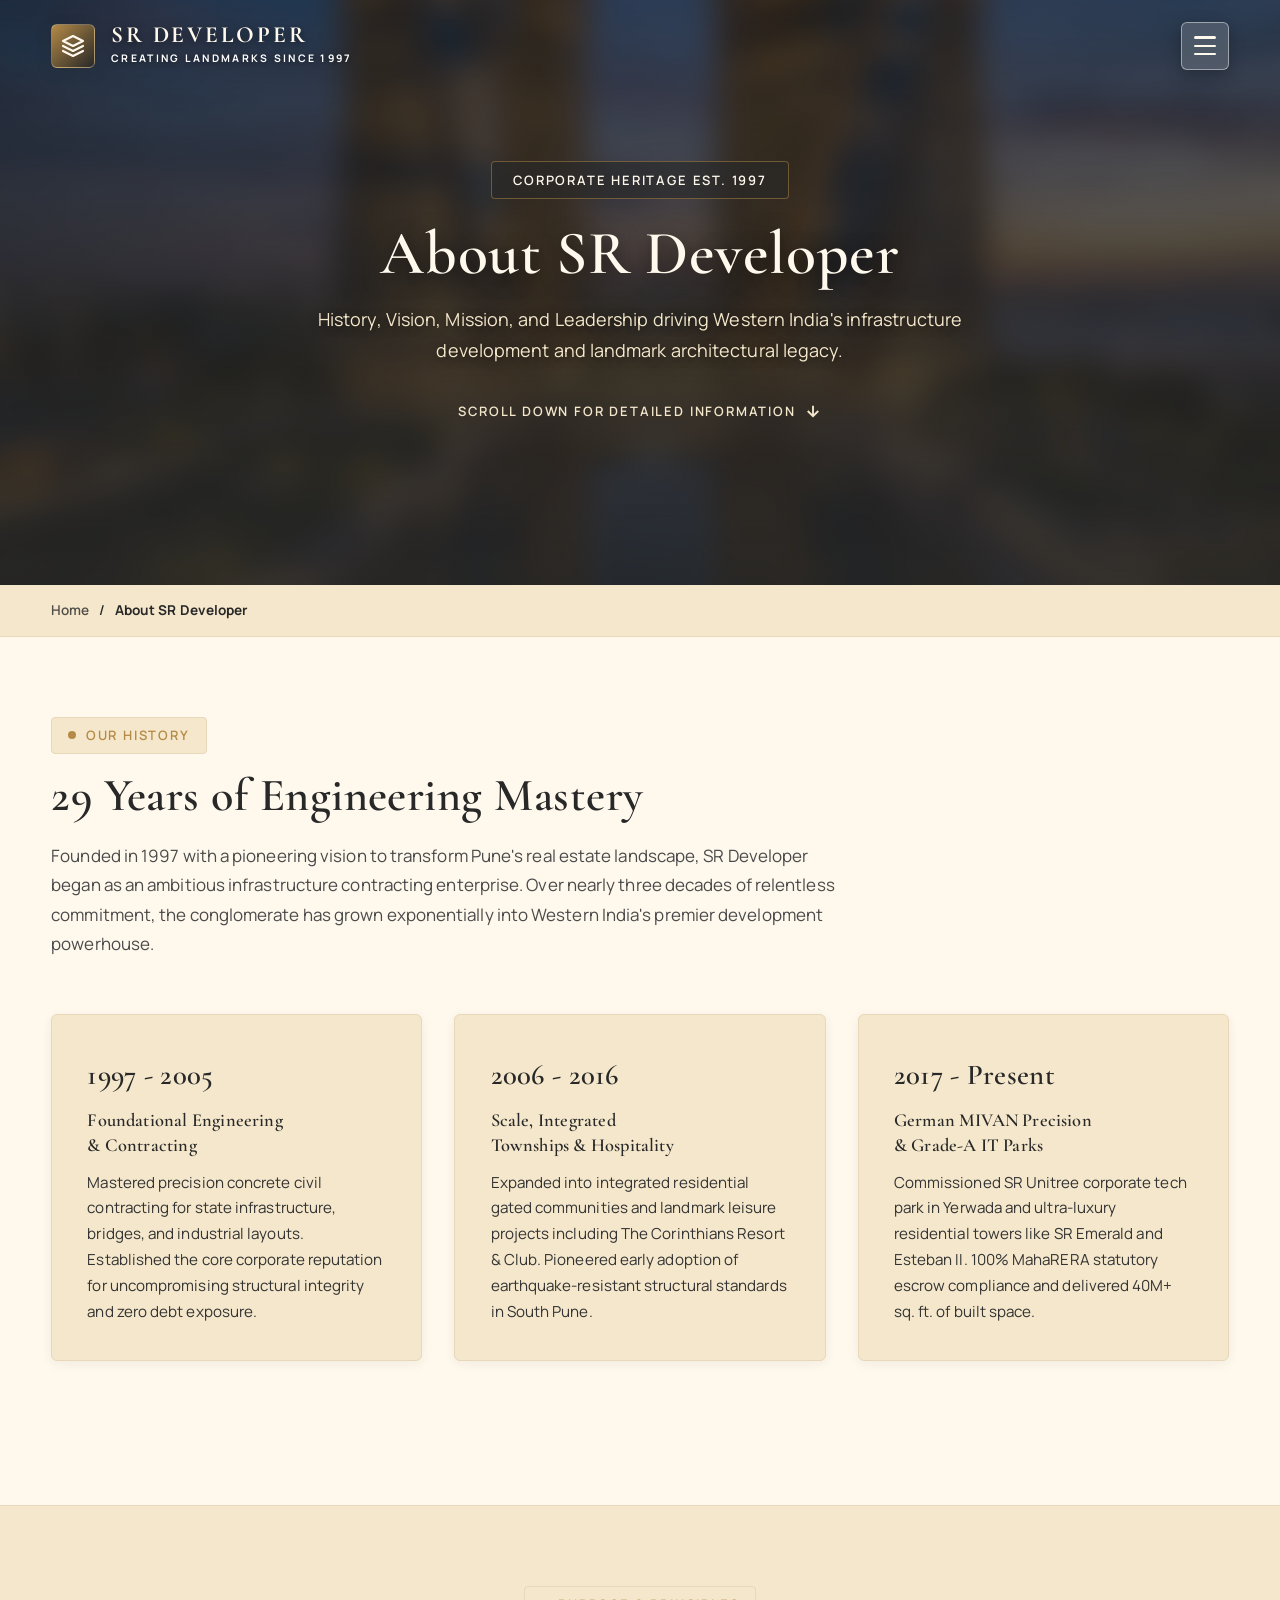
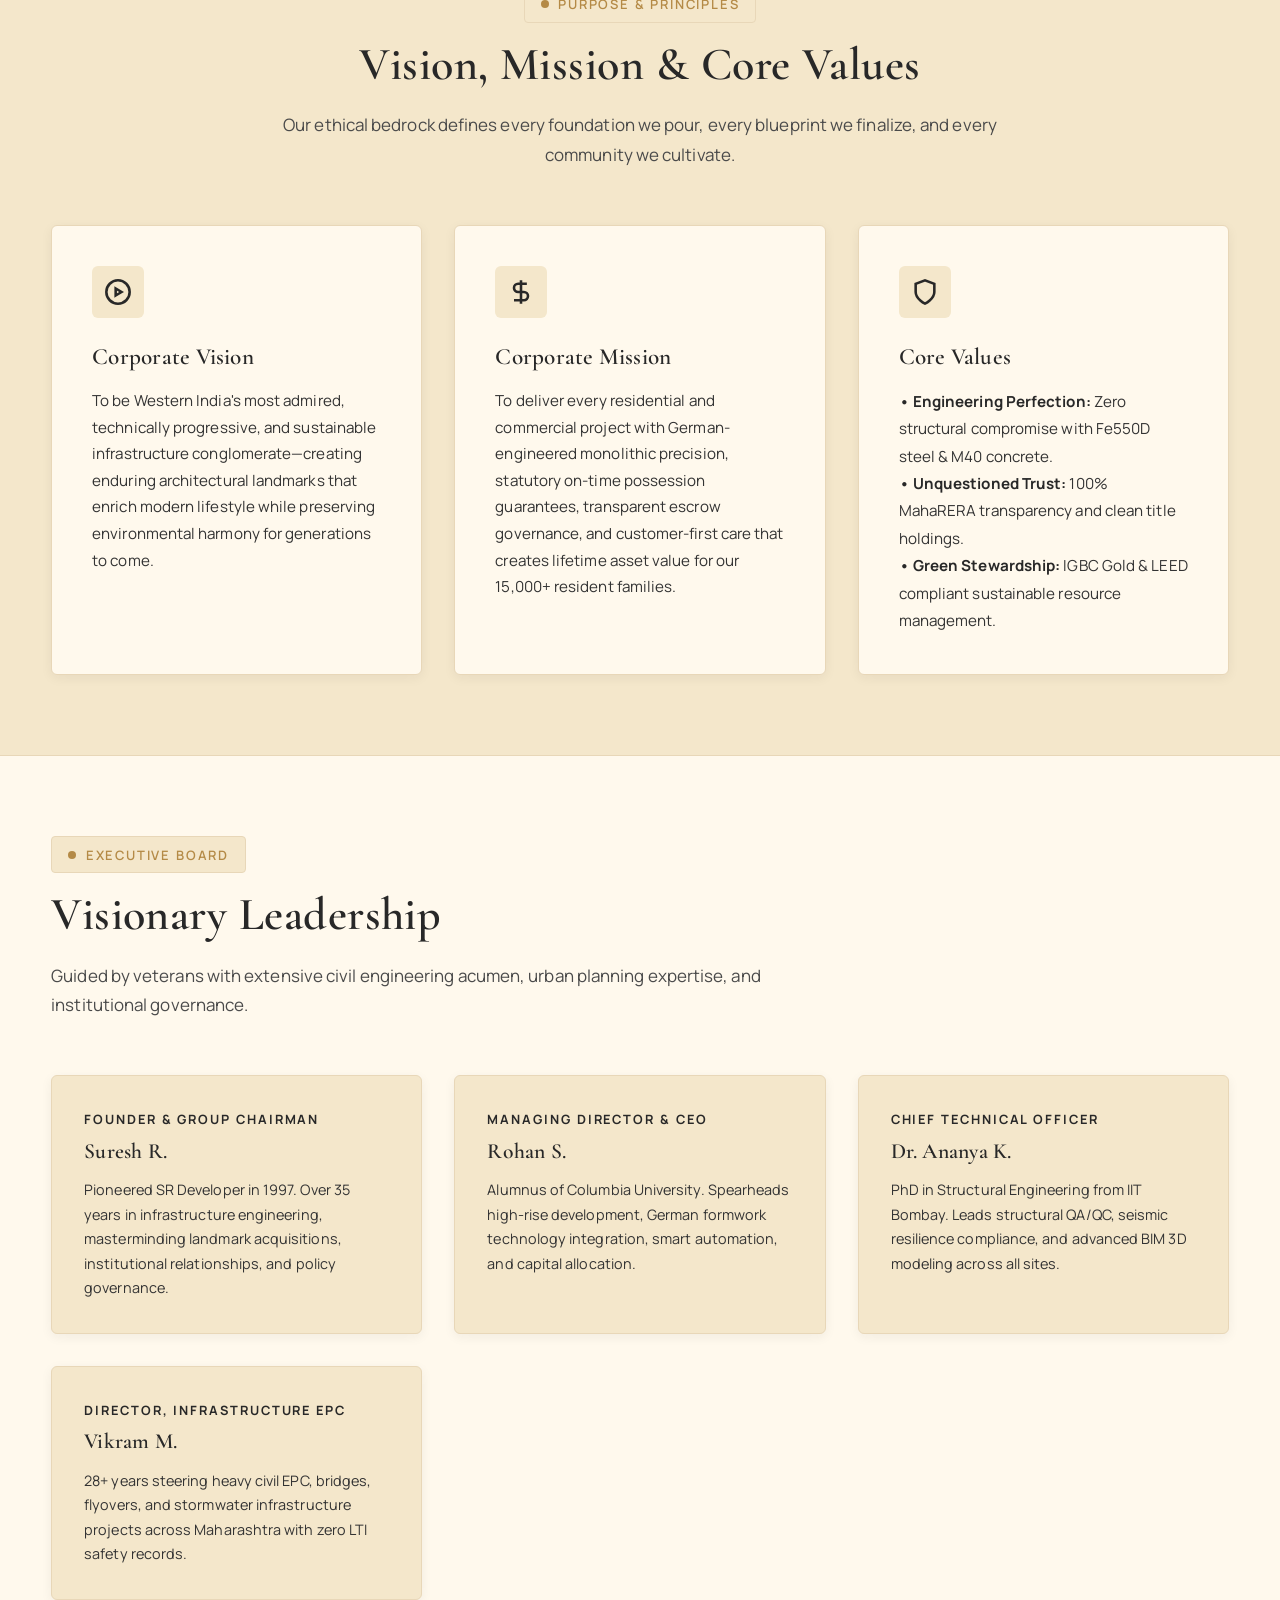
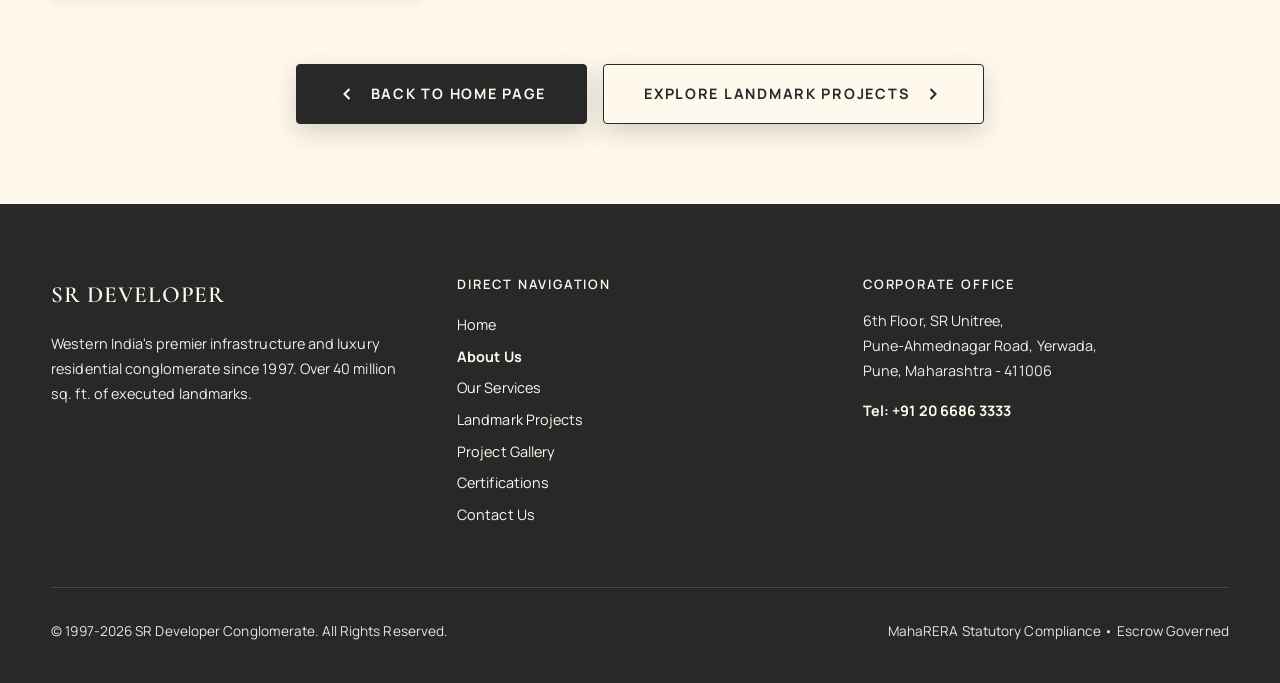
==== commit c874a34b: "Upgrade typography to Cormorant Garamond and Manrope luxury system" ====
--- a/about.html
+++ b/about.html
@@ -7,10 +7,10 @@
   <meta name="description" content="Discover the 29-year legacy of SR Developer. Learn about our founding history, corporate vision, nation-building mission, and executive leadership team.">
   <link rel="canonical" href="https://srdeveloper.com/about.html">
 
-  <!-- Google Fonts: Cinzel & Plus Jakarta Sans -->
+  <!-- Google Fonts: Cormorant Garamond & Manrope -->
   <link rel="preconnect" href="https://fonts.googleapis.com">
   <link rel="preconnect" href="https://fonts.gstatic.com" crossorigin>
-  <link href="https://fonts.googleapis.com/css2?family=Cinzel:wght@500;600;700;800&family=Plus+Jakarta+Sans:wght@300;400;500;600;700;800&display=swap" rel="stylesheet">
+  <link href="https://fonts.googleapis.com/css2?family=Cormorant+Garamond:ital,wght@0,500;0,600;0,700;1,500;1,600&family=Manrope:wght@400;500;600;700&display=swap" rel="stylesheet">
 
   <link rel="stylesheet" href="styles.css">
 </head>
@@ -186,24 +186,24 @@
 
       <div style="display: grid; grid-template-columns: repeat(auto-fit, minmax(320px, 1fr)); gap: 2rem; margin-bottom: 4rem;">
         <div style="background: var(--off-white); padding: 2.2rem; border-radius: 6px; border: 1.5px solid var(--border-subtle); box-shadow: var(--shadow-sm);">
-          <div style="font-family: var(--font-serif); font-size: 1.8rem; font-weight: 800; color: var(--dark-blue); margin-bottom: 0.5rem;">1997 - 2005</div>
-          <h3 style="font-size: 1.15rem; font-weight: 700; color: var(--dark-blue); margin-bottom: 0.75rem;">Foundational Engineering &amp; Contracting</h3>
+          <div style="font-family: var(--font-heading); font-size: 1.8rem; font-weight: 600; color: var(--dark-blue); margin-bottom: 0.5rem; letter-spacing: var(--ls-heading);">1997 - 2005</div>
+          <h3 style="font-size: 1.15rem; font-weight: 600; color: var(--dark-blue); margin-bottom: 0.75rem; line-height: 1.35;">Foundational Engineering &amp; Contracting</h3>
           <p style="color: var(--text-body); font-size: 0.95rem; line-height: 1.7;">
             Mastered precision concrete civil contracting for state infrastructure, bridges, and industrial layouts. Established the core corporate reputation for uncompromising structural integrity and zero debt exposure.
           </p>
         </div>
 
         <div style="background: var(--off-white); padding: 2.2rem; border-radius: 6px; border: 1.5px solid var(--border-subtle); box-shadow: var(--shadow-sm);">
-          <div style="font-family: var(--font-serif); font-size: 1.8rem; font-weight: 800; color: var(--dark-blue); margin-bottom: 0.5rem;">2006 - 2016</div>
-          <h3 style="font-size: 1.15rem; font-weight: 700; color: var(--dark-blue); margin-bottom: 0.75rem;">Scale, Integrated Townships &amp; Hospitality</h3>
+          <div style="font-family: var(--font-heading); font-size: 1.8rem; font-weight: 600; color: var(--dark-blue); margin-bottom: 0.5rem; letter-spacing: var(--ls-heading);">2006 - 2016</div>
+          <h3 style="font-size: 1.15rem; font-weight: 600; color: var(--dark-blue); margin-bottom: 0.75rem; line-height: 1.35;">Scale, Integrated Townships &amp; Hospitality</h3>
           <p style="color: var(--text-body); font-size: 0.95rem; line-height: 1.7;">
             Expanded into integrated residential gated communities and landmark leisure projects including The Corinthians Resort &amp; Club. Pioneered early adoption of earthquake-resistant structural standards in South Pune.
           </p>
         </div>
 
         <div style="background: var(--off-white); padding: 2.2rem; border-radius: 6px; border: 1.5px solid var(--border-subtle); box-shadow: var(--shadow-sm);">
-          <div style="font-family: var(--font-serif); font-size: 1.8rem; font-weight: 800; color: var(--dark-blue); margin-bottom: 0.5rem;">2017 - Present</div>
-          <h3 style="font-size: 1.15rem; font-weight: 700; color: var(--dark-blue); margin-bottom: 0.75rem;">German MIVAN Precision &amp; Grade-A IT Parks</h3>
+          <div style="font-family: var(--font-heading); font-size: 1.8rem; font-weight: 600; color: var(--dark-blue); margin-bottom: 0.5rem; letter-spacing: var(--ls-heading);">2017 - Present</div>
+          <h3 style="font-size: 1.15rem; font-weight: 600; color: var(--dark-blue); margin-bottom: 0.75rem; line-height: 1.35;">German MIVAN Precision &amp; Grade-A IT Parks</h3>
           <p style="color: var(--text-body); font-size: 0.95rem; line-height: 1.7;">
             Commissioned SR Unitree corporate tech park in Yerwada and ultra-luxury residential towers like SR Emerald and Esteban II. 100% MahaRERA statutory escrow compliance and delivered 40M+ sq. ft. of built space.
           </p>
@@ -227,7 +227,7 @@
           <div style="width: 52px; height: 52px; background: var(--light-sky-blue); border-radius: 6px; display: flex; align-items: center; justify-content: center; margin-bottom: 1.5rem; color: var(--dark-blue);">
             <svg width="28" height="28" viewBox="0 0 24 24" fill="none" stroke="currentColor" stroke-width="2.2"><circle cx="12" cy="12" r="10"/><path d="m10 15 5-3-5-3v6Z"/></svg>
           </div>
-          <h3 style="font-family: var(--font-serif); font-size: 1.45rem; font-weight: 700; color: var(--dark-blue); margin-bottom: 1rem;">Corporate Vision</h3>
+          <h3 style="font-family: var(--font-heading); font-size: 1.45rem; font-weight: 600; color: var(--dark-blue); margin-bottom: 1rem; line-height: 1.3;">Corporate Vision</h3>
           <p style="color: var(--text-body); font-size: 0.95rem; line-height: 1.75;">
             To be Western India's most admired, technically progressive, and sustainable infrastructure conglomerate&mdash;creating enduring architectural landmarks that enrich modern lifestyle while preserving environmental harmony for generations to come.
           </p>
@@ -238,7 +238,7 @@
           <div style="width: 52px; height: 52px; background: var(--light-sky-blue); border-radius: 6px; display: flex; align-items: center; justify-content: center; margin-bottom: 1.5rem; color: var(--dark-blue);">
             <svg width="28" height="28" viewBox="0 0 24 24" fill="none" stroke="currentColor" stroke-width="2.2"><path d="M12 2v20M17 5H9.5a3.5 3.5 0 0 0 0 7h5a3.5 3.5 0 0 1 0 7H6"/></svg>
           </div>
-          <h3 style="font-family: var(--font-serif); font-size: 1.45rem; font-weight: 700; color: var(--dark-blue); margin-bottom: 1rem;">Corporate Mission</h3>
+          <h3 style="font-family: var(--font-heading); font-size: 1.45rem; font-weight: 600; color: var(--dark-blue); margin-bottom: 1rem; line-height: 1.3;">Corporate Mission</h3>
           <p style="color: var(--text-body); font-size: 0.95rem; line-height: 1.75;">
             To deliver every residential and commercial project with German-engineered monolithic precision, statutory on-time possession guarantees, transparent escrow governance, and customer-first care that creates lifetime asset value for our 15,000+ resident families.
           </p>
@@ -249,7 +249,7 @@
           <div style="width: 52px; height: 52px; background: var(--light-sky-blue); border-radius: 6px; display: flex; align-items: center; justify-content: center; margin-bottom: 1.5rem; color: var(--dark-blue);">
             <svg width="28" height="28" viewBox="0 0 24 24" fill="none" stroke="currentColor" stroke-width="2.2"><path d="M12 22s8-4 8-10V5l-8-3-8 3v7c0 6 8 10 8 10z"/></svg>
           </div>
-          <h3 style="font-family: var(--font-serif); font-size: 1.45rem; font-weight: 700; color: var(--dark-blue); margin-bottom: 1rem;">Core Values</h3>
+          <h3 style="font-family: var(--font-heading); font-size: 1.45rem; font-weight: 600; color: var(--dark-blue); margin-bottom: 1rem; line-height: 1.3;">Core Values</h3>
           <ul style="list-style: none; padding: 0; color: var(--text-body); font-size: 0.95rem; line-height: 1.8;">
             <li><strong style="color: var(--dark-blue);">&bull; Engineering Perfection:</strong> Zero structural compromise with Fe550D steel &amp; M40 concrete.</li>
             <li><strong style="color: var(--dark-blue);">&bull; Unquestioned Trust:</strong> 100% MahaRERA transparency and clean title holdings.</li>
@@ -274,7 +274,7 @@
         <div style="background: var(--off-white); border-radius: 6px; border: 1.5px solid var(--border-subtle); overflow: hidden; box-shadow: var(--shadow-sm);">
           <div style="padding: 2rem;">
             <div style="font-size: 0.8rem; font-weight: 700; text-transform: uppercase; color: var(--dark-blue); letter-spacing: 0.15em; margin-bottom: 0.4rem;">Founder &amp; Group Chairman</div>
-            <h3 style="font-family: var(--font-serif); font-size: 1.35rem; font-weight: 700; color: var(--dark-blue); margin-bottom: 0.85rem;">Suresh R.</h3>
+            <h3 style="font-family: var(--font-heading); font-size: 1.35rem; font-weight: 600; color: var(--dark-blue); margin-bottom: 0.85rem; line-height: 1.3;">Suresh R.</h3>
             <p style="color: var(--text-body); font-size: 0.9rem; line-height: 1.7;">
               Pioneered SR Developer in 1997. Over 35 years in infrastructure engineering, masterminding landmark acquisitions, institutional relationships, and policy governance.
             </p>
@@ -285,7 +285,7 @@
         <div style="background: var(--off-white); border-radius: 6px; border: 1.5px solid var(--border-subtle); overflow: hidden; box-shadow: var(--shadow-sm);">
           <div style="padding: 2rem;">
             <div style="font-size: 0.8rem; font-weight: 700; text-transform: uppercase; color: var(--dark-blue); letter-spacing: 0.15em; margin-bottom: 0.4rem;">Managing Director &amp; CEO</div>
-            <h3 style="font-family: var(--font-serif); font-size: 1.35rem; font-weight: 700; color: var(--dark-blue); margin-bottom: 0.85rem;">Rohan S.</h3>
+            <h3 style="font-family: var(--font-heading); font-size: 1.35rem; font-weight: 600; color: var(--dark-blue); margin-bottom: 0.85rem; line-height: 1.3;">Rohan S.</h3>
             <p style="color: var(--text-body); font-size: 0.9rem; line-height: 1.7;">
               Alumnus of Columbia University. Spearheads high-rise development, German formwork technology integration, smart automation, and capital allocation.
             </p>
@@ -296,7 +296,7 @@
         <div style="background: var(--off-white); border-radius: 6px; border: 1.5px solid var(--border-subtle); overflow: hidden; box-shadow: var(--shadow-sm);">
           <div style="padding: 2rem;">
             <div style="font-size: 0.8rem; font-weight: 700; text-transform: uppercase; color: var(--dark-blue); letter-spacing: 0.15em; margin-bottom: 0.4rem;">Chief Technical Officer</div>
-            <h3 style="font-family: var(--font-serif); font-size: 1.35rem; font-weight: 700; color: var(--dark-blue); margin-bottom: 0.85rem;">Dr. Ananya K.</h3>
+            <h3 style="font-family: var(--font-heading); font-size: 1.35rem; font-weight: 600; color: var(--dark-blue); margin-bottom: 0.85rem; line-height: 1.3;">Dr. Ananya K.</h3>
             <p style="color: var(--text-body); font-size: 0.9rem; line-height: 1.7;">
               PhD in Structural Engineering from IIT Bombay. Leads structural QA/QC, seismic resilience compliance, and advanced BIM 3D modeling across all sites.
             </p>
@@ -307,7 +307,7 @@
         <div style="background: var(--off-white); border-radius: 6px; border: 1.5px solid var(--border-subtle); overflow: hidden; box-shadow: var(--shadow-sm);">
           <div style="padding: 2rem;">
             <div style="font-size: 0.8rem; font-weight: 700; text-transform: uppercase; color: var(--dark-blue); letter-spacing: 0.15em; margin-bottom: 0.4rem;">Director, Infrastructure EPC</div>
-            <h3 style="font-family: var(--font-serif); font-size: 1.35rem; font-weight: 700; color: var(--dark-blue); margin-bottom: 0.85rem;">Vikram M.</h3>
+            <h3 style="font-family: var(--font-heading); font-size: 1.35rem; font-weight: 600; color: var(--dark-blue); margin-bottom: 0.85rem; line-height: 1.3;">Vikram M.</h3>
             <p style="color: var(--text-body); font-size: 0.9rem; line-height: 1.7;">
               28+ years steering heavy civil EPC, bridges, flyovers, and stormwater infrastructure projects across Maharashtra with zero LTI safety records.
             </p>
@@ -334,7 +334,7 @@
     <div class="container">
       <div style="display: grid; grid-template-columns: repeat(auto-fit, minmax(240px, 1fr)); gap: 2.5rem; margin-bottom: 3.5rem;">
         <div>
-          <h4 style="font-family: var(--font-serif); font-size: 1.3rem; margin-bottom: 1rem; color: var(--pure-white);">SR DEVELOPER</h4>
+          <h4 style="font-family: var(--font-heading); font-size: 1.3rem; font-weight: 600; margin-bottom: 1rem; color: var(--pure-white);">SR DEVELOPER</h4>
           <p style="color: rgba(255, 255, 255, 0.92); font-size: 0.9rem; line-height: 1.7;">
             Western India's premier infrastructure and luxury residential conglomerate since 1997. Over 40 million sq. ft. of executed landmarks.
           </p>
--- a/styles.css
+++ b/styles.css
@@ -53,9 +53,44 @@
   --shadow-lg: 0 20px 50px rgba(40, 40, 40, 0.14);
   --shadow-blue: 0 8px 24px rgba(180, 138, 70, 0.28);
 
-  /* Typography */
-  --font-serif: 'Cinzel', Georgia, serif;
-  --font-sans: 'Plus Jakarta Sans', -apple-system, BlinkMacSystemFont, 'Segoe UI', Roboto, sans-serif;
+  /* ==========================================================================
+     SR DEVELOPER - LUXURY REAL ESTATE TYPOGRAPHY SYSTEM
+     Primary Heading: Cormorant Garamond (500-600) - Architectural Luxury & Royal Elegance
+     Secondary / UI: Manrope (400-700) - Clean, Modern, Highly Legible UI & Body
+     ========================================================================== */
+  --font-heading: 'Cormorant Garamond', Garamond, 'Cinzel', Georgia, 'Times New Roman', serif;
+  --font-body: 'Manrope', 'Plus Jakarta Sans', -apple-system, BlinkMacSystemFont, 'Segoe UI', Roboto, sans-serif;
+  --font-serif: var(--font-heading);
+  --font-sans: var(--font-body);
+
+  /* Fluid Responsive Typography Scale (CSS clamp)
+     Desktop: H1: 54-64px, H2: 42-50px, H3: 28-34px, Body: 16-18px, Nav: 14-15px, Btn: 13-15px, Card: 19-23px, Label: 12-13px
+     Tablet:  H1: 44-52px, H2: 36-42px, H3: 25-30px, Body: 16px
+     Mobile:  H1: 36-42px, H2: 30-36px, H3: 24-28px, Body: 15-16px, Btn: 13-14px
+  */
+  --font-size-h1: clamp(2.35rem, 1.85rem + 2.5vw, 4rem);       /* 37.6px (mobile) -> 48.8px (tablet) -> 64px (desktop) */
+  --font-size-h2: clamp(1.95rem, 1.6rem + 1.6vw, 3.125rem);   /* 31.2px (mobile) -> 37.9px (tablet) -> 50px (desktop) */
+  --font-size-h3: clamp(1.5rem, 1.35rem + 0.85vw, 2.125rem);   /* 24px (mobile) -> 28.1px (tablet) -> 34px (desktop) */
+  --font-size-h4: clamp(1.25rem, 1.15rem + 0.5vw, 1.55rem);    /* 20px (mobile) -> 24.8px (desktop) */
+  --font-size-card-title: clamp(1.1875rem, 1.1rem + 0.35vw, 1.4375rem); /* 19px (mobile) -> 23px (desktop) */
+  --font-size-body: clamp(0.95rem, 0.92rem + 0.22vw, 1.0625rem);       /* 15.2px (mobile) -> 16.4px (tablet) -> 17px (desktop) */
+  --font-size-nav: clamp(0.875rem, 0.85rem + 0.1vw, 0.9375rem);        /* 14px -> 15px */
+  --font-size-btn: clamp(0.8125rem, 0.78rem + 0.12vw, 0.9375rem);      /* 13px (mobile) -> 15px (desktop) */
+  --font-size-label: clamp(0.75rem, 0.73rem + 0.1vw, 0.8125rem);       /* 12px -> 13px */
+
+  /* Line Heights */
+  --lh-heading-large: 1.12;
+  --lh-heading-medium: 1.22;
+  --lh-heading-small: 1.3;
+  --lh-body: 1.72;
+  --lh-snug: 1.45;
+
+  /* Letter Spacing */
+  --ls-heading: 0.01em;
+  --ls-title: 0.015em;
+  --ls-label: 0.1em;
+  --ls-label-wide: 0.14em;
+  --ls-body: 0.005em;
 
   /* Transitions */
   --transition-fast: 0.2s cubic-bezier(0.16, 1, 0.3, 1);
@@ -75,6 +110,8 @@
   font-size: 16px;
   -webkit-font-smoothing: antialiased;
   -moz-osx-font-smoothing: grayscale;
+  text-rendering: optimizeLegibility;
+  font-feature-settings: 'cv02', 'cv03', 'cv04', 'cv11';
   width: 100%;
   max-width: 100vw;
   overflow-x: hidden;
@@ -83,10 +120,12 @@
 }
 
 body {
-  font-family: var(--font-sans);
+  font-family: var(--font-body);
+  font-size: var(--font-size-body);
   color: var(--text-dark);
   background-color: var(--bg-secondary);
-  line-height: 1.6;
+  line-height: var(--lh-body);
+  letter-spacing: var(--ls-body);
   width: 100%;
   max-width: 100vw;
   overflow-x: hidden;
@@ -141,7 +180,10 @@
 }
 
 button {
-  font-family: inherit;
+  font-family: var(--font-body);
+  font-size: var(--font-size-btn);
+  font-weight: 600;
+  letter-spacing: var(--ls-label);
   cursor: pointer;
   border: none;
   background: none;
@@ -149,13 +191,74 @@
 }
 
 input, select, textarea {
-  font-family: inherit;
-  font-size: 0.95rem;
+  font-family: var(--font-body);
+  font-size: var(--font-size-body);
   outline: none;
 }
 
+/* Global Heading Defaults (Cormorant Garamond 500-600 Royal Architecture) */
+h1, h2, h3, h4, h5, h6 {
+  font-family: var(--font-heading);
+  font-weight: 600;
+  color: var(--dark-blue);
+  line-height: var(--lh-heading-medium);
+  letter-spacing: var(--ls-heading);
+  text-wrap: balance;
+  margin: 0;
+}
+
+h1 {
+  font-size: var(--font-size-h1);
+  line-height: var(--lh-heading-large);
+  font-weight: 600;
+  letter-spacing: var(--ls-heading);
+}
+
+h2 {
+  font-size: var(--font-size-h2);
+  line-height: var(--lh-heading-large);
+  font-weight: 600;
+  letter-spacing: var(--ls-heading);
+}
+
+h3 {
+  font-size: var(--font-size-h3);
+  line-height: var(--lh-heading-medium);
+  font-weight: 600;
+  letter-spacing: var(--ls-heading);
+}
+
+h4 {
+  font-size: var(--font-size-h4);
+  line-height: var(--lh-heading-small);
+  font-weight: 600;
+}
+
+h5 {
+  font-size: var(--font-size-card-title);
+  line-height: var(--lh-heading-small);
+  font-weight: 600;
+}
+
+h6 {
+  font-size: 1.05rem;
+  line-height: var(--lh-snug);
+  font-weight: 600;
+}
+
+p {
+  font-family: var(--font-body);
+  font-size: var(--font-size-body);
+  line-height: var(--lh-body);
+  letter-spacing: var(--ls-body);
+}
+
 .font-serif {
-  font-family: var(--font-serif);
+  font-family: var(--font-heading);
+}
+
+.font-sans {
+  font-family: var(--font-body);
 }
 
 /* Layout Container */
@@ -171,10 +274,11 @@
   display: inline-flex;
   align-items: center;
   gap: 0.6rem;
-  font-size: 0.8rem;
-  font-weight: 700;
+  font-family: var(--font-body);
+  font-size: var(--font-size-label);
+  font-weight: 600;
   text-transform: uppercase;
-  letter-spacing: 0.18em;
+  letter-spacing: var(--ls-label-wide);
   color: var(--primary-blue);
   background: var(--light-sky-blue);
   padding: 0.4rem 1rem;
@@ -193,19 +297,21 @@
 }
 
 .section-heading {
-  font-family: var(--font-serif);
-  font-size: clamp(2.2rem, 3.8vw, 3.3rem);
-  font-weight: 700;
-  line-height: 1.25;
+  font-family: var(--font-heading);
+  font-size: var(--font-size-h2);
+  font-weight: 600;
+  line-height: var(--lh-heading-large);
   color: var(--dark-blue);
   margin-bottom: 1.25rem;
-  letter-spacing: -0.01em;
+  letter-spacing: var(--ls-heading);
 }
 
 .section-subtext {
-  font-size: 1.05rem;
+  font-family: var(--font-body);
+  font-size: var(--font-size-body);
   color: var(--light-gray-text);
-  line-height: 1.8;
+  line-height: var(--lh-body);
+  letter-spacing: var(--ls-body);
   max-width: 800px;
 }
 
@@ -218,9 +324,10 @@
   padding: 0.95rem 2.2rem;
   background: var(--primary-blue);
   color: var(--pure-white);
-  font-size: 0.86rem;
-  font-weight: 700;
-  letter-spacing: 0.12em;
+  font-family: var(--font-body);
+  font-size: var(--font-size-btn);
+  font-weight: 600;
+  letter-spacing: var(--ls-label);
   text-transform: uppercase;
   border-radius: 4px;
   border: 1px solid var(--primary-blue);
@@ -244,9 +351,10 @@
   padding: 0.95rem 2.2rem;
   background: var(--pure-white);
   color: var(--dark-blue);
-  font-size: 0.86rem;
-  font-weight: 700;
-  letter-spacing: 0.12em;
+  font-family: var(--font-body);
+  font-size: var(--font-size-btn);
+  font-weight: 600;
+  letter-spacing: var(--ls-label);
   text-transform: uppercase;
   border-radius: 4px;
   border: 1.5px solid var(--soft-sky-blue);
@@ -307,10 +415,11 @@
 
 .subpage-hero-tag {
   display: inline-block;
-  font-size: 0.82rem;
-  font-weight: 800;
+  font-family: var(--font-body);
+  font-size: var(--font-size-label);
+  font-weight: 600;
   text-transform: uppercase;
-  letter-spacing: 0.22em;
+  letter-spacing: var(--ls-label-wide);
   color: #FFF9ED;
   background: rgba(40, 40, 40, 0.6);
   border: 1px solid rgba(180, 138, 70, 0.5);
@@ -321,22 +430,24 @@
 }
 
 .subpage-hero-title {
-  font-family: var(--font-serif);
-  font-size: clamp(2.5rem, 5.5vw, 4.2rem);
-  font-weight: 800;
-  letter-spacing: 0.04em;
+  font-family: var(--font-heading);
+  font-size: var(--font-size-h1);
+  font-weight: 600;
+  letter-spacing: var(--ls-heading);
   color: #FFF9ED;
-  line-height: 1.2;
+  line-height: var(--lh-heading-large);
   text-shadow: 0 4px 20px rgba(0, 0, 0, 0.6);
   margin-bottom: 1rem;
 }
 
 .subpage-hero-desc {
-  font-size: 1.12rem;
+  font-family: var(--font-body);
+  font-size: clamp(1rem, 0.95rem + 0.25vw, 1.125rem);
   color: #F4E7CB;
   max-width: 720px;
   margin: 0 auto 1.8rem auto;
-  line-height: 1.7;
+  line-height: var(--lh-body);
+  letter-spacing: var(--ls-body);
   text-shadow: 0 2px 10px rgba(0, 0, 0, 0.5);
 }
 
@@ -344,9 +455,10 @@
   display: inline-flex;
   align-items: center;
   gap: 0.5rem;
-  font-size: 0.78rem;
-  font-weight: 800;
-  letter-spacing: 0.18em;
+  font-family: var(--font-body);
+  font-size: var(--font-size-label);
+  font-weight: 600;
+  letter-spacing: var(--ls-label-wide);
   text-transform: uppercase;
   color: #F4E7CB;
   animation: bounceCue 2s infinite ease-in-out;
@@ -469,23 +581,23 @@
 }
 
 .intro-huge-title {
-  font-family: var(--font-serif);
-  font-size: clamp(1.8rem, 3.4vw, 2.75rem);
-  font-weight: 700;
-  letter-spacing: 0.18em;
+  font-family: var(--font-heading);
+  font-size: var(--font-size-h1);
+  font-weight: 600;
+  letter-spacing: 0.12em;
   text-align: center;
-  line-height: 1.25;
+  line-height: var(--lh-heading-large);
   color: var(--dark-blue);
   text-shadow: 0 4px 18px rgba(10, 30, 45, 0.1);
 }
 
 .intro-subtitle-title {
-  font-family: var(--font-serif);
-  font-size: clamp(1rem, 1.8vw, 1.4rem);
-  font-weight: 600;
-  letter-spacing: 0.18em;
+  font-family: var(--font-heading);
+  font-size: clamp(1.1rem, 0.95rem + 0.7vw, 1.45rem);
+  font-weight: 500;
+  letter-spacing: 0.12em;
   text-align: center;
-  line-height: 1.35;
+  line-height: var(--lh-snug);
   color: var(--dark-blue);
   text-shadow: 0 4px 18px rgba(10, 30, 45, 0.1);
 }
@@ -569,9 +681,9 @@
 }
 
 .logo-brand-name {
-  font-family: var(--font-serif);
+  font-family: var(--font-heading);
   font-size: 1.45rem;
-  font-weight: 800;
+  font-weight: 700;
   letter-spacing: 0.12em;
   line-height: 1.1;
   color: var(--pure-white);
@@ -585,6 +697,7 @@
 }
 
 .logo-tagline {
+  font-family: var(--font-body);
   font-size: 0.65rem;
   text-transform: uppercase;
   letter-spacing: 0.22em;
@@ -723,11 +836,12 @@
 }
 
 .mega-menu-header-tag {
-  font-size: 0.78rem;
+  font-family: var(--font-body);
+  font-size: var(--font-size-label);
   text-transform: uppercase;
-  letter-spacing: 0.22em;
+  letter-spacing: var(--ls-label-wide);
   color: var(--primary-blue);
-  font-weight: 800;
+  font-weight: 600;
   margin-bottom: 2rem;
 }
 
@@ -756,26 +870,28 @@
 }
 
 .mega-menu-item .menu-num {
-  font-family: var(--font-sans);
+  font-family: var(--font-body);
   font-size: 0.88rem;
   color: var(--primary-blue);
-  font-weight: 800;
+  font-weight: 700;
+  letter-spacing: var(--ls-label);
 }
 
 .mega-menu-item .menu-title {
-  font-family: var(--font-serif);
-  font-size: clamp(1.6rem, 2.4vw, 2.2rem);
+  font-family: var(--font-heading);
+  font-size: clamp(1.6rem, 1.35rem + 1vw, 2.2rem);
   color: var(--dark-blue);
-  font-weight: 700;
-  letter-spacing: 0.02em;
+  font-weight: 600;
+  letter-spacing: var(--ls-heading);
   transition: all var(--transition-fast);
 }
 
 .mega-menu-item .menu-subitems {
-  font-size: 0.88rem;
+  font-family: var(--font-body);
+  font-size: var(--font-size-nav);
   color: var(--light-gray-text);
   margin-left: 2.6rem;
-  letter-spacing: 0.04em;
+  letter-spacing: 0.03em;
   font-weight: 500;
   transition: color var(--transition-fast);
 }
@@ -797,7 +913,8 @@
   display: flex;
   justify-content: space-between;
   align-items: center;
-  font-size: 0.92rem;
+  font-family: var(--font-body);
+  font-size: var(--font-size-nav);
   color: var(--light-gray-text);
 }
 
@@ -831,17 +948,19 @@
 }
 
 .mega-preview-caption h4 {
-  font-family: var(--font-serif);
-  font-size: 1.9rem;
+  font-family: var(--font-heading);
+  font-size: clamp(1.5rem, 1.35rem + 0.6vw, 1.9rem);
   margin-bottom: 0.6rem;
-  font-weight: 700;
+  font-weight: 600;
+  line-height: var(--lh-heading-medium);
 }
 
 .mega-preview-caption p {
-  font-size: 0.95rem;
+  font-family: var(--font-body);
+  font-size: var(--font-size-nav);
   color: #FFFFFF;
   opacity: 0.95;
-  line-height: 1.6;
+  line-height: var(--lh-body);
 }
 
 /* ==========================================================================
@@ -906,10 +1025,10 @@
 }
 
 .hero-caption-tag {
-  font-family: var(--font-sans);
-  font-size: clamp(0.95rem, 1.25vw, 1.15rem);
-  font-weight: 800;
-  letter-spacing: 0.18em;
+  font-family: var(--font-body);
+  font-size: clamp(0.85rem, 0.8rem + 0.25vw, 1.05rem);
+  font-weight: 600;
+  letter-spacing: var(--ls-label-wide);
   text-transform: uppercase;
   color: #FFFFFF;
   text-shadow: 0 2px 14px rgba(0, 0, 0, 0.95);
@@ -921,11 +1040,11 @@
 }
 
 .hero-caption-title {
-  font-family: var(--font-serif);
-  font-size: clamp(1.75rem, 3vw, 2.75rem);
-  font-weight: 700;
-  line-height: 1.2;
-  letter-spacing: 0.04em;
+  font-family: var(--font-heading);
+  font-size: clamp(1.85rem, 1.45rem + 2vw, 2.85rem);
+  font-weight: 600;
+  line-height: var(--lh-heading-large);
+  letter-spacing: var(--ls-heading);
   color: var(--pure-white);
   text-shadow: 0 4px 22px rgba(0, 0, 0, 0.95);
   margin: 0;
@@ -971,22 +1090,23 @@
 }
 
 .milestone-number {
-  font-family: var(--font-serif);
-  font-size: clamp(1.4rem, 2.2vw, 1.85rem);
-  font-weight: 700;
+  font-family: var(--font-heading);
+  font-size: clamp(1.6rem, 1.35rem + 1vw, 2.2rem);
+  font-weight: 600;
   color: var(--primary-blue);
   line-height: 1.1;
   margin-bottom: 0.2rem;
 }
 
 .milestone-label {
-  font-size: 0.72rem;
+  font-family: var(--font-body);
+  font-size: var(--font-size-label);
   text-transform: uppercase;
   letter-spacing: 0.08em;
   color: #F4E7CB;
   opacity: 0.9;
   font-weight: 600;
-  line-height: 1.35;
+  line-height: 1.4;
 }
 
 /* ==========================================================================
@@ -1032,9 +1152,10 @@
   background: var(--dark-blue);
   color: var(--pure-white);
   padding: 0.45rem 1.1rem;
-  font-size: 0.78rem;
-  font-weight: 800;
-  letter-spacing: 0.12em;
+  font-family: var(--font-body);
+  font-size: var(--font-size-label);
+  font-weight: 600;
+  letter-spacing: var(--ls-label);
   text-transform: uppercase;
   border-radius: 4px;
   box-shadow: var(--shadow-md);
@@ -1053,18 +1174,19 @@
 }
 
 .about-floating-stat .stat-num {
-  font-family: var(--font-serif);
-  font-size: 2.4rem;
-  font-weight: 800;
+  font-family: var(--font-heading);
+  font-size: clamp(2rem, 1.8rem + 1vw, 2.6rem);
+  font-weight: 600;
   color: var(--dark-blue);
-  line-height: 1;
+  line-height: 1.05;
   margin-bottom: 0.3rem;
 }
 
 .about-floating-stat .stat-desc {
-  font-size: 0.85rem;
+  font-family: var(--font-body);
+  font-size: 0.88rem;
   color: var(--light-gray-text);
-  line-height: 1.5;
+  line-height: 1.55;
 }
 
 /* 4 Pillars Grid */
@@ -1109,17 +1231,19 @@
 }
 
 .pillar-title {
-  font-family: var(--font-serif);
-  font-size: 1.35rem;
+  font-family: var(--font-heading);
+  font-size: var(--font-size-card-title);
   color: var(--dark-blue);
   margin-bottom: 0.8rem;
-  font-weight: 700;
+  font-weight: 600;
+  line-height: var(--lh-heading-small);
 }
 
 .pillar-text {
-  font-size: 0.92rem;
+  font-family: var(--font-body);
+  font-size: var(--font-size-body);
   color: var(--light-gray-text);
-  line-height: 1.7;
+  line-height: var(--lh-body);
 }
 
 /* ==========================================================================
@@ -1188,26 +1312,29 @@
 }
 
 .service-tag {
-  font-size: 0.74rem;
+  font-family: var(--font-body);
+  font-size: var(--font-size-label);
   text-transform: uppercase;
-  letter-spacing: 0.18em;
+  letter-spacing: var(--ls-label-wide);
   color: var(--primary-blue);
-  font-weight: 800;
+  font-weight: 600;
   margin-bottom: 0.6rem;
 }
 
 .service-title {
-  font-family: var(--font-serif);
-  font-size: 1.6rem;
+  font-family: var(--font-heading);
+  font-size: var(--font-size-card-title);
   color: var(--dark-blue);
-  font-weight: 700;
+  font-weight: 600;
+  line-height: var(--lh-heading-small);
   margin-bottom: 1rem;
 }
 
 .service-desc {
-  font-size: 0.94rem;
+  font-family: var(--font-body);
+  font-size: var(--font-size-body);
   color: var(--light-gray-text);
-  line-height: 1.7;
+  line-height: var(--lh-body);
   margin-bottom: 1.5rem;
   flex: 1;
 }
@@ -1224,9 +1351,10 @@
   display: flex;
   align-items: center;
   gap: 0.65rem;
-  font-size: 0.88rem;
+  font-family: var(--font-body);
+  font-size: 0.9rem;
   color: var(--dark-blue);
-  font-weight: 600;
+  font-weight: 500;
 }
 
 .service-features-list li svg {
@@ -1262,21 +1390,63 @@
   border: 1px solid var(--soft-sky-blue);
 }
 
-.filter-tab-btn {
+.filter-tab-btn,
+.gallery-tab-btn {
   padding: 0.65rem 1.4rem;
-  font-size: 0.82rem;
-  font-weight: 800;
+  font-family: var(--font-body);
+  font-size: var(--font-size-btn);
+  font-weight: 600;
   text-transform: uppercase;
-  letter-spacing: 0.08em;
+  letter-spacing: var(--ls-label);
   color: var(--dark-blue);
+  background: var(--off-white);
+  border: 1.5px solid var(--border-subtle);
   border-radius: 4px;
+  cursor: pointer;
   transition: all var(--transition-fast);
-}
-
-.filter-tab-btn.active, .filter-tab-btn:hover {
-  background: var(--primary-blue);
-  color: var(--pure-white);
-  box-shadow: var(--shadow-sm);
+  user-select: none;
+}
+
+.filter-tab-btn:hover,
+.gallery-tab-btn:hover {
+  border-color: var(--gold-primary);
+  background: #FFF9ED;
+  color: var(--dark-blue);
+}
+
+.filter-tab-btn.active,
+.gallery-tab-btn.active {
+  background: var(--dark-blue) !important;
+  color: #FFF9ED !important;
+  border-color: var(--dark-blue) !important;
+  box-shadow: 0 4px 14px rgba(40, 40, 40, 0.22);
+}
+
+.lightbox-close-btn {
+  position: absolute;
+  top: 2rem;
+  right: 2rem;
+  width: 48px;
+  height: 48px;
+  display: flex;
+  align-items: center;
+  justify-content: center;
+  border-radius: 50%;
+  background: rgba(40, 40, 40, 0.82);
+  border: 1.5px solid rgba(244, 231, 203, 0.55);
+  color: #FFF9ED;
+  cursor: pointer;
+  transition: all 0.25s ease;
+  box-shadow: 0 4px 18px rgba(0, 0, 0, 0.45);
+  padding: 0;
+  z-index: 100001;
+}
+
+.lightbox-close-btn:hover {
+  background: var(--dark-blue);
+  border-color: var(--gold-primary);
+  color: var(--gold-primary);
+  transform: rotate(90deg) scale(1.08);
 }
 
 .projects-grid {
@@ -1329,10 +1499,11 @@
   left: 1.2rem;
   background: var(--dark-blue);
   color: var(--pure-white);
-  font-size: 0.74rem;
-  font-weight: 800;
+  font-family: var(--font-body);
+  font-size: var(--font-size-label);
+  font-weight: 600;
   text-transform: uppercase;
-  letter-spacing: 0.1em;
+  letter-spacing: var(--ls-label);
   padding: 0.4rem 0.9rem;
   border-radius: 4px;
   box-shadow: var(--shadow-md);
@@ -1346,19 +1517,22 @@
 }
 
 .project-location {
+  font-family: var(--font-body);
   font-size: 0.82rem;
   color: var(--primary-blue);
   margin-bottom: 0.4rem;
   display: flex;
   align-items: center;
   gap: 0.4rem;
-  font-weight: 700;
+  font-weight: 600;
+  letter-spacing: 0.04em;
 }
 
 .project-title {
-  font-family: var(--font-serif);
-  font-size: 1.6rem;
-  font-weight: 700;
+  font-family: var(--font-heading);
+  font-size: var(--font-size-card-title);
+  font-weight: 600;
+  line-height: var(--lh-heading-small);
   color: var(--dark-blue);
   margin-bottom: 1.2rem;
 }
@@ -1374,16 +1548,18 @@
 }
 
 .spec-cell .spec-lbl {
-  font-size: 0.72rem;
+  font-family: var(--font-body);
+  font-size: var(--font-size-label);
   text-transform: uppercase;
   color: var(--light-gray-text);
   letter-spacing: 0.05em;
-  font-weight: 600;
+  font-weight: 500;
 }
 
 .spec-cell .spec-val {
-  font-size: 0.96rem;
-  font-weight: 800;
+  font-family: var(--font-body);
+  font-size: 0.95rem;
+  font-weight: 700;
   color: var(--dark-blue);
 }
 
@@ -1401,10 +1577,11 @@
   background: var(--pure-white);
   border: 1.5px solid var(--soft-sky-blue);
   color: var(--dark-blue);
-  font-size: 0.82rem;
-  font-weight: 700;
+  font-family: var(--font-body);
+  font-size: var(--font-size-btn);
+  font-weight: 600;
   text-transform: uppercase;
-  letter-spacing: 0.08em;
+  letter-spacing: var(--ls-label);
   border-radius: 4px;
   text-align: center;
   transition: all var(--transition-fast);
@@ -1420,10 +1597,11 @@
   padding: 0.75rem 1.2rem;
   background: var(--primary-blue);
   color: var(--pure-white);
-  font-size: 0.82rem;
-  font-weight: 700;
+  font-family: var(--font-body);
+  font-size: var(--font-size-btn);
+  font-weight: 600;
   text-transform: uppercase;
-  letter-spacing: 0.08em;
+  letter-spacing: var(--ls-label);
   border-radius: 4px;
   text-align: center;
   transition: all var(--transition-fast);
@@ -1505,10 +1683,11 @@
   background: rgba(40, 40, 40, 0.85);
   color: var(--primary-blue);
   border: 1px solid rgba(180, 138, 70, 0.45);
-  font-size: 0.72rem;
-  font-weight: 800;
+  font-family: var(--font-body);
+  font-size: var(--font-size-label);
+  font-weight: 600;
   text-transform: uppercase;
-  letter-spacing: 0.12em;
+  letter-spacing: var(--ls-label);
   padding: 0.4rem 0.85rem;
   border-radius: 4px;
   display: flex;
@@ -1527,17 +1706,19 @@
 }
 
 .gallery-caption h4 {
-  font-family: var(--font-serif);
-  font-size: 1.35rem;
+  font-family: var(--font-heading);
+  font-size: clamp(1.2rem, 1.1rem + 0.4vw, 1.45rem);
   margin-bottom: 0.3rem;
-  font-weight: 700;
+  font-weight: 600;
+  line-height: var(--lh-heading-small);
 }
 
 .gallery-caption p {
-  font-size: 0.85rem;
+  font-family: var(--font-body);
+  font-size: 0.88rem;
   color: #FFFFFF;
   opacity: 0.95;
-  font-weight: 600;
+  font-weight: 500;
 }
 
 /* ==========================================================================
@@ -1584,7 +1765,10 @@
   background: rgba(40, 40, 40, 0.75);
   color: var(--primary-blue);
   border: 1px solid rgba(180, 138, 70, 0.5);
-  font-weight: 800;
+  font-family: var(--font-body);
+  font-size: var(--font-size-label);
+  font-weight: 600;
+  letter-spacing: var(--ls-label-wide);
   backdrop-filter: blur(8px);
 }
 
@@ -1593,11 +1777,20 @@
 }
 
 .section-certifications .section-heading {
+  font-family: var(--font-heading);
+  font-size: var(--font-size-h2);
+  font-weight: 600;
+  line-height: var(--lh-heading-large);
+  letter-spacing: var(--ls-heading);
   color: #FFF9ED;
   text-shadow: 0 4px 20px rgba(0, 0, 0, 0.85);
 }
 
 .section-certifications .section-subtext {
+  font-family: var(--font-body);
+  font-size: var(--font-size-body);
+  line-height: var(--lh-body);
+  letter-spacing: var(--ls-body);
   color: #F4E7CB;
   text-shadow: 0 2px 10px rgba(0, 0, 0, 0.7);
 }
@@ -1649,18 +1842,20 @@
 }
 
 .cert-title {
-  font-family: var(--font-serif);
-  font-size: 1.35rem;
+  font-family: var(--font-heading);
+  font-size: var(--font-size-card-title);
   color: #FFF9ED;
-  font-weight: 700;
+  font-weight: 600;
+  line-height: var(--lh-heading-small);
   margin-bottom: 0.65rem;
 }
 
 .cert-desc {
-  font-size: 0.92rem;
+  font-family: var(--font-body);
+  font-size: var(--font-size-body);
   color: #F4E7CB;
   opacity: 0.92;
-  line-height: 1.7;
+  line-height: var(--lh-body);
 }
 
 /* ==========================================================================
@@ -1687,18 +1882,20 @@
 }
 
 .form-title {
-  font-family: var(--font-serif);
-  font-size: 1.95rem;
+  font-family: var(--font-heading);
+  font-size: var(--font-size-h3);
   color: var(--dark-blue);
-  font-weight: 700;
+  font-weight: 600;
+  line-height: var(--lh-heading-medium);
   margin-bottom: 0.5rem;
 }
 
 .form-subtitle {
-  font-size: 0.95rem;
+  font-family: var(--font-body);
+  font-size: var(--font-size-body);
   color: var(--light-gray-text);
   margin-bottom: 2rem;
-  line-height: 1.6;
+  line-height: var(--lh-body);
 }
 
 .form-grid-2 {
@@ -1715,11 +1912,12 @@
 }
 
 .form-control-group label {
-  font-size: 0.82rem;
-  font-weight: 800;
+  font-family: var(--font-body);
+  font-size: var(--font-size-label);
+  font-weight: 600;
   color: var(--dark-blue);
   text-transform: uppercase;
-  letter-spacing: 0.06em;
+  letter-spacing: var(--ls-label);
 }
 
 .form-input {
@@ -1729,6 +1927,8 @@
   border: 1.5px solid var(--light-sky-blue);
   border-radius: 4px;
   color: var(--dark-blue);
+  font-family: var(--font-body);
+  font-size: var(--font-size-body);
   transition: all var(--transition-fast);
 }
 
@@ -1752,6 +1952,7 @@
 }
 
 .form-checkbox-row label {
+  font-family: var(--font-body);
   font-size: 0.88rem;
   color: var(--light-gray-text);
 }
@@ -1761,10 +1962,11 @@
   padding: 1.15rem;
   background: var(--primary-blue);
   color: var(--pure-white);
-  font-size: 0.9rem;
-  font-weight: 800;
+  font-family: var(--font-body);
+  font-size: var(--font-size-btn);
+  font-weight: 600;
   text-transform: uppercase;
-  letter-spacing: 0.12em;
+  letter-spacing: var(--ls-label);
   border-radius: 4px;
   transition: all var(--transition-smooth);
   box-shadow: var(--shadow-blue);
@@ -1795,11 +1997,12 @@
 }
 
 .channel-title {
-  font-family: var(--font-serif);
-  font-size: 1.35rem;
+  font-family: var(--font-heading);
+  font-size: var(--font-size-card-title);
   color: var(--dark-blue);
   margin-bottom: 0.6rem;
-  font-weight: 700;
+  font-weight: 600;
+  line-height: var(--lh-heading-small);
   display: flex;
   align-items: center;
   gap: 0.75rem;
@@ -1814,11 +2017,12 @@
   padding: 1rem;
   background: #25d366;
   color: #ffffff;
-  font-size: 0.9rem;
-  font-weight: 800;
+  font-family: var(--font-body);
+  font-size: var(--font-size-btn);
+  font-weight: 600;
   border-radius: 4px;
   text-transform: uppercase;
-  letter-spacing: 0.08em;
+  letter-spacing: var(--ls-label);
   margin-top: 1.2rem;
   box-shadow: 0 4px 15px rgba(37, 211, 102, 0.3);
   transition: all var(--transition-fast);
@@ -1863,19 +2067,20 @@
 }
 
 .footer-brand-col p {
-  font-size: 0.92rem;
-  line-height: 1.8;
+  font-family: var(--font-body);
+  font-size: var(--font-size-body);
+  line-height: var(--lh-body);
   color: #cce7f5;
   margin: 1.4rem 0 1.8rem;
 }
 
 .footer-heading {
-  font-family: var(--font-serif);
-  font-size: 1.2rem;
+  font-family: var(--font-heading);
+  font-size: clamp(1.2rem, 1.1rem + 0.35vw, 1.35rem);
   color: var(--pure-white);
-  letter-spacing: 0.04em;
+  letter-spacing: var(--ls-heading);
   margin-bottom: 1.4rem;
-  font-weight: 700;
+  font-weight: 600;
   position: relative;
 }
 
@@ -1897,7 +2102,8 @@
 }
 
 .footer-links-list a {
-  font-size: 0.92rem;
+  font-family: var(--font-body);
+  font-size: var(--font-size-nav);
   color: #FFFFFF;
   opacity: 0.92;
   transition: all var(--transition-fast);
@@ -1936,8 +2142,9 @@
 }
 
 .footer-rera-note {
-  font-size: 0.8rem;
-  line-height: 1.7;
+  font-family: var(--font-body);
+  font-size: var(--font-size-label);
+  line-height: 1.6;
   color: rgba(255, 255, 255, 0.9);
   padding: 2.2rem 0;
   border-bottom: 1px solid rgba(217, 241, 255, 0.15);
@@ -1948,7 +2155,8 @@
   justify-content: space-between;
   align-items: center;
   padding-top: 2rem;
-  font-size: 0.88rem;
+  font-family: var(--font-body);
+  font-size: var(--font-size-label);
   color: rgba(255, 255, 255, 0.9);
   flex-wrap: wrap;
   gap: 1rem;
@@ -2043,6 +2251,15 @@
   color: #FFF9ED;
 }
 
+.modal-header-overlay h3 {
+  font-family: var(--font-heading);
+  font-size: var(--font-size-h3);
+  font-weight: 600;
+  line-height: var(--lh-heading-medium);
+  letter-spacing: var(--ls-heading);
+  color: #FFF9ED;
+}
+
 .modal-body-content {
   padding: 2.5rem;
 }
@@ -2062,15 +2279,18 @@
 }
 
 .modal-spec-item .label {
-  font-size: 0.72rem;
+  font-family: var(--font-body);
+  font-size: var(--font-size-label);
   text-transform: uppercase;
   color: var(--light-gray-text);
-  font-weight: 600;
+  font-weight: 500;
+  letter-spacing: 0.05em;
 }
 
 .modal-spec-item .value {
+  font-family: var(--font-body);
   font-size: 1.15rem;
-  font-weight: 800;
+  font-weight: 700;
   color: var(--dark-blue);
 }
 
@@ -2169,20 +2389,22 @@
   }
 
   .section-heading {
-    font-size: clamp(1.6rem, 5.5vw, 2.1rem);
+    font-size: clamp(1.875rem, 5.2vw, 2.35rem);
+    font-weight: 600;
+    line-height: 1.18;
     margin-bottom: 0.75rem;
   }
 
   .section-subtext {
-    font-size: 0.92rem;
+    font-size: 0.95rem;
     line-height: 1.65;
     margin-bottom: 2rem;
   }
 
   .section-tag {
-    font-size: 0.72rem;
+    font-size: 0.74rem;
     padding: 0.35rem 0.8rem;
-    letter-spacing: 0.12em;
+    letter-spacing: var(--ls-label-wide);
     margin-bottom: 0.75rem;
   }
 
@@ -2196,7 +2418,7 @@
     width: 100%;
     max-width: 100%;
     padding: 0.9rem 1.4rem;
-    font-size: 0.82rem;
+    font-size: 0.84rem;
     justify-content: center;
     text-align: center;
   }
@@ -2261,13 +2483,14 @@
   }
 
   .hero-caption-tag {
-    font-size: 0.72rem;
-    letter-spacing: 0.14em;
+    font-size: 0.75rem;
+    letter-spacing: var(--ls-label-wide);
   }
 
   .hero-caption-title {
-    font-size: clamp(1.35rem, 5.5vw, 1.85rem);
-    line-height: 1.25;
+    font-size: clamp(1.5rem, 5.5vw, 2.1rem);
+    font-weight: 600;
+    line-height: 1.2;
   }
 
   /* Mobile Milestones Strip */
@@ -2295,13 +2518,14 @@
   }
 
   .milestone-number {
-    font-size: 1.5rem;
+    font-size: 1.6rem;
+    font-weight: 600;
     margin-bottom: 0.15rem;
   }
 
   .milestone-label {
-    font-size: 0.68rem;
-    line-height: 1.3;
+    font-size: 0.7rem;
+    line-height: 1.35;
   }
 
   /* Mobile About Section */
@@ -2318,7 +2542,7 @@
   .about-badge-legacy {
     top: 1rem;
     left: 1rem;
-    font-size: 0.7rem;
+    font-size: 0.72rem;
     padding: 0.35rem 0.75rem;
   }
 
@@ -2332,7 +2556,8 @@
   }
 
   .about-floating-stat .stat-num {
-    font-size: 1.8rem;
+    font-size: 1.95rem;
+    font-weight: 600;
   }
 
   /* Mobile Cards */
@@ -2346,6 +2571,7 @@
 
   .project-title {
     font-size: 1.35rem;
+    font-weight: 600;
     margin-bottom: 0.75rem;
   }
 
@@ -2358,7 +2584,8 @@
   }
 
   .service-title {
-    font-size: 1.3rem;
+    font-size: 1.35rem;
+    font-weight: 600;
   }
 
   .gallery-item {
@@ -2366,11 +2593,12 @@
   }
 
   .gallery-caption h4 {
-    font-size: 1.15rem;
+    font-size: 1.2rem;
+    font-weight: 600;
   }
 
   .gallery-caption p {
-    font-size: 0.78rem;
+    font-size: 0.82rem;
   }
 
   /* Mobile Certifications */
@@ -2395,11 +2623,12 @@
   }
 
   .cert-title {
-    font-size: 1.25rem;
+    font-size: 1.3rem;
+    font-weight: 600;
   }
 
   .cert-desc {
-    font-size: 0.88rem;
+    font-size: 0.9rem;
     line-height: 1.6;
   }
 
@@ -2431,12 +2660,14 @@
   }
 
   .subpage-hero-title {
-    font-size: clamp(1.75rem, 6.5vw, 2.3rem);
+    font-size: clamp(2.1rem, 6.5vw, 2.75rem);
+    font-weight: 600;
+    line-height: 1.15;
   }
 
   .subpage-hero-desc {
-    font-size: 0.9rem;
-    line-height: 1.5;
+    font-size: 0.95rem;
+    line-height: 1.55;
     margin-bottom: 1rem;
   }
 
@@ -2456,7 +2687,7 @@
   .projects-filter-bar button {
     flex-shrink: 0;
     padding: 0.55rem 1rem !important;
-    font-size: 0.78rem !important;
+    font-size: 0.8rem !important;
   }
 
   /* Modal Mobile Optimization */
@@ -2478,7 +2709,8 @@
   }
 
   .modal-header-overlay h3 {
-    font-size: 1.35rem;
+    font-size: 1.45rem;
+    font-weight: 600;
   }
 
   .modal-close-btn {
@@ -2513,6 +2745,18 @@
     padding-right: 1rem !important;
   }
 
+  .section-heading {
+    font-size: clamp(1.8rem, 6vw, 2.1rem);
+    font-weight: 600;
+    line-height: 1.18;
+  }
+
+  .subpage-hero-title {
+    font-size: clamp(2rem, 6.8vw, 2.35rem);
+    font-weight: 600;
+    line-height: 1.15;
+  }
+
   .logo-brand-name {
     font-size: 1.05rem;
   }
@@ -2535,11 +2779,12 @@
   }
 
   .milestone-number {
-    font-size: 1.38rem;
+    font-size: 1.45rem;
+    font-weight: 600;
   }
 
   .milestone-label {
-    font-size: 0.64rem;
+    font-size: 0.66rem;
   }
 
   .mega-menu-left {
@@ -2547,11 +2792,12 @@
   }
 
   .mega-menu-item .menu-title {
-    font-size: 1.25rem;
+    font-size: 1.35rem;
+    font-weight: 600;
   }
 
   .mega-menu-item .menu-subitems {
-    font-size: 0.76rem;
+    font-size: 0.8rem;
   }
 
   .cert-card {
@@ -2562,3 +2808,43 @@
     padding: 1.2rem;
   }
 }
+
+/* ==========================================================================
+   GLOBAL FOOTER LUXURY TYPOGRAPHY
+   ========================================================================== */
+footer,
+.site-footer {
+  font-family: var(--font-body);
+}
+
+footer h4,
+.site-footer h4 {
+  font-family: var(--font-heading) !important;
+  font-size: clamp(1.2rem, 1.1rem + 0.5vw, 1.45rem) !important;
+  font-weight: 600 !important;
+  letter-spacing: 0.04em !important;
+  line-height: var(--lh-tight) !important;
+}
+
+footer h5,
+.site-footer h5 {
+  font-family: var(--font-body) !important;
+  font-size: var(--font-size-label) !important;
+  font-weight: 600 !important;
+  letter-spacing: 0.14em !important;
+  text-transform: uppercase !important;
+}
+
+footer p,
+.site-footer p {
+  font-family: var(--font-body) !important;
+  font-size: 0.9rem !important;
+  line-height: var(--lh-body) !important;
+}
+
+footer a,
+.site-footer a {
+  font-family: var(--font-body) !important;
+  font-size: 0.9rem !important;
+  transition: color var(--transition-fast) ease;
+}
